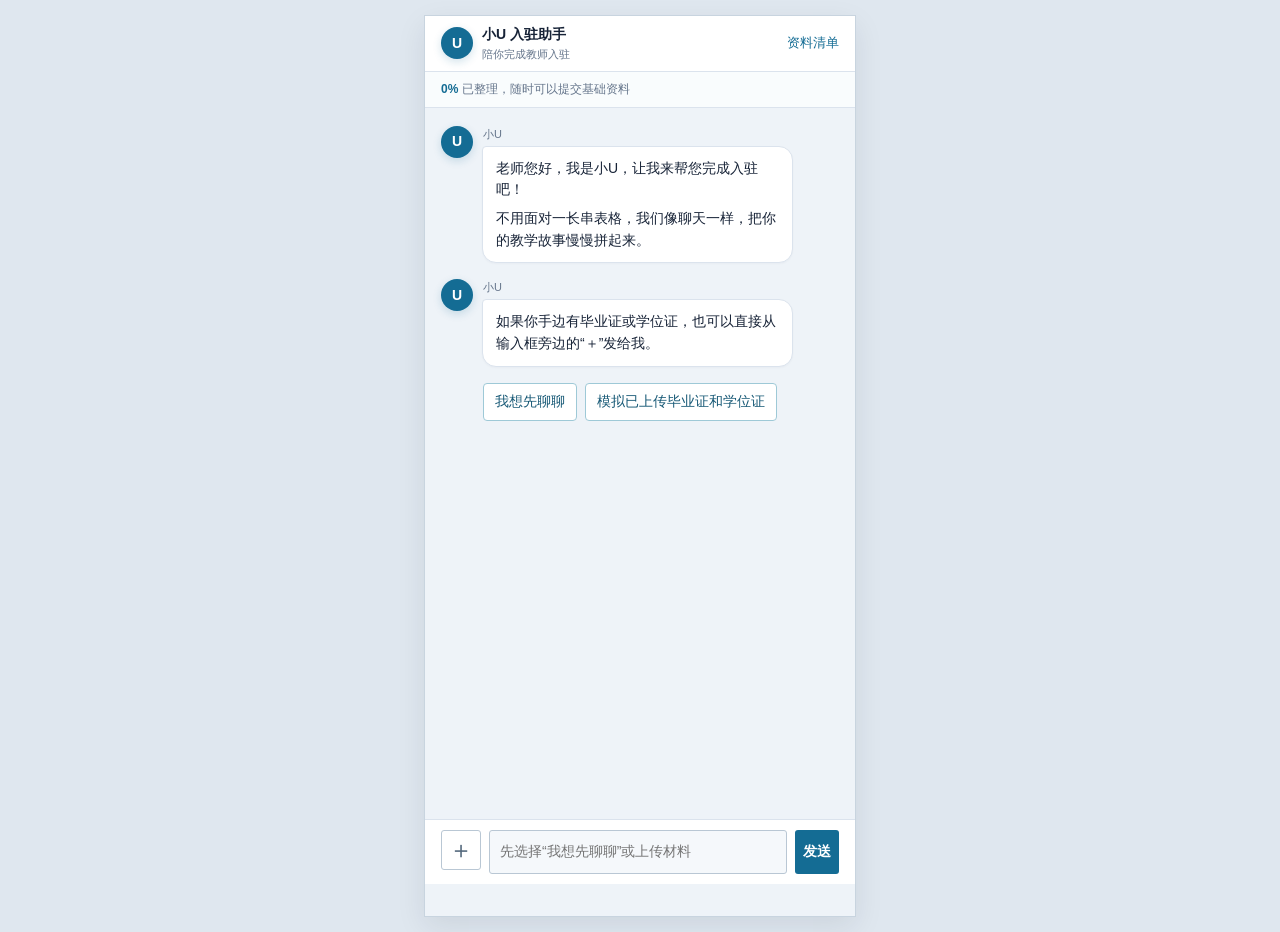
==== 教师入驻_AI问答引导预览.html @ 7d4483ec "feat: 发布教师入驻AI问答引导 v1.0" ====
<!doctype html>
<html lang="zh-CN">
<head>
  <meta charset="UTF-8">
  <meta name="viewport" content="width=device-width, initial-scale=1.0, viewport-fit=cover">
  <title>小U - 教师入驻引导</title>
  <style>
    :root { --ink:#172337; --muted:#65758b; --line:#dbe3ed; --paper:#fff; --page:#eef3f8; --soft:#f5f8fb; --accent:#146c94; --accent-soft:#e7f5f8; --warn:#a76212; }
    * { box-sizing:border-box; }
    body { margin:0; background:#dfe7ef; color:var(--ink); font:14px/1.55 -apple-system,BlinkMacSystemFont,"PingFang SC","Microsoft YaHei",sans-serif; }
    button,input,textarea { font:inherit; } button { cursor:pointer; }
    .phone { width:min(100%,430px); min-height:100vh; margin:0 auto; background:var(--page); position:relative; overflow:hidden; }
    .topbar { height:56px; padding:0 16px; background:var(--paper); display:flex; align-items:center; justify-content:space-between; border-bottom:1px solid var(--line); position:sticky; top:0; z-index:5; }
    .brand { display:flex; gap:9px; align-items:center; font-weight:700; }.brand small { display:block; color:var(--muted); font-size:11px; font-weight:400; }
    .u-avatar { width:32px; height:32px; border-radius:50%; display:grid; place-items:center; background:var(--accent); color:white; font-weight:800; box-shadow:0 3px 8px #146c9430; }
    .summary-trigger { border:0; background:none; color:var(--accent); font-size:13px; padding:8px 0; }
    .status { padding:8px 16px; background:#f9fcfd; color:var(--muted); border-bottom:1px solid var(--line); font-size:12px; }.status b { color:var(--accent); }
    .chat { padding:18px 16px 116px; min-height:calc(100vh - 92px); }
    .message { display:flex; gap:9px; margin:0 0 16px; align-items:flex-start; }.message.user { justify-content:flex-end; }.message.user .u-avatar { display:none; }
    .bubble { max-width:calc(100% - 46px); padding:11px 13px; background:var(--paper); border:1px solid var(--line); border-radius:4px 14px 14px 14px; box-shadow:0 1px 2px #17233708; }.user .bubble { background:var(--accent); border-color:var(--accent); color:#fff; border-radius:14px 4px 14px 14px; }
    .bubble p { margin:0 0 7px; }.bubble p:last-child { margin-bottom:0; }.hint { font-size:12px; color:var(--muted); }
    .assistant-name { font-size:11px; color:var(--muted); margin:0 0 3px 1px; }.message.user .assistant-name { display:none; }
    .choices { display:flex; flex-wrap:wrap; gap:8px; margin:0 0 17px 42px; }.choice { min-height:36px; border:1px solid #9ec9d7; background:#fff; color:#175976; padding:7px 11px; border-radius:4px; text-align:left; }.choice.selected { background:var(--accent); border-color:var(--accent); color:#fff; }.choice.primary { background:var(--accent); color:#fff; border-color:var(--accent); }
    .upload-card { margin:0 0 17px 42px; padding:12px; background:#fff; border:1px dashed #8cabb9; border-radius:4px; }.upload-card input { display:none; }.upload-label { display:flex; align-items:center; justify-content:space-between; color:#175976; font-weight:600; }.upload-label span:last-child { font-size:12px; font-weight:400; color:var(--muted); }.file-note { margin-top:7px; color:var(--muted); font-size:12px; }
    .inline-upload { display:flex; align-items:center; justify-content:space-between; gap:12px; margin-top:10px; padding:8px 9px; border:1px dashed #8cabb9; border-radius:3px; color:#175976; font-weight:600; font-size:13px; }.inline-upload input { display:none; }.inline-upload i { font-style:normal; color:var(--muted); font-size:12px; font-weight:400; }
    .quick-form { margin:0 0 17px 42px; padding:12px; background:white; border:1px solid var(--line); border-radius:4px; }.quick-form label { display:block; font-size:12px; font-weight:600; margin:0 0 6px; }.quick-form input,.quick-form textarea,.quick-form select { width:100%; padding:10px; border:1px solid #b9c7d4; border-radius:3px; outline:none; background:#fff; }.quick-form select { margin-bottom:10px; color:var(--ink); }.quick-form textarea { min-height:78px; resize:vertical; }.quick-form input:focus,.quick-form textarea:focus,.quick-form select:focus { border-color:var(--accent); }.quick-form .form-action { margin-top:8px; border:0; border-radius:3px; background:var(--accent); color:#fff; padding:8px 14px; }
    .classroom-card { margin:0 0 17px 42px; padding:12px; background:#fff; border:1px solid var(--line); border-radius:4px; }.classroom-card h3 { margin:0 0 10px; font-size:13px; }.classroom-card h3:not(:first-child) { margin-top:14px; }.classroom-card .choices { margin:0; }.classroom-card .choice { font-size:12px; min-height:32px; }.classroom-card .confirm { margin-top:14px; width:100%; min-height:38px; border:0; border-radius:3px; background:var(--accent); color:#fff; font-weight:600; }.classroom-card .confirm:disabled { background:#aab8c3; cursor:not-allowed; }
    .option-grid { margin:0 0 17px 42px; display:grid; grid-template-columns:repeat(2,minmax(0,1fr)); gap:8px; }.option-grid .choice { width:100%; }.option-grid.three { grid-template-columns:repeat(3,minmax(0,1fr)); }
    .doc-tags { margin:0 0 17px 42px; display:flex; gap:7px; flex-wrap:wrap; }.doc-tag { padding:5px 8px; border:1px solid #9ec9d7; background:#fff; color:#175976; border-radius:3px; font-size:12px; }
    .typing { display:none; margin:0 0 15px 42px; color:var(--muted); font-size:12px; }.typing.show { display:block; }
    .composer { position:fixed; bottom:0; left:50%; transform:translateX(-50%); width:min(100%,430px); padding:10px 16px calc(10px + env(safe-area-inset-bottom)); background:#fff; border-top:1px solid var(--line); display:flex; gap:8px; z-index:6; }.composer input { flex:1; min-width:0; border:1px solid #b9c7d4; border-radius:3px; padding:10px; outline:none; }.composer input:disabled { background:#f5f8fb; color:#8a9aac; }.composer button { flex:0 0 44px; border:0; border-radius:3px; background:var(--accent); color:#fff; font-weight:700; }.composer.hidden { display:none; }.attach { flex:0 0 40px; height:40px; border:1px solid #b9c7d4; border-radius:3px; display:grid; place-items:center; color:#52677b; font-size:24px; line-height:1; cursor:pointer; }.attach input { display:none; }
    .summary { position:fixed; z-index:10; inset:0; display:none; background:#17233755; }.summary.show { display:block; }.sheet { position:absolute; bottom:0; left:0; right:0; max-height:78vh; overflow:auto; background:#fff; border-radius:12px 12px 0 0; padding:18px 16px calc(18px + env(safe-area-inset-bottom)); }.sheet-head { display:flex; justify-content:space-between; align-items:center; margin-bottom:12px; }.sheet-head h2 { font-size:17px; margin:0; }.close { border:0; background:none; color:var(--muted); font-size:22px; }.summary-item { padding:11px 0; border-bottom:1px solid var(--line); display:flex; justify-content:space-between; gap:15px; }.summary-item span { color:var(--muted); }.summary-item b { text-align:right; font-weight:600; }.empty { color:var(--muted); font-size:13px; padding:20px 0; }
    .done { margin:24px 0 0; padding:18px; background:#fff; border:1px solid #9ec9d7; border-radius:5px; }.done h2 { margin:0 0 7px; font-size:18px; }.done p { margin:0; color:var(--muted); }.done button { margin-top:12px; border:0; background:var(--accent); color:white; border-radius:3px; padding:9px 12px; }
    @media (min-width:431px) { .phone { min-height:calc(100vh - 32px); margin:16px auto; box-shadow:0 0 0 1px #c8d4df,0 10px 28px #17233718; }.composer { bottom:16px; } }
  </style>
</head>
<body>
  <main class="phone">
    <header class="topbar"><div class="brand"><span class="u-avatar">U</span><div>小U 入驻助手<small>陪你完成教师入驻</small></div></div><button class="summary-trigger" id="openSummary">资料清单</button></header>
    <div class="status"><b id="progress">0%</b> 已整理，随时可以提交基础资料</div>
    <section class="chat" id="chat"></section>
    <form class="composer" id="composer"><label class="attach" title="上传毕业证或学位证"><input type="file" id="docs" multiple accept="image/*,.pdf,application/pdf"><span>＋</span></label><input id="reply" autocomplete="off" placeholder="先选择“我想先聊聊”或上传材料" disabled><button aria-label="发送" type="submit">发送</button></form>
  </main>
  <section class="summary" id="summary"><div class="sheet"><div class="sheet-head"><h2>小U 已整理的资料</h2><button class="close" id="closeSummary" aria-label="关闭">×</button></div><div id="summaryList"></div></div></section>
  <script>
    const state={name:'',phone:'',gender:'',age:'',teachingExp:'',teacherType:'',school:'',education:'',grades:[],subjects:[],methods:[],idCard:'',portrait:'',idFront:'',idBack:'',credentials:[],intro:'',focus:[],result:'',docs:[]};
    const chat=document.querySelector('#chat'), composer=document.querySelector('#composer'), reply=document.querySelector('#reply'); let currentValidator=null, conversationStarted=false;
    const avatar='<span class="u-avatar">U</span>', subjectAll=['语文','数学','英语','物理','化学','生物','历史','地理','政治','编程','美术','音乐','奥数','英语单词'];
    const questionMap={
      name:{label:'姓名',ask:'先让我认识一下你吧，学生们会怎么称呼你？',placeholder:'例如：王老师'},
      phone:{label:'手机号',ask:'方便留下一个手机号吗？审核进度和课堂提醒都从这里送达。',placeholder:'请输入 11 位手机号'},
      profile:{label:'个人情况',ask:'现在的你，更接近哪一种状态？我会据此调整后面的问题。'},
      school:{label:'院校',ask:'这段求学经历很重要。请输入学校关键词，小U 会帮你记录。',placeholder:'例如：北京师范大学'},
      teaching:{label:'教学方向',ask:'想象一下你最享受的课堂：你愿意陪伴哪个阶段的孩子？可多选。'},
      subjects:{label:'擅长科目',ask:'那么，你最想帮孩子在哪些领域找到突破口？可多选。'},
      methods:{label:'授课方式',ask:'理想的相遇方式是什么？可以多选。'},
      intro:{label:'个人简介',ask:'最后，帮学生和家长认识一个真实的你。你可以选一种表达方式，再微调成自己的语气。'}
    };
    function addAssistant(text){chat.insertAdjacentHTML('beforeend',`<div class="message"><div>${avatar}</div><div><div class="assistant-name">小U</div><div class="bubble">${text}</div></div></div>`);scrollBottom();}
    function addUser(text){chat.insertAdjacentHTML('beforeend',`<div class="message user"><div class="bubble">${text}</div></div>`);scrollBottom();}
    function addChoices(items,{multi=false,onDone}={}){const wrap=document.createElement('div');wrap.className=items.length>5?'option-grid three':'choices';const selected=[];items.forEach(item=>{const b=document.createElement('button');b.type='button';b.className='choice';b.textContent=item; b.onclick=()=>{if(multi){b.classList.toggle('selected');const i=selected.indexOf(item);i<0?selected.push(item):selected.splice(i,1);done.hidden=!selected.length;}else{wrap.querySelectorAll('button').forEach(x=>x.classList.remove('selected'));b.classList.add('selected');setTimeout(()=>{wrap.remove();onDone(item)},180);}};wrap.appendChild(b);});let done;if(multi){done=document.createElement('button');done.type='button';done.className='choice primary';done.textContent='就这些';done.hidden=true;done.onclick=()=>{wrap.remove();onDone(selected)};wrap.appendChild(done);}chat.appendChild(wrap);scrollBottom();}
    function askText(key,validate){addAssistant(`<p>${questionMap[key].ask}</p>`);composer.classList.remove('hidden');reply.placeholder=questionMap[key].placeholder;reply.dataset.key=key;currentValidator=validate||null;reply.focus();}
    function startChat(){if(conversationStarted)return;conversationStarted=true;state.phone='13800138000';reply.disabled=false;startConversation(state.teacherType?'classroom':state.name?'profile':'name');}
    function receiveCredentials(names){state.docs=[...state.docs,...names];state.credentials=[...state.credentials,...names];const hasDiploma=names.some(x=>x.includes('毕业证')),hasDegree=names.some(x=>x.includes('学位证'));addUser(`已发送 ${names.length} 份学历材料`);if(hasDiploma&&hasDegree){state.name='王晓';state.teacherType='毕业生';state.school='北京师范大学';state.education='硕士研究生';addAssistant(conversationStarted?'<p>王晓老师，资料已更新。</p>':'<p>王晓老师，认识你很高兴。</p><p>接下来，我们一起确认你的课堂名片吧。</p>');}else addAssistant('<p>收到这份材料了。我们再聊几句，补全你的教师资料吧。</p>');if(!conversationStarted)startChat();}
    function setupAttachment(){document.querySelector('#docs').onchange=e=>{const names=[...e.target.files].map(x=>x.name);if(!names.length)return;receiveCredentials(names);e.target.value='';};}
    function startConversation(next){if(next==='name')askText('name',v=>v.trim().length>0);if(next==='phoneAuth')askPhoneAuth();if(next==='profile')askProfile();if(next==='classroom')askClassroom();if(next==='intro')askIntro();}
    function askProfile(){addAssistant('<p>现在的你，更接近哪一种状态？也顺便告诉我你的学校和学历，我会据此调整后面的课堂问题。</p>');addChoices(['在校生','毕业生'],{onDone:v=>{state.teacherType=v;addUser(v);if(v==='在校生')state.subjects=['英语单词'];const schoolForm=document.createElement('div');schoolForm.className='quick-form';schoolForm.innerHTML=`<label>${v==='在校生'?'就读院校':'毕业院校'}</label><input placeholder="例如：北京师范大学"><label>学历</label><select><option value="">请选择学历</option><option>大专</option><option>本科</option><option>硕士研究生</option><option>博士研究生</option><option>其他</option></select><button type="button" class="form-action">确认学校和学历</button>`;const input=schoolForm.querySelector('input'),education=schoolForm.querySelector('select');schoolForm.querySelector('button').onclick=()=>{const school=input.value.trim(),degree=education.value;if(school.length<2){input.focus();return;}if(!degree){education.focus();return;}state.school=school;state.education=degree;addUser(`${school} · ${degree}`);schoolForm.remove();startConversation('classroom');};chat.appendChild(schoolForm);input.focus();scrollBottom();}});}
    function askClassroom(){addAssistant('<p>我们用一张课堂名片，把学段、科目和授课方式一次选好。之后小U 就能更准确地为你整理入驻资料。</p>');const card=document.createElement('div');card.className='classroom-card';const gradeTitle=state.teacherType==='在校生'?'当前在校老师的首个教学方向':'擅长年级';card.innerHTML=`<h3>${gradeTitle}</h3><div class="choices" data-part="grades"></div><h3>擅长科目</h3><div class="choices" data-part="subjects"></div><h3>授课方式</h3><div class="choices" data-part="methods"></div><button type="button" class="confirm" disabled>确认课堂名片</button>`;chat.appendChild(card);const grades=['小学','初一初二','初三','高一高二','高三'], methods=['线上','线下','上门'];const addOption=(box,label,selected,disabled,onToggle)=>{const b=document.createElement('button');b.type='button';b.className='choice'+(selected?' selected':'')+(disabled?' disabled':'');b.textContent=label;b.disabled=disabled;b.onclick=()=>{onToggle(label,b);refreshConfirm();};box.appendChild(b);};const gradeBox=card.querySelector('[data-part=grades]'),subjectBox=card.querySelector('[data-part=subjects]'),methodBox=card.querySelector('[data-part=methods]'),confirm=card.querySelector('.confirm');function renderSubjects(){subjectBox.innerHTML='';if(state.teacherType==='在校生'){state.subjects=['英语单词'];addOption(subjectBox,'英语单词',true,true,()=>{});return;}const primaryOnly=state.grades.length===1&&state.grades[0]==='小学';const options=primaryOnly?['语文','数学','英语']:subjectAll;state.subjects=state.subjects.filter(x=>options.includes(x));options.forEach(x=>addOption(subjectBox,x,state.subjects.includes(x),false,(val,button)=>{button.classList.toggle('selected');state.subjects=button.classList.contains('selected')?[...state.subjects,val]:state.subjects.filter(x=>x!==val);}));}if(state.teacherType==='在校生'){gradeBox.innerHTML='<span class="hint">在校老师将默认从英语单词开始建立第一份教学档案。</span>';}else grades.forEach(x=>addOption(gradeBox,x,false,false,(val,button)=>{button.classList.toggle('selected');state.grades=button.classList.contains('selected')?[...state.grades,val]:state.grades.filter(x=>x!==val);renderSubjects();}));methods.forEach(x=>addOption(methodBox,x,false,false,(val,button)=>{button.classList.toggle('selected');state.methods=button.classList.contains('selected')?[...state.methods,val]:state.methods.filter(x=>x!==val);}));function refreshConfirm(){const ready=(state.teacherType==='在校生'||state.grades.length)&&state.subjects.length&&state.methods.length;confirm.disabled=!ready;}renderSubjects();refreshConfirm();confirm.onclick=()=>{addUser(`课堂名片：${state.grades.join('、')||'英语单词'} / ${state.subjects.join('、')} / ${state.methods.join('、')}`);card.remove();offerSubmit();};scrollBottom();}
    function askTeaching(){addAssistant(`<p>${questionMap.teaching.ask}</p>`);const grades=state.teacherType==='在校生'?['小学','初一初二','初三','高一高二','高三']:['小学','初一初二','初三','高一高二','高三'];addChoices(grades,{multi:true,onDone:v=>{state.grades=v;addUser(v.join('、'));startConversation('subjects')}});}
    function askSubjects(){let list=subjectAll,tip='';if(state.teacherType==='在校生'){list=['英语单词'];tip='在校老师的首个服务方向是英语单词，我已先为你选好。';}else if(state.grades.length===1&&state.grades[0]==='小学'){list=['语文','数学','英语'];tip='小学阶段先聚焦语文、数学、英语，让选择更贴近学生需要。';}addAssistant(`<p>${questionMap.subjects.ask}</p>${tip?`<p class="hint">${tip}</p>`:''}`);if(state.teacherType==='在校生'){state.subjects=['英语单词'];addUser('英语单词');startConversation('methods');}else addChoices(list,{multi:true,onDone:v=>{state.subjects=v;addUser(v.join('、'));startConversation('methods')}});}
    function askMethods(){addAssistant(`<p>${questionMap.methods.ask}</p>`);addChoices(['线上','线下','上门'],{multi:true,onDone:v=>{state.methods=v;addUser(v.join('、'));startConversation('intro')}});}
    function askIntro(){addAssistant(`<p>${questionMap.intro.ask}</p>`);addChoices(['认真负责型','方法引导型','陪伴鼓励型','目标规划型'],{onDone:v=>{state.intro={ '认真负责型':'我是一名认真负责、耐心细致的老师，重视与学生及家长保持充分沟通，会先了解孩子的学习基础和习惯，再制定阶段性目标。','方法引导型':'我擅长梳理知识结构和学习方法，将抽象知识拆解为易理解、可练习的步骤，帮助学生形成自主复盘能力。','陪伴鼓励型':'我愿意倾听学生的困惑，用稳定的课堂节奏、清晰的反馈和持续陪练，陪伴孩子从愿意尝试开始建立信心。','目标规划型':'我会根据学生的学习目标制定个性化计划，在不同阶段侧重基础、方法、真题与时间管理。'}[v];addUser(v);askResultOptional();}});}
    function offerSubmit(){updateProgress();addAssistant('<p>基础必填资料已经整理好了。你可以先提交以上资料，后续再慢慢补充证件、教学成果和更多信息。</p>');addChoices(['先提交以上资料','继续填写'],{onDone:v=>{addUser(v);if(v==='继续填写')askIntro();else finish();}});}
    function askResultOptional(){addAssistant('<p>个人简介已经收好。还想补充一段教学成果吗？</p>');addChoices(['填写教学成果','先不填了'],{onDone:v=>{addUser(v);if(v==='填写教学成果')askResult();else finish();}});}
    function askResult(){addAssistant('<p>太好了。用一句你最骄傲的改变，讲讲一位学生的进步吧。</p>');composer.classList.remove('hidden');reply.placeholder='例如：帮助基础薄弱的学生从 60 分提升至 85 分';reply.dataset.key='result';currentValidator=null;reply.focus();}
    function finish(){composer.classList.add('hidden');addAssistant(`<p>很好，${state.name||'老师'}。我已经把你的入驻基础资料整理好了。</p><p class="hint">证件、教学成果和更多资料可在提交后随时回来补充。</p>`);const done=document.createElement('div');done.className='done';done.innerHTML='<h2>基础资料已就绪</h2><p>点击查看资料清单，确认后即可提交入驻申请。</p><button type="button" id="finishSummary">查看资料清单</button>';chat.appendChild(done);document.querySelector('#finishSummary').onclick=openSummary;updateProgress();scrollBottom();}
    document.querySelector('#composer').onsubmit=e=>{e.preventDefault();const value=reply.value.trim(),key=reply.dataset.key;if(!value)return;if(!currentValidator||currentValidator(value)){if(key==='name'||key==='phone'||key==='school'||key==='result')state[key]=value;addUser(value);reply.value='';composer.classList.add('hidden');currentValidator=null;if(key==='name')startConversation('profile');else if(key==='result')finish();}else addAssistant('我想再确认一下这条信息。');};
    function updateProgress(){const required=['name','phone','teacherType','school','education','grades','subjects','methods','intro'];const done=required.filter(k=>Array.isArray(state[k])?state[k].length:state[k]).length;document.querySelector('#progress').textContent=Math.round(done/required.length*100)+'%';}
    function openSummary(){const list=document.querySelector('#summaryList');const items=[['姓名',state.name],['手机号',state.phone],['老师类型',state.teacherType],['院校',state.school],['学历',state.education],['擅长年级',state.grades.join('、')],['擅长科目',state.subjects.join('、')],['授课方式',state.methods.join('、')],['身份证号',state.idCard||'待上传身份证正面识别'],['学历证明',state.credentials.length?state.credentials.join('、'):'可后续补充'],['个人简介',state.intro],['教学成果',state.result||'可后续补充']];list.innerHTML=items.map(([k,v])=>`<div class="summary-item"><span>${k}</span><b>${v||'待补充'}</b></div>`).join('');document.querySelector('#summary').classList.add('show');}
    function scrollBottom(){requestAnimationFrame(()=>window.scrollTo({top:document.body.scrollHeight,behavior:'smooth'}));}
    document.querySelector('#openSummary').onclick=openSummary;document.querySelector('#closeSummary').onclick=()=>document.querySelector('#summary').classList.remove('show');
    addAssistant('<p>老师您好，我是小U，让我来帮您完成入驻吧！</p><p>不用面对一长串表格，我们像聊天一样，把你的教学故事慢慢拼起来。</p>');addAssistant('<p>如果你手边有毕业证或学位证，也可以直接从输入框旁边的“＋”发给我。</p>');setupAttachment();addChoices(['我想先聊聊','模拟已上传毕业证和学位证'],{onDone:v=>{if(v==='我想先聊聊'){addUser(v);startChat();}else receiveCredentials(['毕业证.jpg','学位证.jpg']);}});
  </script>
</body>
</html>
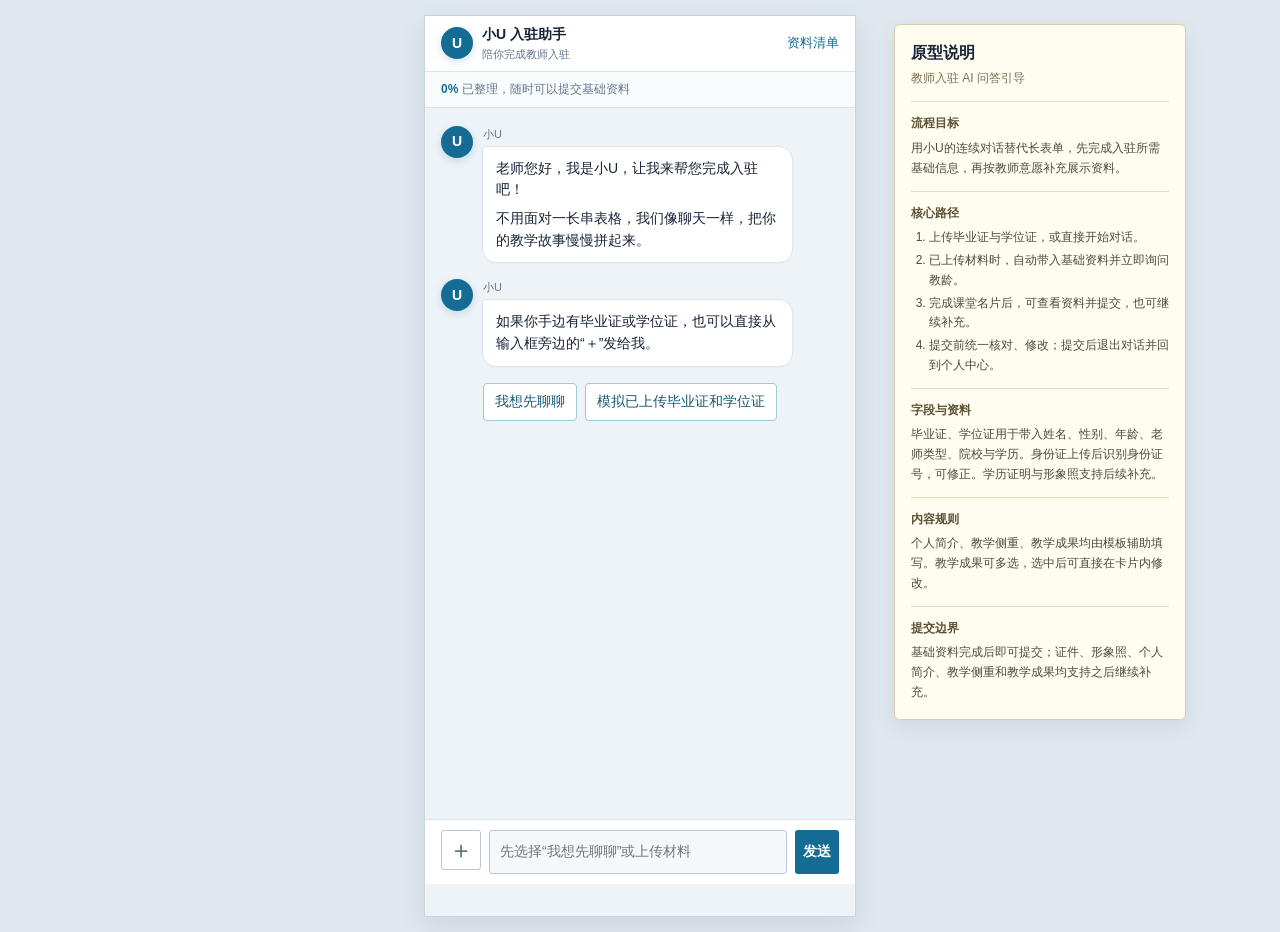
==== commit 70b53b02: "feat: refine teacher onboarding AI prototype" ====
--- a/教师入驻_AI问答引导预览.html
+++ b/教师入驻_AI问答引导预览.html
@@ -10,6 +10,7 @@
     body { margin:0; background:#dfe7ef; color:var(--ink); font:14px/1.55 -apple-system,BlinkMacSystemFont,"PingFang SC","Microsoft YaHei",sans-serif; }
     button,input,textarea { font:inherit; } button { cursor:pointer; }
     .phone { width:min(100%,430px); min-height:100vh; margin:0 auto; background:var(--page); position:relative; overflow:hidden; }
+    .prototype-notes { position:fixed; top:24px; left:calc(50% + 254px); width:292px; max-height:calc(100vh - 48px); overflow:auto; padding:16px; border:1px solid #d8cfa4; border-radius:6px; background:#fffdf0; color:#4b4a3c; box-shadow:0 8px 22px #17233712; }.prototype-notes h2 { margin:0; color:var(--ink); font-size:16px; }.prototype-notes > p { margin:3px 0 14px; color:#7a7255; font-size:12px; }.note-block { padding-top:12px; border-top:1px solid #e8dfbd; }.note-block + .note-block { margin-top:12px; }.note-block h3 { margin:0 0 6px; color:#5b5134; font-size:12px; }.note-block p,.note-block ol { margin:0; font-size:12px; line-height:1.65; }.note-block ol { padding-left:18px; }.note-block li + li { margin-top:3px; }
     .topbar { height:56px; padding:0 16px; background:var(--paper); display:flex; align-items:center; justify-content:space-between; border-bottom:1px solid var(--line); position:sticky; top:0; z-index:5; }
     .brand { display:flex; gap:9px; align-items:center; font-weight:700; }.brand small { display:block; color:var(--muted); font-size:11px; font-weight:400; }
     .u-avatar { width:32px; height:32px; border-radius:50%; display:grid; place-items:center; background:var(--accent); color:white; font-weight:800; box-shadow:0 3px 8px #146c9430; }
@@ -20,7 +21,7 @@
     .bubble { max-width:calc(100% - 46px); padding:11px 13px; background:var(--paper); border:1px solid var(--line); border-radius:4px 14px 14px 14px; box-shadow:0 1px 2px #17233708; }.user .bubble { background:var(--accent); border-color:var(--accent); color:#fff; border-radius:14px 4px 14px 14px; }
     .bubble p { margin:0 0 7px; }.bubble p:last-child { margin-bottom:0; }.hint { font-size:12px; color:var(--muted); }
     .assistant-name { font-size:11px; color:var(--muted); margin:0 0 3px 1px; }.message.user .assistant-name { display:none; }
-    .choices { display:flex; flex-wrap:wrap; gap:8px; margin:0 0 17px 42px; }.choice { min-height:36px; border:1px solid #9ec9d7; background:#fff; color:#175976; padding:7px 11px; border-radius:4px; text-align:left; }.choice.selected { background:var(--accent); border-color:var(--accent); color:#fff; }.choice.primary { background:var(--accent); color:#fff; border-color:var(--accent); }
+    .choices { display:flex; flex-wrap:wrap; gap:8px; margin:0 0 17px 42px; }.choice { min-height:36px; border:1px solid #9ec9d7; background:#fff; color:#175976; padding:7px 11px; border-radius:4px; text-align:left; }.choice.selected { background:var(--accent); border-color:var(--accent); color:#fff; }.choice.primary { background:var(--accent); color:#fff; border-color:var(--accent); }.chat-template-list { display:grid; gap:8px; margin:0 0 17px 42px; }.chat-template { position:relative; width:100%; padding:11px 38px 11px 12px; border:1px dashed #9eb0c0; border-radius:4px; background:#fff; color:var(--ink); text-align:left; }.chat-template b { display:block; margin-bottom:5px; font-size:13px; }.chat-template span { display:block; color:#52677b; font-size:12px; line-height:1.6; }.chat-template i { position:absolute; top:11px; right:11px; color:#175976; font-style:normal; font-size:12px; }.chat-template.selected { border-style:solid; border-color:var(--accent); background:var(--accent-soft); }.chat-template.selected i { color:var(--accent); }
     .upload-card { margin:0 0 17px 42px; padding:12px; background:#fff; border:1px dashed #8cabb9; border-radius:4px; }.upload-card input { display:none; }.upload-label { display:flex; align-items:center; justify-content:space-between; color:#175976; font-weight:600; }.upload-label span:last-child { font-size:12px; font-weight:400; color:var(--muted); }.file-note { margin-top:7px; color:var(--muted); font-size:12px; }
     .inline-upload { display:flex; align-items:center; justify-content:space-between; gap:12px; margin-top:10px; padding:8px 9px; border:1px dashed #8cabb9; border-radius:3px; color:#175976; font-weight:600; font-size:13px; }.inline-upload input { display:none; }.inline-upload i { font-style:normal; color:var(--muted); font-size:12px; font-weight:400; }
     .quick-form { margin:0 0 17px 42px; padding:12px; background:white; border:1px solid var(--line); border-radius:4px; }.quick-form label { display:block; font-size:12px; font-weight:600; margin:0 0 6px; }.quick-form input,.quick-form textarea,.quick-form select { width:100%; padding:10px; border:1px solid #b9c7d4; border-radius:3px; outline:none; background:#fff; }.quick-form select { margin-bottom:10px; color:var(--ink); }.quick-form textarea { min-height:78px; resize:vertical; }.quick-form input:focus,.quick-form textarea:focus,.quick-form select:focus { border-color:var(--accent); }.quick-form .form-action { margin-top:8px; border:0; border-radius:3px; background:var(--accent); color:#fff; padding:8px 14px; }
@@ -29,9 +30,11 @@
     .doc-tags { margin:0 0 17px 42px; display:flex; gap:7px; flex-wrap:wrap; }.doc-tag { padding:5px 8px; border:1px solid #9ec9d7; background:#fff; color:#175976; border-radius:3px; font-size:12px; }
     .typing { display:none; margin:0 0 15px 42px; color:var(--muted); font-size:12px; }.typing.show { display:block; }
     .composer { position:fixed; bottom:0; left:50%; transform:translateX(-50%); width:min(100%,430px); padding:10px 16px calc(10px + env(safe-area-inset-bottom)); background:#fff; border-top:1px solid var(--line); display:flex; gap:8px; z-index:6; }.composer input { flex:1; min-width:0; border:1px solid #b9c7d4; border-radius:3px; padding:10px; outline:none; }.composer input:disabled { background:#f5f8fb; color:#8a9aac; }.composer button { flex:0 0 44px; border:0; border-radius:3px; background:var(--accent); color:#fff; font-weight:700; }.composer.hidden { display:none; }.attach { flex:0 0 40px; height:40px; border:1px solid #b9c7d4; border-radius:3px; display:grid; place-items:center; color:#52677b; font-size:24px; line-height:1; cursor:pointer; }.attach input { display:none; }
-    .summary { position:fixed; z-index:10; inset:0; display:none; background:#17233755; }.summary.show { display:block; }.sheet { position:absolute; bottom:0; left:0; right:0; max-height:78vh; overflow:auto; background:#fff; border-radius:12px 12px 0 0; padding:18px 16px calc(18px + env(safe-area-inset-bottom)); }.sheet-head { display:flex; justify-content:space-between; align-items:center; margin-bottom:12px; }.sheet-head h2 { font-size:17px; margin:0; }.close { border:0; background:none; color:var(--muted); font-size:22px; }.summary-item { padding:11px 0; border-bottom:1px solid var(--line); display:flex; justify-content:space-between; gap:15px; }.summary-item span { color:var(--muted); }.summary-item b { text-align:right; font-weight:600; }.empty { color:var(--muted); font-size:13px; padding:20px 0; }
+    .summary { position:fixed; z-index:10; inset:0; display:none; background:#17233755; }.summary.show { display:block; }.sheet { position:absolute; bottom:0; left:50%; width:min(100%,430px); max-height:88vh; overflow:auto; transform:translateX(-50%); background:#fff; border-radius:12px 12px 0 0; padding:18px 16px calc(18px + env(safe-area-inset-bottom)); }.sheet-head { display:flex; justify-content:space-between; align-items:center; margin-bottom:5px; }.sheet-head h2 { font-size:17px; margin:0; }.sheet-note { margin:0 0 16px; color:var(--muted); font-size:12px; }.close { border:0; background:none; color:var(--muted); font-size:22px; }.review-form { display:grid; gap:13px; }.review-group { padding-top:13px; border-top:1px solid var(--line); }.review-group:first-child { padding-top:0; border-top:0; }.review-group h3 { margin:0 0 10px; font-size:14px; }.review-grid { display:grid; grid-template-columns:1fr; gap:10px; }.review-field { min-width:0; }.review-field.full { grid-column:auto; }.review-field label { display:block; margin:0 0 5px; color:var(--muted); font-size:12px; }.review-field input,.review-field select,.review-field textarea { width:100%; border:1px solid #b9c7d4; border-radius:3px; padding:10px; color:var(--ink); background:#fff; outline:none; }.review-field textarea { min-height:88px; resize:vertical; }.review-field input:focus,.review-field select:focus,.review-field textarea:focus { border-color:var(--accent); }.document-upload { padding:11px; border:1px solid var(--line); border-radius:4px; background:var(--soft); }.document-upload + .document-upload { margin-top:8px; }.document-upload-title { display:flex; align-items:center; justify-content:space-between; gap:8px; margin-bottom:9px; font-size:12px; color:var(--muted); }.document-upload-title strong { color:var(--ink); font-size:13px; }.upload-photo { min-height:104px; display:flex; align-items:center; justify-content:center; overflow:hidden; border:1px dashed #8cabb9; border-radius:3px; background:#fff; color:#175976; cursor:pointer; text-align:center; }.upload-photo input { display:none; }.upload-photo .upload-empty { display:grid; gap:3px; justify-items:center; padding:12px; }.upload-photo .upload-plus { width:24px; height:24px; display:grid; place-items:center; border:1px solid #9ec9d7; border-radius:50%; font-size:20px; font-weight:300; line-height:1; }.upload-photo small { color:var(--muted); font-size:11px; }.upload-photo img { width:100%; height:104px; object-fit:cover; display:block; }.id-upload-grid { display:grid; grid-template-columns:1fr 1fr; gap:8px; }.id-upload-grid .upload-photo { min-height:82px; }.id-upload-grid .upload-photo img { height:82px; }.id-upload-grid .upload-empty { font-size:12px; }.recognized-id { margin-top:8px; }.recognized-id span { display:block; margin-bottom:5px; color:var(--muted); font-size:12px; }.recognized-id input { width:100%; }.upload-status { color:#175976; font-size:11px; }.template-list { display:grid; gap:7px; margin:0 0 8px; }.template-option { display:flex; align-items:center; justify-content:space-between; min-height:40px; width:100%; padding:8px 10px; border:1px dashed #b9c7d4; border-radius:3px; background:#fff; color:var(--ink); text-align:left; }.template-option span:last-child { color:var(--muted); font-size:12px; }.template-option.selected { border-style:solid; border-color:var(--ink); background:#f8fafc; }.template-option.selected span:last-child { color:var(--ink); }.focus-list { display:flex; flex-wrap:wrap; gap:7px; margin:0 0 8px; }.template-chip { min-height:32px; padding:5px 9px; border:1px solid #b9c7d4; border-radius:3px; background:#fff; color:#52677b; font-size:12px; }.template-chip.selected { border-color:var(--ink); background:var(--ink); color:#fff; }.review-actions { position:sticky; bottom:0; display:flex; gap:9px; margin:0 -16px -18px; padding:10px 16px calc(10px + env(safe-area-inset-bottom)); background:#fff; border-top:1px solid var(--line); }.review-actions button { min-height:42px; border-radius:3px; padding:0 14px; font-weight:600; }.review-save { flex:1; border:1px solid #9ec9d7; background:#fff; color:#175976; }.review-submit { flex:1.4; border:0; background:var(--accent); color:#fff; }.submission-note { margin:13px 0 0; padding:10px; border:1px solid #9ec9d7; border-radius:3px; background:var(--accent-soft); color:#175976; font-size:13px; }.personal-center { position:absolute; z-index:20; inset:0; display:none; background:var(--page); }.personal-center.show { display:block; }.center-top { height:56px; padding:0 16px; display:flex; align-items:center; background:#fff; border-bottom:1px solid var(--line); font-weight:700; font-size:17px; }.center-body { padding:18px 16px; }.center-profile { display:flex; align-items:center; gap:12px; padding:15px; background:#fff; border:1px solid var(--line); border-radius:5px; }.center-avatar { width:46px; height:46px; display:grid; place-items:center; border-radius:50%; background:var(--accent-soft); color:var(--accent); font-size:18px; font-weight:700; }.center-profile b { display:block; }.center-profile span { display:block; margin-top:2px; color:var(--muted); font-size:12px; }.application-status { margin-top:14px; padding:15px; background:#fff; border:1px solid var(--line); border-radius:5px; }.application-status strong { display:block; margin-bottom:4px; }.application-status p { margin:0; color:var(--muted); font-size:13px; }.status-chip { display:inline-block; margin-bottom:8px; padding:3px 7px; background:var(--accent-soft); color:#175976; border-radius:3px; font-size:12px; }.return-note { margin:22px 0 0; text-align:center; color:var(--muted); font-size:12px; }
+    .achievement-list { display:grid; gap:9px; }.achievement-card { position:relative; width:100%; min-height:104px; padding:14px 48px 14px 13px; border:1px solid var(--line); border-radius:5px; background:#fff; color:var(--ink); text-align:left; }.achievement-card small,.achievement-card strong,.achievement-card b { display:block; }.achievement-card small { color:var(--muted); font-size:12px; }.achievement-card strong { margin-top:5px; font-size:14px; }.achievement-card b { margin-top:2px; color:#075fe4; font-size:14px; }.achievement-card .achievement-select { width:22px; height:22px; border:2px solid #9ec9d7; border-radius:50%; display:grid; place-items:center; color:transparent; font-weight:700; }.achievement-card-toggle { position:absolute; right:13px; top:50%; width:26px; height:26px; transform:translateY(-50%); padding:0; border:0; background:transparent; }.achievement-card.selected { border-color:#146c94; background:#f7fcfd; }.achievement-card.selected .achievement-select { border-color:#146c94; background:#146c94; color:#fff; }.achievement-card.selected .achievement-select::after { content:'✓'; }.achievement-card.selected { padding-right:13px; }.achievement-card.selected .achievement-card-toggle { top:14px; transform:none; }.achievement-card-edit { display:grid; gap:7px; margin-top:9px; }.achievement-card-edit label { color:var(--muted); font-size:11px; }.achievement-card-edit input { width:100%; margin-top:3px; border:1px solid #b9c7d4; border-radius:3px; padding:8px; background:#fff; color:var(--ink); }.achievement-confirm { width:100%; min-height:38px; margin-top:10px; border:0; border-radius:3px; background:var(--accent); color:#fff; font-weight:600; }.achievement-confirm:disabled { background:#aab8c3; cursor:not-allowed; }
     .done { margin:24px 0 0; padding:18px; background:#fff; border:1px solid #9ec9d7; border-radius:5px; }.done h2 { margin:0 0 7px; font-size:18px; }.done p { margin:0; color:var(--muted); }.done button { margin-top:12px; border:0; background:var(--accent); color:white; border-radius:3px; padding:9px 12px; }
     @media (min-width:431px) { .phone { min-height:calc(100vh - 32px); margin:16px auto; box-shadow:0 0 0 1px #c8d4df,0 10px 28px #17233718; }.composer { bottom:16px; } }
+    @media (max-width:1040px) { .prototype-notes { display:none; } }
   </style>
 </head>
 <body>
@@ -40,16 +43,27 @@
     <div class="status"><b id="progress">0%</b> 已整理，随时可以提交基础资料</div>
     <section class="chat" id="chat"></section>
     <form class="composer" id="composer"><label class="attach" title="上传毕业证或学位证"><input type="file" id="docs" multiple accept="image/*,.pdf,application/pdf"><span>＋</span></label><input id="reply" autocomplete="off" placeholder="先选择“我想先聊聊”或上传材料" disabled><button aria-label="发送" type="submit">发送</button></form>
+    <section class="personal-center" id="personalCenter"><header class="center-top">个人中心</header><div class="center-body"><div class="center-profile"><div class="center-avatar" id="centerInitial">王</div><div><b id="centerName">王晓老师</b><span>优坐标教师入驻</span></div></div><div class="application-status"><span class="status-chip">审核中</span><strong>教师入驻申请</strong><p>小U 已收到你的资料，审核结果将通过已授权手机号通知。</p></div><p class="return-note">已退出小U入驻对话</p></div></section>
   </main>
-  <section class="summary" id="summary"><div class="sheet"><div class="sheet-head"><h2>小U 已整理的资料</h2><button class="close" id="closeSummary" aria-label="关闭">×</button></div><div id="summaryList"></div></div></section>
+  <aside class="prototype-notes" aria-label="原型说明">
+    <h2>原型说明</h2>
+    <p>教师入驻 AI 问答引导</p>
+    <section class="note-block"><h3>流程目标</h3><p>用小U的连续对话替代长表单，先完成入驻所需基础信息，再按教师意愿补充展示资料。</p></section>
+    <section class="note-block"><h3>核心路径</h3><ol><li>上传毕业证与学位证，或直接开始对话。</li><li>已上传材料时，自动带入基础资料并立即询问教龄。</li><li>完成课堂名片后，可查看资料并提交，也可继续补充。</li><li>提交前统一核对、修改；提交后退出对话并回到个人中心。</li></ol></section>
+    <section class="note-block"><h3>字段与资料</h3><p>毕业证、学位证用于带入姓名、性别、年龄、老师类型、院校与学历。身份证上传后识别身份证号，可修正。学历证明与形象照支持后续补充。</p></section>
+    <section class="note-block"><h3>内容规则</h3><p>个人简介、教学侧重、教学成果均由模板辅助填写。教学成果可多选，选中后可直接在卡片内修改。</p></section>
+    <section class="note-block"><h3>提交边界</h3><p>基础资料完成后即可提交；证件、形象照、个人简介、教学侧重和教学成果均支持之后继续补充。</p></section>
+  </aside>
+  <section class="summary" id="summary"><div class="sheet"><div class="sheet-head"><h2>查看资料并提交</h2><button class="close" id="closeSummary" aria-label="关闭">×</button></div><p class="sheet-note">可核对、修改或补充资料，确认无误后直接提交。</p><div id="summaryList"></div></div></section>
   <script>
-    const state={name:'',phone:'',gender:'',age:'',teachingExp:'',teacherType:'',school:'',education:'',grades:[],subjects:[],methods:[],idCard:'',portrait:'',idFront:'',idBack:'',credentials:[],intro:'',focus:[],result:'',docs:[]};
-    const chat=document.querySelector('#chat'), composer=document.querySelector('#composer'), reply=document.querySelector('#reply'); let currentValidator=null, conversationStarted=false;
+    const state={name:'',phone:'',gender:'',age:'',teachingExp:'',teacherType:'',school:'',education:'',grades:[],subjects:[],methods:[],idCard:'',portrait:'',portraitPreview:'',idFront:'',idBack:'',idFrontPreview:'',idBackPreview:'',credentials:[],credentialPreviews:{},intro:'',focus:[],results:[],resultEdits:{},docs:[]};
+    const chat=document.querySelector('#chat'), composer=document.querySelector('#composer'), reply=document.querySelector('#reply'); let currentValidator=null, conversationStarted=false,reviewResumePending=false;
     const avatar='<span class="u-avatar">U</span>', subjectAll=['语文','数学','英语','物理','化学','生物','历史','地理','政治','编程','美术','音乐','奥数','英语单词'];
     const questionMap={
       name:{label:'姓名',ask:'先让我认识一下你吧，学生们会怎么称呼你？',placeholder:'例如：王老师'},
       phone:{label:'手机号',ask:'方便留下一个手机号吗？审核进度和课堂提醒都从这里送达。',placeholder:'请输入 11 位手机号'},
       profile:{label:'个人情况',ask:'现在的你，更接近哪一种状态？我会据此调整后面的问题。'},
+      teachingExp:{label:'教龄',ask:'在课堂上陪伴孩子多久了？填写你的教龄就好。',placeholder:'例如：3'},
       school:{label:'院校',ask:'这段求学经历很重要。请输入学校关键词，小U 会帮你记录。',placeholder:'例如：北京师范大学'},
       teaching:{label:'教学方向',ask:'想象一下你最享受的课堂：你愿意陪伴哪个阶段的孩子？可多选。'},
       subjects:{label:'擅长科目',ask:'那么，你最想帮孩子在哪些领域找到突破口？可多选。'},
@@ -59,26 +73,50 @@
     function addAssistant(text){chat.insertAdjacentHTML('beforeend',`<div class="message"><div>${avatar}</div><div><div class="assistant-name">小U</div><div class="bubble">${text}</div></div></div>`);scrollBottom();}
     function addUser(text){chat.insertAdjacentHTML('beforeend',`<div class="message user"><div class="bubble">${text}</div></div>`);scrollBottom();}
     function addChoices(items,{multi=false,onDone}={}){const wrap=document.createElement('div');wrap.className=items.length>5?'option-grid three':'choices';const selected=[];items.forEach(item=>{const b=document.createElement('button');b.type='button';b.className='choice';b.textContent=item; b.onclick=()=>{if(multi){b.classList.toggle('selected');const i=selected.indexOf(item);i<0?selected.push(item):selected.splice(i,1);done.hidden=!selected.length;}else{wrap.querySelectorAll('button').forEach(x=>x.classList.remove('selected'));b.classList.add('selected');setTimeout(()=>{wrap.remove();onDone(item)},180);}};wrap.appendChild(b);});let done;if(multi){done=document.createElement('button');done.type='button';done.className='choice primary';done.textContent='就这些';done.hidden=true;done.onclick=()=>{wrap.remove();onDone(selected)};wrap.appendChild(done);}chat.appendChild(wrap);scrollBottom();}
-    function askText(key,validate){addAssistant(`<p>${questionMap[key].ask}</p>`);composer.classList.remove('hidden');reply.placeholder=questionMap[key].placeholder;reply.dataset.key=key;currentValidator=validate||null;reply.focus();}
-    function startChat(){if(conversationStarted)return;conversationStarted=true;state.phone='13800138000';reply.disabled=false;startConversation(state.teacherType?'classroom':state.name?'profile':'name');}
-    function receiveCredentials(names){state.docs=[...state.docs,...names];state.credentials=[...state.credentials,...names];const hasDiploma=names.some(x=>x.includes('毕业证')),hasDegree=names.some(x=>x.includes('学位证'));addUser(`已发送 ${names.length} 份学历材料`);if(hasDiploma&&hasDegree){state.name='王晓';state.teacherType='毕业生';state.school='北京师范大学';state.education='硕士研究生';addAssistant(conversationStarted?'<p>王晓老师，资料已更新。</p>':'<p>王晓老师，认识你很高兴。</p><p>接下来，我们一起确认你的课堂名片吧。</p>');}else addAssistant('<p>收到这份材料了。我们再聊几句，补全你的教师资料吧。</p>');if(!conversationStarted)startChat();}
+    function addTemplateChoices(templates,onDone){const wrap=document.createElement('div');wrap.className='chat-template-list';templates.forEach(([title,content])=>{const button=document.createElement('button');button.type='button';button.className='chat-template';button.innerHTML=`<b>${escapeHtml(title)}</b><span>${escapeHtml(content)}</span><i>选择</i>`;button.onclick=()=>{wrap.querySelectorAll('button').forEach(x=>x.classList.remove('selected'));button.classList.add('selected');setTimeout(()=>{wrap.remove();onDone(title,content)},180);};wrap.appendChild(button);});chat.appendChild(wrap);scrollBottom();}
+    function askText(key,validate,showQuestion=true){if(showQuestion)addAssistant(`<p>${questionMap[key].ask}</p>`);composer.classList.remove('hidden');reply.placeholder=questionMap[key].placeholder;reply.dataset.key=key;currentValidator=validate||null;reply.focus();}
+    function startChat(skipTeachingPrompt=false){if(conversationStarted)return;conversationStarted=true;state.phone='13800138000';reply.disabled=false;if(state.teacherType&&!state.teachingExp&&skipTeachingPrompt)askText('teachingExp',v=>/^\d{1,2}$/.test(v.trim()),false);else startConversation(state.teacherType?(state.teachingExp?'classroom':'teachingExp'):state.name?'profile':'name');}
+    function receiveCredentials(names){state.docs=[...state.docs,...names];state.credentials=[...state.credentials,...names];const hasDiploma=names.some(x=>x.includes('毕业证')),hasDegree=names.some(x=>x.includes('学位证')),hasIdCard=names.some(x=>x.includes('身份证')),needsTeachingExp=hasDiploma&&hasDegree&&!state.teachingExp;if(hasIdCard)state.idCard='110101199701011234';addUser(`已发送 ${names.length} 份材料`);if(hasDiploma&&hasDegree){state.name='王晓';state.gender='男';state.age='29';state.teacherType='毕业生';state.school='北京师范大学';state.education='硕士研究生';addAssistant(conversationStarted?'<p>王晓老师，资料已更新。在课堂上陪伴孩子多久了？填写你的教龄就好。</p>':'<p>王晓老师，认识你很高兴。在课堂上陪伴孩子多久了？填写你的教龄就好。</p>');}else addAssistant(hasIdCard?'<p>身份证号已识别并带入，我们再聊几句，补全你的教师资料吧。</p>':'<p>收到这份材料了。我们再聊几句，补全你的教师资料吧。</p>');if(!conversationStarted)startChat(needsTeachingExp);else if(needsTeachingExp)askText('teachingExp',v=>/^\d{1,2}$/.test(v.trim()),false);}
     function setupAttachment(){document.querySelector('#docs').onchange=e=>{const names=[...e.target.files].map(x=>x.name);if(!names.length)return;receiveCredentials(names);e.target.value='';};}
-    function startConversation(next){if(next==='name')askText('name',v=>v.trim().length>0);if(next==='phoneAuth')askPhoneAuth();if(next==='profile')askProfile();if(next==='classroom')askClassroom();if(next==='intro')askIntro();}
-    function askProfile(){addAssistant('<p>现在的你，更接近哪一种状态？也顺便告诉我你的学校和学历，我会据此调整后面的课堂问题。</p>');addChoices(['在校生','毕业生'],{onDone:v=>{state.teacherType=v;addUser(v);if(v==='在校生')state.subjects=['英语单词'];const schoolForm=document.createElement('div');schoolForm.className='quick-form';schoolForm.innerHTML=`<label>${v==='在校生'?'就读院校':'毕业院校'}</label><input placeholder="例如：北京师范大学"><label>学历</label><select><option value="">请选择学历</option><option>大专</option><option>本科</option><option>硕士研究生</option><option>博士研究生</option><option>其他</option></select><button type="button" class="form-action">确认学校和学历</button>`;const input=schoolForm.querySelector('input'),education=schoolForm.querySelector('select');schoolForm.querySelector('button').onclick=()=>{const school=input.value.trim(),degree=education.value;if(school.length<2){input.focus();return;}if(!degree){education.focus();return;}state.school=school;state.education=degree;addUser(`${school} · ${degree}`);schoolForm.remove();startConversation('classroom');};chat.appendChild(schoolForm);input.focus();scrollBottom();}});}
+    function startConversation(next){if(next==='name')askText('name',v=>v.trim().length>0);if(next==='phoneAuth')askPhoneAuth();if(next==='profile')askProfile();if(next==='teachingExp')askText('teachingExp',v=>/^\d{1,2}$/.test(v.trim()));if(next==='classroom')askClassroom();if(next==='intro')askIntro();}
+    function askProfile(){addAssistant('<p>现在的你，更接近哪一种状态？也顺便告诉我你的学校和学历，我会据此调整后面的课堂问题。</p>');addChoices(['在校生','毕业生'],{onDone:v=>{state.teacherType=v;addUser(v);if(v==='在校生')state.subjects=['英语单词'];const schoolForm=document.createElement('div');schoolForm.className='quick-form';schoolForm.innerHTML=`<label>${v==='在校生'?'就读院校':'毕业院校'}</label><input placeholder="例如：北京师范大学"><label>学历</label><select><option value="">请选择学历</option><option>大专</option><option>本科</option><option>硕士研究生</option><option>博士研究生</option><option>其他</option></select><button type="button" class="form-action">确认学校和学历</button>`;const input=schoolForm.querySelector('input'),education=schoolForm.querySelector('select');schoolForm.querySelector('button').onclick=()=>{const school=input.value.trim(),degree=education.value;if(school.length<2){input.focus();return;}if(!degree){education.focus();return;}state.school=school;state.education=degree;addUser(`${school} · ${degree}`);schoolForm.remove();startConversation('teachingExp');};chat.appendChild(schoolForm);input.focus();scrollBottom();}});}
     function askClassroom(){addAssistant('<p>我们用一张课堂名片，把学段、科目和授课方式一次选好。之后小U 就能更准确地为你整理入驻资料。</p>');const card=document.createElement('div');card.className='classroom-card';const gradeTitle=state.teacherType==='在校生'?'当前在校老师的首个教学方向':'擅长年级';card.innerHTML=`<h3>${gradeTitle}</h3><div class="choices" data-part="grades"></div><h3>擅长科目</h3><div class="choices" data-part="subjects"></div><h3>授课方式</h3><div class="choices" data-part="methods"></div><button type="button" class="confirm" disabled>确认课堂名片</button>`;chat.appendChild(card);const grades=['小学','初一初二','初三','高一高二','高三'], methods=['线上','线下','上门'];const addOption=(box,label,selected,disabled,onToggle)=>{const b=document.createElement('button');b.type='button';b.className='choice'+(selected?' selected':'')+(disabled?' disabled':'');b.textContent=label;b.disabled=disabled;b.onclick=()=>{onToggle(label,b);refreshConfirm();};box.appendChild(b);};const gradeBox=card.querySelector('[data-part=grades]'),subjectBox=card.querySelector('[data-part=subjects]'),methodBox=card.querySelector('[data-part=methods]'),confirm=card.querySelector('.confirm');function renderSubjects(){subjectBox.innerHTML='';if(state.teacherType==='在校生'){state.subjects=['英语单词'];addOption(subjectBox,'英语单词',true,true,()=>{});return;}const primaryOnly=state.grades.length===1&&state.grades[0]==='小学';const options=primaryOnly?['语文','数学','英语']:subjectAll;state.subjects=state.subjects.filter(x=>options.includes(x));options.forEach(x=>addOption(subjectBox,x,state.subjects.includes(x),false,(val,button)=>{button.classList.toggle('selected');state.subjects=button.classList.contains('selected')?[...state.subjects,val]:state.subjects.filter(x=>x!==val);}));}if(state.teacherType==='在校生'){gradeBox.innerHTML='<span class="hint">在校老师将默认从英语单词开始建立第一份教学档案。</span>';}else grades.forEach(x=>addOption(gradeBox,x,false,false,(val,button)=>{button.classList.toggle('selected');state.grades=button.classList.contains('selected')?[...state.grades,val]:state.grades.filter(x=>x!==val);renderSubjects();}));methods.forEach(x=>addOption(methodBox,x,false,false,(val,button)=>{button.classList.toggle('selected');state.methods=button.classList.contains('selected')?[...state.methods,val]:state.methods.filter(x=>x!==val);}));function refreshConfirm(){const ready=(state.teacherType==='在校生'||state.grades.length)&&state.subjects.length&&state.methods.length;confirm.disabled=!ready;}renderSubjects();refreshConfirm();confirm.onclick=()=>{addUser(`课堂名片：${state.grades.join('、')||'英语单词'} / ${state.subjects.join('、')} / ${state.methods.join('、')}`);card.remove();offerSubmit();};scrollBottom();}
     function askTeaching(){addAssistant(`<p>${questionMap.teaching.ask}</p>`);const grades=state.teacherType==='在校生'?['小学','初一初二','初三','高一高二','高三']:['小学','初一初二','初三','高一高二','高三'];addChoices(grades,{multi:true,onDone:v=>{state.grades=v;addUser(v.join('、'));startConversation('subjects')}});}
     function askSubjects(){let list=subjectAll,tip='';if(state.teacherType==='在校生'){list=['英语单词'];tip='在校老师的首个服务方向是英语单词，我已先为你选好。';}else if(state.grades.length===1&&state.grades[0]==='小学'){list=['语文','数学','英语'];tip='小学阶段先聚焦语文、数学、英语，让选择更贴近学生需要。';}addAssistant(`<p>${questionMap.subjects.ask}</p>${tip?`<p class="hint">${tip}</p>`:''}`);if(state.teacherType==='在校生'){state.subjects=['英语单词'];addUser('英语单词');startConversation('methods');}else addChoices(list,{multi:true,onDone:v=>{state.subjects=v;addUser(v.join('、'));startConversation('methods')}});}
     function askMethods(){addAssistant(`<p>${questionMap.methods.ask}</p>`);addChoices(['线上','线下','上门'],{multi:true,onDone:v=>{state.methods=v;addUser(v.join('、'));startConversation('intro')}});}
-    function askIntro(){addAssistant(`<p>${questionMap.intro.ask}</p>`);addChoices(['认真负责型','方法引导型','陪伴鼓励型','目标规划型'],{onDone:v=>{state.intro={ '认真负责型':'我是一名认真负责、耐心细致的老师，重视与学生及家长保持充分沟通，会先了解孩子的学习基础和习惯，再制定阶段性目标。','方法引导型':'我擅长梳理知识结构和学习方法，将抽象知识拆解为易理解、可练习的步骤，帮助学生形成自主复盘能力。','陪伴鼓励型':'我愿意倾听学生的困惑，用稳定的课堂节奏、清晰的反馈和持续陪练，陪伴孩子从愿意尝试开始建立信心。','目标规划型':'我会根据学生的学习目标制定个性化计划，在不同阶段侧重基础、方法、真题与时间管理。'}[v];addUser(v);askResultOptional();}});}
-    function offerSubmit(){updateProgress();addAssistant('<p>基础必填资料已经整理好了。你可以先提交以上资料，后续再慢慢补充证件、教学成果和更多信息。</p>');addChoices(['先提交以上资料','继续填写'],{onDone:v=>{addUser(v);if(v==='继续填写')askIntro();else finish();}});}
-    function askResultOptional(){addAssistant('<p>个人简介已经收好。还想补充一段教学成果吗？</p>');addChoices(['填写教学成果','先不填了'],{onDone:v=>{addUser(v);if(v==='填写教学成果')askResult();else finish();}});}
-    function askResult(){addAssistant('<p>太好了。用一句你最骄傲的改变，讲讲一位学生的进步吧。</p>');composer.classList.remove('hidden');reply.placeholder='例如：帮助基础薄弱的学生从 60 分提升至 85 分';reply.dataset.key='result';currentValidator=null;reply.focus();}
-    function finish(){composer.classList.add('hidden');addAssistant(`<p>很好，${state.name||'老师'}。我已经把你的入驻基础资料整理好了。</p><p class="hint">证件、教学成果和更多资料可在提交后随时回来补充。</p>`);const done=document.createElement('div');done.className='done';done.innerHTML='<h2>基础资料已就绪</h2><p>点击查看资料清单，确认后即可提交入驻申请。</p><button type="button" id="finishSummary">查看资料清单</button>';chat.appendChild(done);document.querySelector('#finishSummary').onclick=openSummary;updateProgress();scrollBottom();}
-    document.querySelector('#composer').onsubmit=e=>{e.preventDefault();const value=reply.value.trim(),key=reply.dataset.key;if(!value)return;if(!currentValidator||currentValidator(value)){if(key==='name'||key==='phone'||key==='school'||key==='result')state[key]=value;addUser(value);reply.value='';composer.classList.add('hidden');currentValidator=null;if(key==='name')startConversation('profile');else if(key==='result')finish();}else addAssistant('我想再确认一下这条信息。');};
+    function askIntro(){addAssistant(`<p>${questionMap.intro.ask}</p><p class="hint">每个模板都可以在资料页中继续微调。</p>`);addTemplateChoices(introTemplates,(title,content)=>{state.intro=content;addUser(title);askFocus();});}
+    function askFocus(){addAssistant('<p>再选几项你最愿意投入的教学方向吧。可多选。</p>');addChoices(focusTemplates,{multi:true,onDone:v=>{state.focus=v;addUser(v.join('、'));askResultOptional();}});}
+    function offerSubmit(){updateProgress();addAssistant('<p>基础必填资料已经整理好了。你可以先提交，也可以继续补充证件、教学成果和更多信息。</p>');addChoices(['查看资料并提交','继续填写'],{onDone:v=>{addUser(v);if(v==='继续填写')askIntro();else openSummary();}});}
+    function continueAfterReview(){if(reviewResumePending)return;reviewResumePending=true;addAssistant('<p>资料已保留。还想继续补充内容，还是现在查看资料并提交？</p>');addChoices(['继续补充资料','查看资料并提交'],{onDone:v=>{reviewResumePending=false;addUser(v);if(v==='查看资料并提交')openSummary();else if(!state.intro)askIntro();else if(!state.focus.length)askFocus();else if(!state.results.length)askResultOptional();else finish();}});}
+    function askResultOptional(){addAssistant('<p>个人简介已经收好。要不要补充几条真实的教学成果？可一次选择多条。</p>');addChoices(['选择教学成果','先不填了'],{onDone:v=>{addUser(v);if(v==='选择教学成果')askResult();else finish();}});}
+    function achievementCards(selected,onDone){const wrap=document.createElement('div');wrap.className='achievement-list';resultTemplates.forEach((_,index)=>{const item=achievementValue(index),button=document.createElement('button');button.type='button';button.className='achievement-card'+(selected.includes(index)?' selected':'');button.dataset.achievementIndex=index;button.innerHTML=`<small>${item.student}</small><strong>${item.result}</strong><b>${item.improvement}</b><span class="achievement-select"></span>`;button.onclick=()=>{button.classList.toggle('selected');confirm.disabled=!wrap.querySelector('.achievement-card.selected');};wrap.appendChild(button);});const confirm=document.createElement('button');confirm.type='button';confirm.className='achievement-confirm';confirm.textContent='就这些';confirm.disabled=!selected.length;confirm.onclick=()=>{const values=[...wrap.querySelectorAll('.achievement-card.selected')].map(x=>Number(x.dataset.achievementIndex));wrap.remove();onDone(values);};wrap.appendChild(confirm);chat.appendChild(wrap);scrollBottom();}
+    function askResult(){addAssistant('<p>挑选最能代表你的教学成果吧。每条都会在教师主页中以清晰的案例卡展示，也可以在资料页继续修改。</p>');achievementCards(state.results,values=>{state.results=values;addUser(`已选择 ${values.length} 条教学成果`);finish();});}
+    function finish(){composer.classList.add('hidden');addAssistant(`<p>很好，${state.name||'老师'}。我已经把你的入驻基础资料整理好了。</p><p class="hint">证件、教学成果和更多资料可在提交后随时回来补充。</p>`);const done=document.createElement('div');done.className='done';done.innerHTML='<h2>资料待提交</h2><p>点击查看资料并提交，可核对或补充所有信息。</p><button type="button" id="finishSummary">查看资料并提交</button>';chat.appendChild(done);document.querySelector('#finishSummary').onclick=openSummary;updateProgress();scrollBottom();}
+    document.querySelector('#composer').onsubmit=e=>{e.preventDefault();const value=reply.value.trim(),key=reply.dataset.key;if(!value)return;if(!currentValidator||currentValidator(value)){if(key==='name'||key==='phone'||key==='school'||key==='result'||key==='teachingExp')state[key]=value;addUser(value);reply.value='';composer.classList.add('hidden');currentValidator=null;if(key==='name')startConversation('profile');else if(key==='teachingExp')startConversation('classroom');else if(key==='result')finish();}else addAssistant('我想再确认一下这条信息。');};
     function updateProgress(){const required=['name','phone','teacherType','school','education','grades','subjects','methods','intro'];const done=required.filter(k=>Array.isArray(state[k])?state[k].length:state[k]).length;document.querySelector('#progress').textContent=Math.round(done/required.length*100)+'%';}
-    function openSummary(){const list=document.querySelector('#summaryList');const items=[['姓名',state.name],['手机号',state.phone],['老师类型',state.teacherType],['院校',state.school],['学历',state.education],['擅长年级',state.grades.join('、')],['擅长科目',state.subjects.join('、')],['授课方式',state.methods.join('、')],['身份证号',state.idCard||'待上传身份证正面识别'],['学历证明',state.credentials.length?state.credentials.join('、'):'可后续补充'],['个人简介',state.intro],['教学成果',state.result||'可后续补充']];list.innerHTML=items.map(([k,v])=>`<div class="summary-item"><span>${k}</span><b>${v||'待补充'}</b></div>`).join('');document.querySelector('#summary').classList.add('show');}
+    function escapeHtml(value){return String(value||'').replace(/[&<>'"]/g,char=>({'&':'&amp;','<':'&lt;','>':'&gt;',"'":'&#39;','"':'&quot;'}[char]));}
+    const introTemplates=[['认真负责型','我是一名认真负责、耐心细致的老师，重视与学生及家长保持充分沟通。我会先了解孩子的学习基础和习惯，再制定阶段性学习目标，通过针对性练习帮助学生建立信心、稳步提升。'],['方法引导型','我擅长梳理知识结构和学习方法，善于将抽象知识拆解为易理解、可练习的步骤。课堂中会结合例题、错题和即时反馈，帮助学生找到薄弱环节，形成自主复盘与迁移应用的能力。'],['陪伴鼓励型','我注重营造轻松、专注的学习氛围，愿意倾听学生的困惑，并用鼓励和清晰的反馈陪伴成长。希望通过稳定的课堂节奏与持续陪练，让学生逐渐从害怕学习转变为愿意主动尝试。'],['目标规划型','我会根据学生的学习目标制定个性化学习计划：基础阶段夯实知识与习惯，提升阶段强化题型与方法，冲刺阶段侧重真题、错题和时间管理。每节课后均会给出可执行的复习建议。']];
+    const resultTemplates=[{student:'初三学生 · 李同学',result:'中考数学从 72 分 → 110 分',improvement:'提升 38 分'},{student:'基础薄弱 · 张同学',result:'期中考从班级 45 名 → 12 名',improvement:'提升 33 名'},{student:'思维提升 · 王同学',result:'几何模块专项突破，稳定 135+',improvement:'（满分 150）'},{student:'英语提升 · 陈同学',result:'英语成绩从 68 分 → 96 分',improvement:'提升 28 分'},{student:'学习习惯 · 刘同学',result:'两个月完成错题复盘体系搭建',improvement:'单元测试稳定提升 18 分'}];
+    const focusTemplates=['基础薄弱','中考提分','高考冲刺','数学思维提升','阅读理解提升','英语词汇积累','学习习惯养成','作业效率提升','错题整理方法','竞赛启蒙'];
+    function field(name,label,value,{type='text',options=[],full=false,placeholder=''}={}){const safe=escapeHtml(value);const control=type==='textarea'?`<textarea name="${name}" placeholder="${placeholder}">${safe}</textarea>`:type==='select'?`<select name="${name}">${options.map(option=>`<option${option===value?' selected':''}>${option}</option>`).join('')}</select>`:`<input name="${name}" type="${type}" value="${safe}" placeholder="${placeholder}">`;return `<div class="review-field${full?' full':''}"><label>${label}</label>${control}</div>`;}
+    function uploadPhoto(kind,title,note,preview=''){const image=preview?`<img src="${escapeHtml(preview)}" alt="${title}预览">`:`<span class="upload-empty"><span class="upload-plus">+</span><b>${title}</b><small>${note}</small></span>`;return `<label class="upload-photo">${image}<input type="file" accept="image/*" data-upload-kind="${kind}"></label>`;}
+    function idCardUploadField(){return `<div class="review-field full"><label>身份证</label><div class="document-upload"><div class="document-upload-title"><strong>上传身份证</strong><span class="upload-status">上传后自动识别</span></div><div class="id-upload-grid"><div>${uploadPhoto('idFront','人像面','点击上传',state.idFrontPreview)}<p class="hint">人像面</p></div><div>${uploadPhoto('idBack','国徽面','点击上传',state.idBackPreview)}<p class="hint">国徽面</p></div></div><div class="recognized-id"><span>身份证号（可修正）</span><input name="idCard" value="${escapeHtml(state.idCard)}" placeholder="上传身份证后自动识别"></div></div></div>`;}
+    function portraitUploadField(){return `<div class="review-field full"><label>个人形象照</label><div class="document-upload"><div class="document-upload-title"><strong>上传个人形象照</strong><span class="upload-status">支持重新上传</span></div>${uploadPhoto('portrait','上传正面清晰照片','用于生成教师展示头像',state.portraitPreview)}<p class="hint">建议上传正面、清晰的半身照；可在后续使用 AI 生成形象照。</p></div></div>`;}
+    function credentialTile(name,index){const preview=state.credentialPreviews[name],content=preview?`<img src="${escapeHtml(preview)}" alt="${escapeHtml(name)}">`:`<span class="upload-empty"><span class="upload-plus">✓</span><b>已上传</b><small>${escapeHtml(name)}</small></span>`;return `<label class="upload-photo">${content}<input type="file" accept="image/*,.pdf,application/pdf" data-credential-index="${index}"></label>`;}
+    function credentialsUploadField(){const uploaded=state.credentials.map((name,index)=>`<div>${credentialTile(name,index)}<p class="hint">${escapeHtml(name)}</p></div>`).join('');return `<div class="review-field full"><label>学历证明</label><div class="document-upload"><div class="document-upload-title"><strong>上传学历证明</strong><span class="upload-status">毕业证、学位证、教师资格证等</span></div><div class="id-upload-grid">${uploaded}<div>${uploadPhoto('credential','补充材料','点击上传')}<p class="hint">补充证明</p></div></div></div></div>`;}
+    function contentTemplates(name,templates){return `<div class="template-list">${templates.map(([label,value])=>`<button type="button" class="template-option" data-template-for="${name}" data-template="${escapeHtml(value)}"><span>${label}</span><span>选择</span></button>`).join('')}</div>`;}
+    function focusTemplateList(){return `<div class="focus-list">${focusTemplates.map(value=>`<button type="button" class="template-chip${state.focus.includes(value)?' selected':''}" data-focus-value="${value}">${value}</button>`).join('')}</div>`;}
+    function templatedField(name,label,value,templates,placeholder,editable=true){return `<div class="review-field full"><label>${label}</label>${contentTemplates(name,templates)}<textarea name="${name}" placeholder="${placeholder}"${editable?'':' readonly'}>${escapeHtml(value)}</textarea></div>`;}
+    function focusField(){return `<div class="review-field full"><label>教学侧重</label>${focusTemplateList()}</div>`;}
+    function achievementValue(index){return {...resultTemplates[index],...(state.resultEdits[index]||{})};}
+    function achievementField(){const cards=resultTemplates.map((_,index)=>{const item=achievementValue(index),selected=state.results.includes(index),content=selected?`<div class="achievement-card-edit"><label>学生阶段与画像<input name="achievementStudent${index}" value="${escapeHtml(item.student)}"></label><label>成果描述<input name="achievementResult${index}" value="${escapeHtml(item.result)}"></label><label>提升值<input name="achievementImprovement${index}" value="${escapeHtml(item.improvement)}"></label></div>`:`<small>${escapeHtml(item.student)}</small><strong>${escapeHtml(item.result)}</strong><b>${escapeHtml(item.improvement)}</b>`;return `<div class="achievement-card${selected?' selected':''}" data-achievement-index="${index}">${content}<button type="button" class="achievement-card-toggle" data-achievement-toggle="${index}" aria-label="选择教学成果"><span class="achievement-select"></span></button></div>`;}).join('');return `<div class="review-field full"><label>教学成果（可多选）</label><p class="hint">选择成果卡片后，可直接在卡片内修改内容。</p><div class="achievement-list">${cards}</div></div>`;}
+    function saveSummary(){const form=document.querySelector('#reviewForm'),data=new FormData(form);state.name=data.get('name').trim();state.phone=data.get('phone').trim();state.teacherType=data.get('teacherType');state.gender=data.get('gender');state.age=data.get('age').trim();state.teachingExp=data.get('teachingExp').trim();state.school=data.get('school').trim();state.education=data.get('education');state.grades=data.get('grades').split(/[、,，]/).map(x=>x.trim()).filter(Boolean);state.subjects=data.get('subjects').split(/[、,，]/).map(x=>x.trim()).filter(Boolean);state.methods=data.get('methods').split(/[、,，]/).map(x=>x.trim()).filter(Boolean);state.idCard=data.get('idCard').trim();state.intro=data.get('intro').trim();state.focus=[...form.querySelectorAll('[data-focus-value].selected')].map(x=>x.dataset.focusValue);state.results=[...form.querySelectorAll('[data-achievement-index].selected')].map(x=>Number(x.dataset.achievementIndex));state.results.forEach(index=>{if(data.has(`achievementStudent${index}`))state.resultEdits[index]={student:String(data.get(`achievementStudent${index}`)||'').trim(),result:String(data.get(`achievementResult${index}`)||'').trim(),improvement:String(data.get(`achievementImprovement${index}`)||'').trim()};});updateProgress();}
+    function showPersonalCenter(){const displayName=`${state.name||'王晓'}老师`;document.querySelector('#centerName').textContent=displayName;document.querySelector('#centerInitial').textContent=(state.name||'王').slice(0,1);document.querySelector('#personalCenter').classList.add('show');window.location.hash='personal-center';}
+    function openSummary(){const list=document.querySelector('#summaryList');list.innerHTML=`<form id="reviewForm" class="review-form"><section class="review-group"><h3>基本信息</h3><div class="review-grid">${field('name','姓名',state.name)}${field('phone','手机号',state.phone,{type:'tel'})}${field('teacherType','老师类型',state.teacherType,{type:'select',options:['在校生','毕业生']})}${field('gender','性别',state.gender,{type:'select',options:['未填写','男','女']})}${field('age','年龄',state.age,{type:'number',placeholder:'自动识别'})}${field('teachingExp','教龄',state.teachingExp,{type:'number',placeholder:'请输入教龄（年）'})}</div></section><section class="review-group"><h3>学历与证件</h3><div class="review-grid">${field('school','院校',state.school)}${field('education','学历',state.education,{type:'select',options:['未填写','大专','本科','硕士研究生','博士研究生','其他']})}${idCardUploadField()}${credentialsUploadField()}${portraitUploadField()}</div></section><section class="review-group"><h3>教学信息</h3><div class="review-grid">${field('grades','擅长年级',state.grades.join('、'),{full:true,placeholder:'例如：初一初二、高一高二'})}${field('subjects','擅长科目',state.subjects.join('、'),{full:true,placeholder:'例如：数学、物理'})}${field('methods','授课方式',state.methods.join('、'),{full:true,placeholder:'例如：线上、线下'})}${templatedField('intro','个人简介',state.intro,introTemplates,'选择模板后可继续修改')}${focusField()}${achievementField()}</div></section><div class="review-actions"><button class="review-save" type="button" id="saveReview">保存修改</button><button class="review-submit" type="button" id="submitReview">提交入驻申请</button></div></form>`;document.querySelector('#saveReview').onclick=()=>{saveSummary();const note=document.querySelector('#reviewForm .submission-note');if(note)note.remove();document.querySelector('#reviewForm').insertAdjacentHTML('beforeend','<p class="submission-note">修改已保存，可继续核对或直接提交。</p>');};document.querySelector('#submitReview').onclick=()=>{saveSummary();document.querySelector('#summary').classList.remove('show');composer.classList.add('hidden');addAssistant(`<p>${state.name||'老师'}，入驻申请已提交。</p><p>小U 会持续跟进审核进度，我们先回个人中心等候消息吧。</p>`);const done=document.createElement('div');done.className='done';done.innerHTML='<h2>入驻申请已提交</h2><p>本次入驻对话已结束。</p><button type="button" id="returnCenter">返回个人中心</button>';chat.appendChild(done);document.querySelector('#returnCenter').onclick=showPersonalCenter;scrollBottom();};document.querySelector('#summary').classList.add('show');}
+    document.querySelector('#summaryList').onclick=e=>{const button=e.target.closest('.template-option,.template-chip,[data-achievement-toggle]');if(!button)return;const form=document.querySelector('#reviewForm');if(button.dataset.templateFor){form.elements[button.dataset.templateFor].value=button.dataset.template;button.closest('.template-list').querySelectorAll('.template-option').forEach(x=>x.classList.toggle('selected',x===button));}if(button.dataset.focusValue)button.classList.toggle('selected');if(button.dataset.achievementToggle!==undefined){const card=button.closest('[data-achievement-index]');card.classList.toggle('selected');saveSummary();openSummary();}};
+    document.querySelector('#summaryList').onchange=e=>{const input=e.target;if(!input.files[0])return;saveSummary();const file=input.files[0];if(input.dataset.credentialIndex!==undefined){const oldName=state.credentials[Number(input.dataset.credentialIndex)];state.credentials[Number(input.dataset.credentialIndex)]=file.name;const reader=new FileReader();reader.onload=()=>{delete state.credentialPreviews[oldName];state.credentialPreviews[file.name]=reader.result;openSummary();};reader.readAsDataURL(file);return;}if(!input.matches('[data-upload-kind]'))return;const kind=input.dataset.uploadKind,previewKey=`${kind}Preview`;if(kind==='credential'){state.credentials.push(file.name);const reader=new FileReader();reader.onload=()=>{state.credentialPreviews[file.name]=reader.result;openSummary();};reader.readAsDataURL(file);return;}if(kind==='portrait')state.portrait=file.name;else state[kind]=file.name;const reader=new FileReader();reader.onload=()=>{state[previewKey]=reader.result;if(kind==='idFront'||kind==='idBack')state.idCard='110101199701011234';openSummary();};reader.readAsDataURL(file);};
     function scrollBottom(){requestAnimationFrame(()=>window.scrollTo({top:document.body.scrollHeight,behavior:'smooth'}));}
-    document.querySelector('#openSummary').onclick=openSummary;document.querySelector('#closeSummary').onclick=()=>document.querySelector('#summary').classList.remove('show');
+    document.querySelector('#openSummary').onclick=openSummary;document.querySelector('#closeSummary').onclick=()=>{document.querySelector('#summary').classList.remove('show');continueAfterReview();};
     addAssistant('<p>老师您好，我是小U，让我来帮您完成入驻吧！</p><p>不用面对一长串表格，我们像聊天一样，把你的教学故事慢慢拼起来。</p>');addAssistant('<p>如果你手边有毕业证或学位证，也可以直接从输入框旁边的“＋”发给我。</p>');setupAttachment();addChoices(['我想先聊聊','模拟已上传毕业证和学位证'],{onDone:v=>{if(v==='我想先聊聊'){addUser(v);startChat();}else receiveCredentials(['毕业证.jpg','学位证.jpg']);}});
   </script>
 </body>
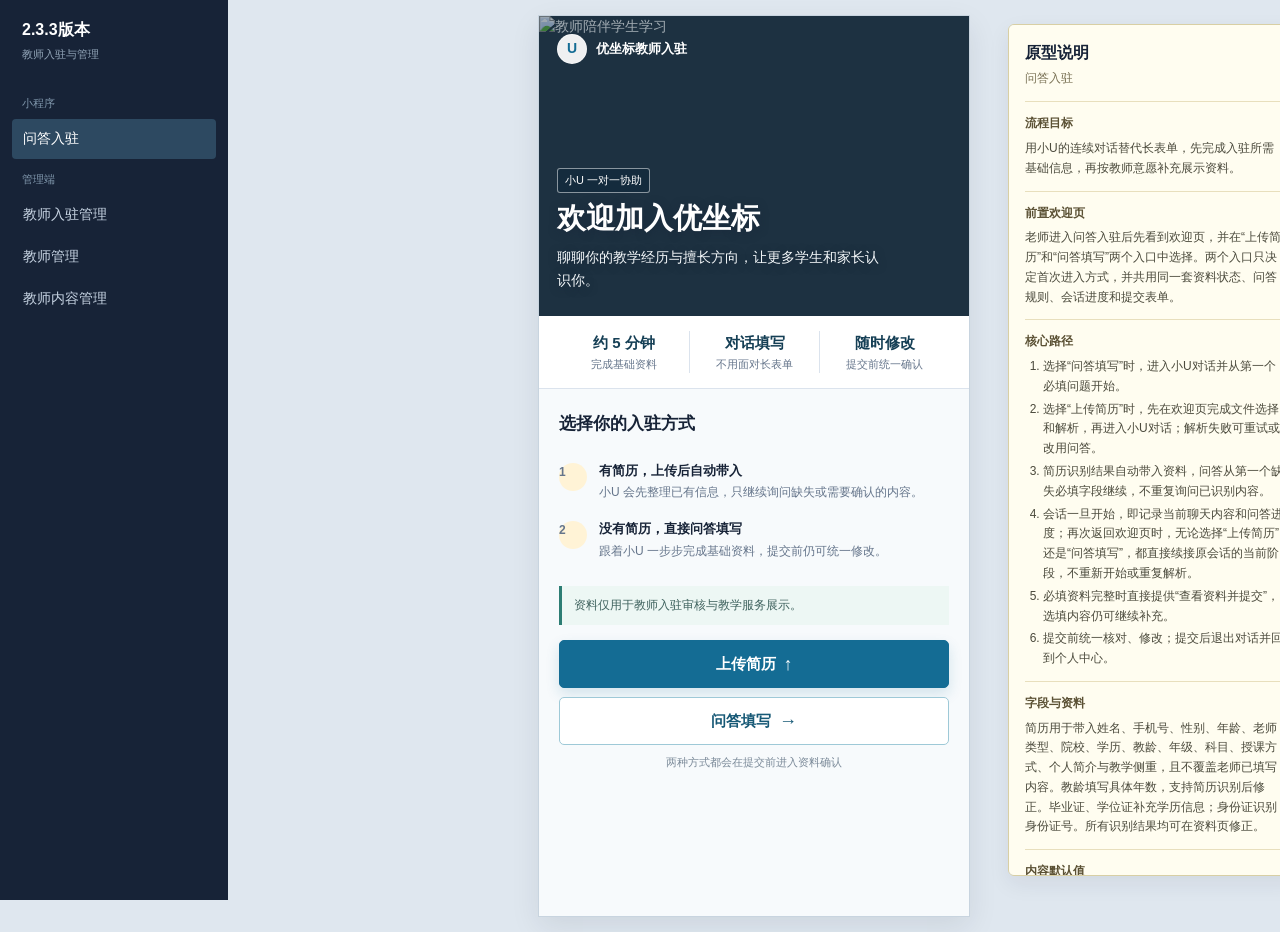
==== commit 7628de99: "feat: update teacher onboarding release record rules" ====
--- a/教师入驻_AI问答引导预览.html
+++ b/教师入驻_AI问答引导预览.html
@@ -29,95 +29,493 @@
     .option-grid { margin:0 0 17px 42px; display:grid; grid-template-columns:repeat(2,minmax(0,1fr)); gap:8px; }.option-grid .choice { width:100%; }.option-grid.three { grid-template-columns:repeat(3,minmax(0,1fr)); }
     .doc-tags { margin:0 0 17px 42px; display:flex; gap:7px; flex-wrap:wrap; }.doc-tag { padding:5px 8px; border:1px solid #9ec9d7; background:#fff; color:#175976; border-radius:3px; font-size:12px; }
     .typing { display:none; margin:0 0 15px 42px; color:var(--muted); font-size:12px; }.typing.show { display:block; }
-    .composer { position:fixed; bottom:0; left:50%; transform:translateX(-50%); width:min(100%,430px); padding:10px 16px calc(10px + env(safe-area-inset-bottom)); background:#fff; border-top:1px solid var(--line); display:flex; gap:8px; z-index:6; }.composer input { flex:1; min-width:0; border:1px solid #b9c7d4; border-radius:3px; padding:10px; outline:none; }.composer input:disabled { background:#f5f8fb; color:#8a9aac; }.composer button { flex:0 0 44px; border:0; border-radius:3px; background:var(--accent); color:#fff; font-weight:700; }.composer.hidden { display:none; }.attach { flex:0 0 40px; height:40px; border:1px solid #b9c7d4; border-radius:3px; display:grid; place-items:center; color:#52677b; font-size:24px; line-height:1; cursor:pointer; }.attach input { display:none; }
-    .summary { position:fixed; z-index:10; inset:0; display:none; background:#17233755; }.summary.show { display:block; }.sheet { position:absolute; bottom:0; left:50%; width:min(100%,430px); max-height:88vh; overflow:auto; transform:translateX(-50%); background:#fff; border-radius:12px 12px 0 0; padding:18px 16px calc(18px + env(safe-area-inset-bottom)); }.sheet-head { display:flex; justify-content:space-between; align-items:center; margin-bottom:5px; }.sheet-head h2 { font-size:17px; margin:0; }.sheet-note { margin:0 0 16px; color:var(--muted); font-size:12px; }.close { border:0; background:none; color:var(--muted); font-size:22px; }.review-form { display:grid; gap:13px; }.review-group { padding-top:13px; border-top:1px solid var(--line); }.review-group:first-child { padding-top:0; border-top:0; }.review-group h3 { margin:0 0 10px; font-size:14px; }.review-grid { display:grid; grid-template-columns:1fr; gap:10px; }.review-field { min-width:0; }.review-field.full { grid-column:auto; }.review-field label { display:block; margin:0 0 5px; color:var(--muted); font-size:12px; }.review-field input,.review-field select,.review-field textarea { width:100%; border:1px solid #b9c7d4; border-radius:3px; padding:10px; color:var(--ink); background:#fff; outline:none; }.review-field textarea { min-height:88px; resize:vertical; }.review-field input:focus,.review-field select:focus,.review-field textarea:focus { border-color:var(--accent); }.document-upload { padding:11px; border:1px solid var(--line); border-radius:4px; background:var(--soft); }.document-upload + .document-upload { margin-top:8px; }.document-upload-title { display:flex; align-items:center; justify-content:space-between; gap:8px; margin-bottom:9px; font-size:12px; color:var(--muted); }.document-upload-title strong { color:var(--ink); font-size:13px; }.upload-photo { min-height:104px; display:flex; align-items:center; justify-content:center; overflow:hidden; border:1px dashed #8cabb9; border-radius:3px; background:#fff; color:#175976; cursor:pointer; text-align:center; }.upload-photo input { display:none; }.upload-photo .upload-empty { display:grid; gap:3px; justify-items:center; padding:12px; }.upload-photo .upload-plus { width:24px; height:24px; display:grid; place-items:center; border:1px solid #9ec9d7; border-radius:50%; font-size:20px; font-weight:300; line-height:1; }.upload-photo small { color:var(--muted); font-size:11px; }.upload-photo img { width:100%; height:104px; object-fit:cover; display:block; }.id-upload-grid { display:grid; grid-template-columns:1fr 1fr; gap:8px; }.id-upload-grid .upload-photo { min-height:82px; }.id-upload-grid .upload-photo img { height:82px; }.id-upload-grid .upload-empty { font-size:12px; }.recognized-id { margin-top:8px; }.recognized-id span { display:block; margin-bottom:5px; color:var(--muted); font-size:12px; }.recognized-id input { width:100%; }.upload-status { color:#175976; font-size:11px; }.template-list { display:grid; gap:7px; margin:0 0 8px; }.template-option { display:flex; align-items:center; justify-content:space-between; min-height:40px; width:100%; padding:8px 10px; border:1px dashed #b9c7d4; border-radius:3px; background:#fff; color:var(--ink); text-align:left; }.template-option span:last-child { color:var(--muted); font-size:12px; }.template-option.selected { border-style:solid; border-color:var(--ink); background:#f8fafc; }.template-option.selected span:last-child { color:var(--ink); }.focus-list { display:flex; flex-wrap:wrap; gap:7px; margin:0 0 8px; }.template-chip { min-height:32px; padding:5px 9px; border:1px solid #b9c7d4; border-radius:3px; background:#fff; color:#52677b; font-size:12px; }.template-chip.selected { border-color:var(--ink); background:var(--ink); color:#fff; }.review-actions { position:sticky; bottom:0; display:flex; gap:9px; margin:0 -16px -18px; padding:10px 16px calc(10px + env(safe-area-inset-bottom)); background:#fff; border-top:1px solid var(--line); }.review-actions button { min-height:42px; border-radius:3px; padding:0 14px; font-weight:600; }.review-save { flex:1; border:1px solid #9ec9d7; background:#fff; color:#175976; }.review-submit { flex:1.4; border:0; background:var(--accent); color:#fff; }.submission-note { margin:13px 0 0; padding:10px; border:1px solid #9ec9d7; border-radius:3px; background:var(--accent-soft); color:#175976; font-size:13px; }.personal-center { position:absolute; z-index:20; inset:0; display:none; background:var(--page); }.personal-center.show { display:block; }.center-top { height:56px; padding:0 16px; display:flex; align-items:center; background:#fff; border-bottom:1px solid var(--line); font-weight:700; font-size:17px; }.center-body { padding:18px 16px; }.center-profile { display:flex; align-items:center; gap:12px; padding:15px; background:#fff; border:1px solid var(--line); border-radius:5px; }.center-avatar { width:46px; height:46px; display:grid; place-items:center; border-radius:50%; background:var(--accent-soft); color:var(--accent); font-size:18px; font-weight:700; }.center-profile b { display:block; }.center-profile span { display:block; margin-top:2px; color:var(--muted); font-size:12px; }.application-status { margin-top:14px; padding:15px; background:#fff; border:1px solid var(--line); border-radius:5px; }.application-status strong { display:block; margin-bottom:4px; }.application-status p { margin:0; color:var(--muted); font-size:13px; }.status-chip { display:inline-block; margin-bottom:8px; padding:3px 7px; background:var(--accent-soft); color:#175976; border-radius:3px; font-size:12px; }.return-note { margin:22px 0 0; text-align:center; color:var(--muted); font-size:12px; }
-    .achievement-list { display:grid; gap:9px; }.achievement-card { position:relative; width:100%; min-height:104px; padding:14px 48px 14px 13px; border:1px solid var(--line); border-radius:5px; background:#fff; color:var(--ink); text-align:left; }.achievement-card small,.achievement-card strong,.achievement-card b { display:block; }.achievement-card small { color:var(--muted); font-size:12px; }.achievement-card strong { margin-top:5px; font-size:14px; }.achievement-card b { margin-top:2px; color:#075fe4; font-size:14px; }.achievement-card .achievement-select { width:22px; height:22px; border:2px solid #9ec9d7; border-radius:50%; display:grid; place-items:center; color:transparent; font-weight:700; }.achievement-card-toggle { position:absolute; right:13px; top:50%; width:26px; height:26px; transform:translateY(-50%); padding:0; border:0; background:transparent; }.achievement-card.selected { border-color:#146c94; background:#f7fcfd; }.achievement-card.selected .achievement-select { border-color:#146c94; background:#146c94; color:#fff; }.achievement-card.selected .achievement-select::after { content:'✓'; }.achievement-card.selected { padding-right:13px; }.achievement-card.selected .achievement-card-toggle { top:14px; transform:none; }.achievement-card-edit { display:grid; gap:7px; margin-top:9px; }.achievement-card-edit label { color:var(--muted); font-size:11px; }.achievement-card-edit input { width:100%; margin-top:3px; border:1px solid #b9c7d4; border-radius:3px; padding:8px; background:#fff; color:var(--ink); }.achievement-confirm { width:100%; min-height:38px; margin-top:10px; border:0; border-radius:3px; background:var(--accent); color:#fff; font-weight:600; }.achievement-confirm:disabled { background:#aab8c3; cursor:not-allowed; }
+    .composer { position:fixed; bottom:0; left:50%; transform:translateX(-50%); width:min(100%,430px); padding:10px 16px calc(10px + env(safe-area-inset-bottom)); background:#fff; border-top:1px solid var(--line); display:flex; gap:8px; z-index:6; }.composer input { flex:1; min-width:0; border:1px solid #b9c7d4; border-radius:3px; padding:10px; outline:none; }.composer input:disabled { background:#f5f8fb; color:#8a9aac; }.composer button { flex:0 0 44px; border:0; border-radius:3px; background:var(--accent); color:#fff; font-weight:700; }.composer.hidden { display:none; }.attach { flex:0 0 40px; height:40px; border:1px solid #b9c7d4; border-radius:3px; display:grid; place-items:center; color:#52677b; font-size:24px; line-height:1; cursor:pointer; }.attach input { display:none; }.credential-shortcut { margin:10px 16px 0; border:1px solid #9ec9d7; border-radius:5px; background:#f9fcfd; }.credential-shortcut.hidden { display:none; }.credential-shortcut label { display:flex; align-items:center; gap:9px; min-height:54px; padding:8px 10px; cursor:pointer; }.credential-shortcut input { display:none; }.shortcut-mark { flex:0 0 28px; height:28px; display:grid; place-items:center; border-radius:50%; background:var(--accent-soft); color:var(--accent); font-size:16px; font-weight:700; }.shortcut-copy { min-width:0; flex:1; }.shortcut-copy strong,.shortcut-copy small { display:block; }.shortcut-copy strong { color:var(--ink); font-size:12px; }.shortcut-copy small { overflow:hidden; color:var(--muted); font-size:11px; text-overflow:ellipsis; white-space:nowrap; }.shortcut-action { color:#175976; font-size:12px; font-weight:700; }
+    .summary { position:fixed; z-index:10; inset:0; display:none; background:#17233755; }.summary.show { display:block; }.sheet { position:absolute; bottom:0; left:50%; width:min(100%,430px); max-height:88vh; overflow:auto; transform:translateX(-50%); background:#fff; border-radius:12px 12px 0 0; padding:0 16px calc(18px + env(safe-area-inset-bottom)); }.sheet-sticky-head { position:sticky; z-index:4; top:0; margin:0 -16px 16px; padding:18px 16px 14px; background:#fff; border-bottom:1px solid var(--line); }.sheet-head { display:flex; justify-content:space-between; align-items:center; margin-bottom:5px; }.sheet-head h2 { font-size:17px; margin:0; }.sheet-note { margin:0; color:var(--muted); font-size:12px; }.close { border:0; background:none; color:var(--muted); font-size:22px; }.review-form { display:grid; gap:13px; }.review-group { padding-top:13px; border-top:1px solid var(--line); }.review-group:first-child { padding-top:0; border-top:0; }.review-group h3 { margin:0 0 10px; font-size:14px; }.review-grid { display:grid; grid-template-columns:1fr; gap:10px; }.review-field { min-width:0; }.review-field.full { grid-column:auto; }.review-field label { display:block; margin:0 0 5px; color:var(--muted); font-size:12px; }.review-required { margin-left:3px; color:#c23b3b; font-weight:700; }.review-field input,.review-field select,.review-field textarea { width:100%; border:1px solid #b9c7d4; border-radius:3px; padding:10px; color:var(--ink); background:#fff; outline:none; }.review-field textarea { min-height:88px; resize:vertical; }.review-field input:focus,.review-field select:focus,.review-field textarea:focus { border-color:var(--accent); }.review-field.is-invalid input,.review-field.is-invalid select,.review-field.is-invalid textarea { border-color:#c23b3b; }.review-field-error { display:none; margin:5px 0 0; color:#b42318; font-size:12px; }.review-field.is-invalid .review-field-error { display:block; }.document-upload { padding:11px; border:1px solid var(--line); border-radius:4px; background:var(--soft); }.document-upload + .document-upload { margin-top:8px; }.document-upload-title { display:flex; align-items:center; justify-content:space-between; gap:8px; margin-bottom:9px; font-size:12px; color:var(--muted); }.document-upload-title strong { color:var(--ink); font-size:13px; }.upload-photo { min-height:104px; display:flex; align-items:center; justify-content:center; overflow:hidden; border:1px dashed #8cabb9; border-radius:3px; background:#fff; color:#175976; cursor:pointer; text-align:center; }.upload-photo input { display:none; }.upload-photo .upload-empty { display:grid; gap:3px; justify-items:center; padding:12px; }.upload-photo .upload-plus { width:24px; height:24px; display:grid; place-items:center; border:1px solid #9ec9d7; border-radius:50%; font-size:20px; font-weight:300; line-height:1; }.upload-photo small { color:var(--muted); font-size:11px; }.upload-photo img { width:100%; height:104px; object-fit:cover; display:block; }.id-upload-grid { display:grid; grid-template-columns:1fr 1fr; gap:8px; }.id-upload-grid .upload-photo { min-height:82px; }.id-upload-grid .upload-photo img { height:82px; }.id-upload-grid .upload-empty { font-size:12px; }.recognized-id { margin-top:8px; }.recognized-id span { display:block; margin-bottom:5px; color:var(--muted); font-size:12px; }.recognized-id input { width:100%; }.upload-status { color:#175976; font-size:11px; }.template-list { display:grid; gap:7px; margin:0 0 8px; }.template-option { display:flex; align-items:center; justify-content:space-between; min-height:40px; width:100%; padding:8px 10px; border:1px dashed #b9c7d4; border-radius:3px; background:#fff; color:var(--ink); text-align:left; }.template-option span:last-child { color:var(--muted); font-size:12px; }.template-option.selected { border-style:solid; border-color:var(--ink); background:#f8fafc; }.template-option.selected span:last-child { color:var(--ink); }.focus-tag-list { display:flex; flex-wrap:wrap; gap:8px; }.chat-focus-list { margin:0 0 17px 42px; }.focus-list { margin:0 0 8px; }.focus-tag { min-height:34px; padding:0 13px; border:1px solid #b9c7d4; border-radius:3px; background:#fff; color:#52677b; font-size:13px; letter-spacing:0; }.focus-tag.selected { border-color:var(--accent); background:var(--accent-soft); color:#175976; font-weight:600; }.focus-done { flex-basis:100%; min-height:38px; border:0; border-radius:3px; background:var(--accent); color:#fff; font-weight:600; }.review-actions { position:sticky; bottom:0; display:flex; gap:9px; margin:0 -16px -18px; padding:10px 16px calc(10px + env(safe-area-inset-bottom)); background:#fff; border-top:1px solid var(--line); }.review-actions button { min-height:42px; border-radius:3px; padding:0 14px; font-weight:600; }.review-save { flex:1; border:1px solid #9ec9d7; background:#fff; color:#175976; }.review-submit { flex:1.4; border:0; background:var(--accent); color:#fff; }.submission-note { margin:13px 0 0; padding:10px; border:1px solid #9ec9d7; border-radius:3px; background:var(--accent-soft); color:#175976; font-size:13px; }.personal-center { position:absolute; z-index:20; inset:0; display:none; background:var(--page); }.personal-center.show { display:block; }.center-top { height:56px; padding:0 16px; display:flex; align-items:center; background:#fff; border-bottom:1px solid var(--line); font-weight:700; font-size:17px; }.center-body { padding:18px 16px; }.center-profile { display:flex; align-items:center; gap:12px; padding:15px; background:#fff; border:1px solid var(--line); border-radius:5px; }.center-avatar { width:46px; height:46px; display:grid; place-items:center; border-radius:50%; background:var(--accent-soft); color:var(--accent); font-size:18px; font-weight:700; }.center-profile b { display:block; }.center-profile span { display:block; margin-top:2px; color:var(--muted); font-size:12px; }.application-status { margin-top:14px; padding:15px; background:#fff; border:1px solid var(--line); border-radius:5px; }.application-status strong { display:block; margin-bottom:4px; }.application-status p { margin:0; color:var(--muted); font-size:13px; }.status-chip { display:inline-block; margin-bottom:8px; padding:3px 7px; background:var(--accent-soft); color:#175976; border-radius:3px; font-size:12px; }.return-note { margin:22px 0 0; text-align:center; color:var(--muted); font-size:12px; }
     .done { margin:24px 0 0; padding:18px; background:#fff; border:1px solid #9ec9d7; border-radius:5px; }.done h2 { margin:0 0 7px; font-size:18px; }.done p { margin:0; color:var(--muted); }.done button { margin-top:12px; border:0; background:var(--accent); color:white; border-radius:3px; padding:9px 12px; }
+    .conversation-view.is-pending { visibility:hidden; }
+    .welcome-screen { position:absolute; z-index:18; inset:0; min-height:100%; overflow:auto; background:#f7fafc; transition:opacity .22s ease,transform .22s ease; }
+    .welcome-screen.is-leaving { opacity:0; transform:translateY(-8px); pointer-events:none; }
+    .welcome-hero { position:relative; height:300px; overflow:hidden; background:#263746; color:#fff; }
+    .welcome-hero > img { width:100%; height:100%; display:block; object-fit:cover; object-position:right center; }
+    .welcome-hero::after { content:""; position:absolute; inset:0; background:#10293b66; }
+    .welcome-nav,.welcome-hero-copy { position:absolute; z-index:1; left:18px; right:18px; }
+    .welcome-nav { top:calc(18px + env(safe-area-inset-top)); display:flex; align-items:center; gap:9px; font-size:13px; font-weight:700; }
+    .welcome-nav-mark { width:30px; height:30px; display:grid; place-items:center; border:1px solid #ffffff80; border-radius:50%; background:#ffffffed; color:#146c94; font-size:14px; font-weight:800; }
+    .welcome-hero-copy { bottom:24px; text-shadow:0 2px 8px #17233780; }
+    .welcome-kicker { display:inline-block; margin-bottom:8px; padding:3px 7px; border:1px solid #ffffff80; border-radius:3px; background:#10293b99; font-size:11px; text-shadow:none; }
+    .welcome-hero-copy h1 { margin:0; font-size:29px; line-height:1.22; letter-spacing:0; }
+    .welcome-hero-copy p { max-width:330px; margin:9px 0 0; color:#f3f7f9; font-size:14px; line-height:1.65; }
+    .welcome-content { padding:0 20px calc(24px + env(safe-area-inset-bottom)); }
+    .welcome-facts { display:grid; grid-template-columns:repeat(3,minmax(0,1fr)); margin:0 -20px; padding:15px 20px; border-bottom:1px solid var(--line); background:#fff; }
+    .welcome-fact { min-width:0; padding:0 10px; border-left:1px solid var(--line); text-align:center; }
+    .welcome-fact:first-child { border-left:0; }
+    .welcome-fact b,.welcome-fact span { display:block; }
+    .welcome-fact b { color:#153f55; font-size:15px; }
+    .welcome-fact span { margin-top:2px; color:var(--muted); font-size:11px; }
+    .welcome-ready { padding:22px 0 17px; }
+    .welcome-ready h2 { margin:0 0 14px; font-size:17px; letter-spacing:0; }
+    .welcome-point { display:grid; grid-template-columns:30px 1fr; gap:10px; align-items:start; padding:9px 0; }
+    .welcome-point-mark { width:28px; height:28px; display:grid; place-items:center; border-radius:50%; background:#fff3d6; color:#8b5a0a; font-weight:800; }
+    .welcome-point b,.welcome-point span { display:block; }
+    .welcome-point b { font-size:13px; }
+    .welcome-point span { margin-top:2px; color:var(--muted); font-size:12px; line-height:1.55; }
+    .welcome-privacy { margin:0 0 15px; padding:10px 12px; border-left:3px solid #2d7d74; background:#edf7f4; color:#3f625e; font-size:12px; }
+    .welcome-entry-list { display:grid; gap:9px; }
+    .welcome-entry { width:100%; min-height:48px; display:flex; align-items:center; justify-content:center; gap:8px; border:1px solid #9ec9d7; border-radius:5px; background:#fff; color:#175976; font-size:15px; font-weight:700; }
+    .welcome-entry.primary { border-color:#146c94; background:#146c94; color:#fff; box-shadow:0 6px 14px #146c9428; }
+    .welcome-entry span:last-child { font-size:18px; line-height:1; }
+    .welcome-entry-file { display:none; }
+    .welcome-entry[disabled] { opacity:.65; cursor:wait; }
+    .welcome-upload-status { display:none; margin:10px 0 0; color:var(--muted); font-size:12px; text-align:center; }
+    .welcome-upload-status.show { display:block; }
+    .welcome-upload-status::before { content:""; display:inline-block; width:12px; height:12px; margin-right:5px; vertical-align:-2px; border:2px solid #cddce6; border-top-color:#146c94; border-radius:50%; animation:welcome-spin .8s linear infinite; }
+    .welcome-upload-status.error { color:#b42318; }
+    .welcome-upload-status.error::before { display:none; }
+    @keyframes welcome-spin { to { transform:rotate(360deg); } }
+    .welcome-after { margin:9px 0 0; color:#7a8998; font-size:11px; text-align:center; }
+    @media (max-height:720px) { .welcome-hero { height:250px; }.welcome-ready { padding:16px 0 10px; }.welcome-ready h2 { margin-bottom:9px; }.welcome-point { padding:6px 0; }.welcome-privacy { margin-bottom:10px; padding:8px 10px; } }
+    .prototype-nav { position:fixed; z-index:30; inset:0 auto 0 0; display:none; width:228px; padding:18px 12px; background:#172337; color:#c7d4e3; }.prototype-nav .nav-brand { padding:0 10px 20px; color:#fff; font-size:16px; font-weight:700; }.prototype-nav .nav-brand small { display:block; margin-top:3px; color:#91a4b7; font-size:11px; font-weight:400; }.prototype-nav .nav-group { margin:12px 0 7px; padding:0 10px; color:#7f96ab; font-size:11px; }.prototype-nav button { display:flex; align-items:center; width:100%; min-height:40px; margin:2px 0; border:0; border-radius:4px; background:transparent; color:#c7d4e3; text-align:left; padding:0 11px; }.prototype-nav button.active { background:#2d4961; color:#fff; }.prototype-nav button:hover { background:#243d52; color:#fff; }.prototype-nav .nav-dot { display:inline-grid; width:19px; height:19px; margin-right:8px; place-items:center; border-radius:3px; background:#35536d; color:#cbe5f2; font-size:11px; }
+    .editor-body .checkbox-field,.editor-body > label:last-of-type { display:flex; align-items:center; min-height:34px; margin:0; color:#52677b; font-size:12px; cursor:pointer; }.editor-body .checkbox-field input[type="checkbox"],.editor-body > label:last-of-type input[type="checkbox"] { width:16px; height:16px; margin:0 7px 0 0; padding:0; flex:0 0 16px; }
+    .admin-view { display:none; min-height:100vh; margin-left:228px; background:#f3f6fa; }.admin-top { height:64px; display:flex; align-items:center; justify-content:space-between; padding:0 28px; border-bottom:1px solid #dde5ed; background:#fff; }.admin-top h1 { margin:0; color:#172337; font-size:20px; }.admin-top p { margin:3px 0 0; color:#68798b; font-size:12px; }.admin-actions { display:flex; align-items:center; gap:9px; }.admin-actions button { min-height:34px; padding:0 13px; border:1px solid #b7c8d7; border-radius:4px; background:#fff; color:#285874; font-size:13px; }.admin-actions .primary { border-color:#146c94; background:#146c94; color:#fff; }.admin-main { padding:24px 28px 44px; }.config-alert { margin-bottom:18px; padding:10px 13px; border:1px solid #cce2ec; border-radius:4px; background:#f4fbfd; color:#426477; font-size:13px; }.config-tabs { display:flex; gap:20px; margin-bottom:18px; border-bottom:1px solid #dbe3ed; }.config-tabs button { min-height:40px; padding:0 2px; border:0; border-bottom:2px solid transparent; background:transparent; color:#65758b; font-size:14px; }.config-tabs button.active { border-color:#146c94; color:#146c94; font-weight:700; }.admin-panel { display:none; }.admin-panel.active { display:block; }.config-layout { display:block; }.admin-block { border:1px solid #dbe3ed; border-radius:5px; background:#fff; }.admin-block-header { display:flex; align-items:center; justify-content:space-between; padding:15px 16px; border-bottom:1px solid #e7edf3; }.admin-block-header h2 { margin:0; font-size:15px; }.admin-block-header button { min-height:30px; padding:0 10px; border:1px solid #9db9ca; border-radius:3px; background:#fff; color:#175976; font-size:12px; }.config-table { width:100%; border-collapse:collapse; font-size:13px; }.config-table th,.config-table td { padding:11px 14px; border-bottom:1px solid #edf1f5; text-align:left; }.config-table th { background:#f8fafc; color:#65758b; font-size:12px; font-weight:600; }.config-table tr:last-child td { border-bottom:0; }.config-table tbody tr[data-question-key] { cursor:pointer; transition:background .15s ease; }.config-table tbody tr[data-question-key]:hover,.config-table tbody tr[data-question-key]:focus { background:#f4f9fc; outline:none; }.question-id { display:inline-block; padding:2px 6px; border:1px solid #d6e0e8; border-radius:3px; background:#f6f8fa; color:#52677b; font:12px/1.4 ui-monospace,SFMono-Regular,Menlo,monospace; white-space:nowrap; }.status-on,.status-off { display:inline-block; padding:2px 7px; border-radius:3px; font-size:12px; }.status-on { background:#e7f5ee; color:#237a51; }.status-off { background:#f4f5f7; color:#68798b; }.link-button { border:0; background:transparent; color:#146c94; font-size:12px; cursor:pointer; }.link-button.field-delete { color:#c23b3b; }.question-drawer-layer { position:fixed; z-index:60; inset:0; display:none; }.drawer-mask { position:absolute; inset:0; border:0; background:#17233755; cursor:default; }.question-drawer { position:absolute; top:0; right:0; width:min(520px,calc(100vw - 228px)); height:100%; display:flex; flex-direction:column; background:#fff; box-shadow:-10px 0 28px #17233720; }.drawer-header { min-height:64px; display:flex; align-items:center; justify-content:space-between; gap:16px; padding:0 20px; border-bottom:1px solid #e1e8ef; }.drawer-title h2 { margin:0; font-size:17px; }.drawer-title p { margin:2px 0 0; color:#7a8998; font-size:12px; }.drawer-close { width:32px; height:32px; padding:0; border:0; border-radius:3px; background:transparent; color:#65758b; font-size:24px; line-height:1; }.drawer-close:hover { background:#f1f5f8; }.editor-body { flex:1; overflow:auto; padding:22px 20px; }.form-field { margin-bottom:17px; }.editor-body .form-field > label { display:block; margin:0 0 6px; color:#52677b; font-size:13px; }.required-mark { color:#c23b3b; }.editor-body input:not([type="checkbox"]),.editor-body select,.editor-body textarea { width:100%; margin:0; padding:10px; border:1px solid #bdcad5; border-radius:3px; background:#fff; color:#172337; outline:none; }.editor-body input[readonly] { background:#f4f6f8; color:#52677b; font-family:ui-monospace,SFMono-Regular,Menlo,monospace; cursor:not-allowed; }.editor-body input:not([type="checkbox"]):focus,.editor-body select:focus,.editor-body textarea:focus { border-color:#146c94; box-shadow:0 0 0 2px #146c9418; }.editor-body textarea { min-height:112px; resize:vertical; }.field-help { margin:6px 0 0; color:#8794a3; font-size:12px; }.editor-body .checkbox-field { display:flex; align-items:center; min-height:36px; margin:0; color:#52677b; font-size:13px; cursor:pointer; }.editor-body input[type="checkbox"] { width:16px; height:16px; margin:0 8px 0 0; accent-color:#146c94; }.editor-grid { display:grid; grid-template-columns:1fr 1fr; gap:14px; }.form-error { display:none; margin:7px 0 0; color:#b42318; font-size:12px; }.form-field.invalid .form-error { display:block; }.form-field.invalid input,.form-field.invalid textarea { border-color:#d04b4b; }.editor-actions { display:flex; align-items:center; justify-content:space-between; gap:10px; padding:14px 20px; border-top:1px solid #e1e8ef; background:#fff; }.editor-actions-right { display:flex; gap:8px; margin-left:auto; }.editor-actions button { min-height:34px; padding:0 13px; border:1px solid #9db9ca; border-radius:3px; background:#fff; color:#175976; }.editor-actions .danger { border-color:#d8a0a0; color:#b42318; }.editor-actions .save { border-color:#146c94; background:#146c94; color:#fff; }.field-grid { display:grid; grid-template-columns:repeat(3,minmax(0,1fr)); gap:14px; }.field-card { padding:15px; border:1px solid #dbe3ed; border-radius:5px; background:#fff; }.field-card h3 { margin:0 0 6px; font-size:14px; }.field-card p { margin:0; color:#65758b; font-size:12px; line-height:1.7; }.template-list-head,.template-row { display:grid; grid-template-columns:170px minmax(0,1fr) 110px; gap:16px; align-items:start; }.template-list-head { padding:9px 16px; background:#f8fafc; color:#65758b; font-size:12px; font-weight:600; }.template-row { padding:14px 16px; border-bottom:1px solid #edf1f5; }.template-row:last-child { border-bottom:0; }.template-row b { font-size:13px; }.template-content-preview { margin:0; overflow:hidden; color:#52677b; font-size:13px; line-height:1.65; display:-webkit-box; -webkit-box-orient:vertical; -webkit-line-clamp:2; }.template-row button { min-height:30px; border:0; background:transparent; color:#146c94; font-size:12px; text-align:left; }.template-row-edit { background:#f8fbfd; }.template-row-edit input,.template-row-edit textarea { width:100%; padding:9px; border:1px solid #bdcad5; border-radius:3px; background:#fff; color:#172337; font:inherit; outline:none; }.template-row-edit textarea { min-height:82px; resize:vertical; }.template-row-edit input:focus,.template-row-edit textarea:focus { border-color:#146c94; box-shadow:0 0 0 2px #146c9418; }.template-edit-content { display:grid; gap:8px; }.inline-edit-actions { display:flex; flex-wrap:wrap; gap:7px; }.template-row .inline-edit-actions button,.focus-inline-editor > .inline-edit-actions button { min-height:30px; padding:0 10px; border:1px solid #9db9ca; border-radius:3px; background:#fff; color:#175976; text-align:center; }.template-row .inline-edit-actions .save-inline,.focus-inline-editor .save-inline { border-color:#146c94; background:#146c94; color:#fff; }.inline-edit-error { display:none; margin:0; color:#b42318; font-size:12px; }.inline-edit-error.show { display:block; }.focus-inline-editor { display:grid; gap:9px; padding:16px; background:#f8fbfd; }.tag-input-shell { min-height:42px; display:flex; flex-wrap:wrap; align-items:center; gap:7px; padding:6px 8px; border:1px solid #bdcad5; border-radius:3px; background:#fff; cursor:text; }.tag-input-shell:focus-within { border-color:#146c94; box-shadow:0 0 0 2px #146c9418; }.editable-tag { display:inline-flex; align-items:center; gap:4px; min-height:26px; padding:2px 4px 2px 8px; border:1px solid #b9d9c9; border-radius:3px; background:#e7f5ee; color:#237a51; font-size:12px; }.editable-tag button { width:20px; min-height:20px; padding:0; border:0; border-radius:2px; background:transparent; color:#4b7762; font-size:16px; line-height:1; }.editable-tag button:hover,.editable-tag button:focus-visible { background:#cfe9dc; color:#165f3d; outline:none; }.tag-input-shell input { flex:1 1 180px; min-width:150px; height:28px; padding:0 3px; border:0; background:transparent; color:#172337; font:inherit; outline:none; }.focus-inline-help { margin:0; color:#8794a3; font-size:12px; }.publish-log { display:grid; gap:10px; padding:16px; }.log-item { display:flex; gap:10px; padding-bottom:10px; border-bottom:1px solid #edf1f5; }.log-item:last-child { border-bottom:0; padding-bottom:0; }.log-time { color:#8794a3; font-size:12px; white-space:nowrap; }.log-item b { display:block; font-size:13px; }.log-item p { margin:2px 0 0; color:#65758b; font-size:12px; }
+    .question-drawer-layer.show { display:block; }
+    .review-view { display:none; min-height:100vh; margin-left:228px; background:#f3f5f8; }.review-frame-shell { position:relative; width:100%; height:100vh; overflow:hidden; background:#f3f5f8; }.review-frame { position:relative; z-index:1; display:block; width:100%; height:100%; border:0; background:#f3f5f8; }.review-frame-state { position:absolute; z-index:2; inset:0; display:grid; place-items:center; background:#f3f5f8; }.review-frame-state[hidden] { display:none; }.review-frame-state-card { width:min(360px,calc(100% - 48px)); padding:24px; border:1px solid #dbe3ed; border-radius:6px; background:#fff; color:#52677b; text-align:center; box-shadow:0 8px 24px #17233710; }.review-frame-state-card strong { display:block; margin-bottom:7px; color:#172337; font-size:15px; }.review-frame-state-card p { margin:0; font-size:13px; }.review-frame-state-card button { min-height:34px; margin-top:14px; padding:0 14px; border:1px solid #146c94; border-radius:4px; background:#146c94; color:#fff; }.review-frame-loading { width:24px; height:24px; margin:0 auto 12px; border:3px solid #cddce6; border-top-color:#146c94; border-radius:50%; animation:review-frame-spin .8s linear infinite; }@keyframes review-frame-spin { to { transform:rotate(360deg); } }
+    body.admin-mode,body.review-mode { background:#f3f6fa; }.admin-mode .phone,.admin-mode .prototype-notes,.admin-mode .summary,.review-mode .phone,.review-mode .prototype-notes,.review-mode .summary { display:none; }.admin-mode .admin-view { display:block; }.review-mode .review-view { display:block; }
     @media (min-width:431px) { .phone { min-height:calc(100vh - 32px); margin:16px auto; box-shadow:0 0 0 1px #c8d4df,0 10px 28px #17233718; }.composer { bottom:16px; } }
+    @media (min-width:1041px) { .prototype-nav { display:block; } body:not(.admin-mode):not(.review-mode) { padding-left:228px; } body:not(.admin-mode):not(.review-mode) .composer,body:not(.admin-mode):not(.review-mode) .sheet { left:calc(50% + 114px); } body:not(.admin-mode):not(.review-mode) .prototype-notes { left:calc(50% + 368px); } }
     @media (max-width:1040px) { .prototype-notes { display:none; } }
+    @media (max-width:1180px) { .field-grid { grid-template-columns:1fr 1fr; } }
+    .answer-config { margin:5px -20px 17px; padding:17px 20px 10px; border-top:1px solid #e1e8ef; border-bottom:1px solid #e1e8ef; background:#f8fafc; }.answer-config-head { margin-bottom:15px; }.answer-config-head h3 { margin:0; font-size:14px; }.answer-config-head p { margin:4px 0 0; color:#65758b; font-size:12px; }.answer-config .form-field > label { color:#34495e; font-weight:600; }.answer-config .field-help { min-height:19px; color:#65758b; }.answer-step { padding:12px 0 2px; border-top:1px solid #e1e8ef; }.answer-toggle { margin-bottom:9px !important; color:#34495e !important; font-weight:600; }.answer-config select:disabled { background:#eef1f4; color:#97a3af; cursor:not-allowed; }.answer-config-error { display:none; margin:3px 0 4px; color:#b42318; font-size:12px; }.answer-config-error.show { display:block; }.config-edit-section + .config-edit-section { margin-top:18px; padding-top:18px; border-top:1px solid #e7edf3; }.config-edit-section h3 { margin:0 0 4px; font-size:14px; }.config-edit-section > p { margin:0 0 12px; color:#65758b; font-size:12px; }.config-check-list { display:grid; grid-template-columns:1fr 1fr; gap:7px 14px; }.mapping-block { padding:13px 14px; border:1px solid #dbe3ed; border-radius:4px; background:#f8fafc; }.mapping-block + .mapping-block { margin-top:10px; }.mapping-block h3 { margin:0 0 3px; font-size:13px; }.mapping-block > p { margin:0 0 9px; color:#65758b; font-size:12px; }.config-inline-error { display:none; margin:7px 0 0; color:#b42318; font-size:12px; }.config-inline-error.show { display:block; }
+    .field-grid.two-column { grid-template-columns:repeat(2,minmax(0,1fr)); }
+    .answer-field-step { padding-top:0; border-top:0; }
+    .answer-field-options { display:block; margin-top:8px; }
+    .answer-mode-group { display:inline-flex; gap:3px; margin-bottom:14px; padding:3px; border:1px solid #d7e0e8; border-radius:5px; background:#edf2f6; }
+    .answer-mode-option { position:relative; display:flex; align-items:center; justify-content:center; min-width:118px; min-height:34px; padding:0 16px; border-radius:3px; color:#5f7082; font-size:13px; cursor:pointer; transition:background .15s,color .15s,box-shadow .15s; }
+    .answer-mode-option:hover { color:#175976; }
+    .answer-mode-option:has(input:checked) { background:#fff; color:#146c94; font-weight:600; box-shadow:0 1px 3px #21384b20; }
+    .answer-mode-option input { position:absolute; width:1px; height:1px; opacity:0; pointer-events:none; }
+    .answer-target-pane[hidden] { display:none; }
+    .answer-child-fields { display:grid; grid-template-columns:1fr 1fr; gap:8px; margin-top:8px; }
+    .answer-child-fields .checkbox-field { min-height:36px; padding:0 10px; border:1px solid #d7e0e8; border-radius:3px; background:#fff; }
+    .answer-child-fields .checkbox-field:hover { border-color:#8db8cc; color:#175976; }
+    .answer-child-fields .checkbox-field:has(input:checked) { border-color:#7fb4ca; background:#f0f8fb; color:#175976; }
+    .answer-field-count { margin:0 0 2px; color:#65758b; font-size:12px; }
+    .answer-mode-chip { display:inline-block; margin:0 5px 4px 0; padding:2px 6px; border:1px solid #c6d8e3; border-radius:3px; background:#f7fafc; color:#52677b; font-size:12px; white-space:nowrap; }
+    .answer-field-option { min-height:38px; padding:0 10px; border:1px solid #d7e0e8; border-radius:3px; background:#fff; }
+    .answer-field-option:has(input:checked) { border-color:#146c94; background:#f0f8fb; color:#175976; }
+    .answer-field-option input { flex:none; }
+    .answer-field-option span { min-width:0; overflow:hidden; text-overflow:ellipsis; white-space:nowrap; }
+    .editor-body .answer-field-option input[type="radio"] { width:16px; height:16px; margin:0 8px 0 0; padding:0; border:0; box-shadow:none; accent-color:#146c94; }
+    .editor-body .answer-field-option input[type="radio"]:focus { box-shadow:none; }
+    .answer-field-summary { display:flex; flex-wrap:wrap; gap:4px; min-width:150px; }
+    .answer-field-chip { display:inline-block; padding:2px 6px; border-radius:3px; background:#eef4f7; color:#38586c; font-size:12px; white-space:nowrap; }
+    .teacher-control-config { margin:10px 0 14px; padding:12px; border:1px solid #dce5ec; border-radius:4px; background:#fff; }
+    .teacher-control-config[hidden] { display:none; }
+    .teacher-control-config > h4 { margin:0 0 4px; color:#34495e; font-size:13px; }
+    .teacher-control-config > p { margin:0 0 12px; color:#7a8998; font-size:12px; line-height:1.55; }
+    .control-config-grid { display:grid; grid-template-columns:1fr 1fr; gap:10px; }
+    .control-config-grid .form-field { margin-bottom:8px; }
+    .control-config-grid .form-field.full { grid-column:1/-1; }
+    .control-config-grid textarea { min-height:92px; }
+    .option-preview { display:flex; flex-wrap:wrap; gap:6px; min-height:38px; padding:7px; border:1px solid #e1e8ef; border-radius:3px; background:#f8fafc; }
+    .option-preview span { padding:3px 7px; border-radius:3px; background:#eaf2f6; color:#38586c; font-size:12px; }
+    .combo-field-config { padding:11px; border:1px solid #e1e8ef; border-radius:4px; background:#f8fafc; }
+    .combo-field-config + .combo-field-config { margin-top:10px; }
+    .combo-field-config header { display:flex; align-items:center; justify-content:space-between; gap:8px; margin-bottom:10px; }
+    .combo-field-config header b { font-size:13px; }
+    .combo-field-config header code { color:#7a8998; font-size:11px; }
+    .control-config-error { display:none; margin:8px 0 0; color:#b42318; font-size:12px; }
+    .control-config-error.show { display:block; }
+    .config-layout .admin-block { overflow-x:auto; }
+    .config-layout .config-table { min-width:980px; }
+    .config-layout .config-table th:not(:nth-child(3)),.config-layout .config-table td:not(:nth-child(3)) { white-space:nowrap; }
+    @media (max-width:760px) { .question-drawer { width:100vw; }.editor-grid,.config-check-list,.answer-field-options,.control-config-grid { grid-template-columns:1fr; } }
+    .admin-prototype-notes,.management-prototype-notes { display:none; }
+    .admin-note-page { display:none; }
+    .admin-note-page.active { display:block; }
+    .note-definitions { margin:0; }
+    .note-definitions > div { padding:7px 0; border-top:1px dashed #e8dfbd; }
+    .note-definitions > div:first-child { padding-top:0; border-top:0; }
+    .note-definitions dt { color:#5b5134; font-size:12px; font-weight:700; }
+    .note-definitions dd { margin:2px 0 0; font-size:12px; line-height:1.65; }
+    .management-note-page { display:none; }
+    .management-note-page.active { display:block; }
+    @media (min-width:1680px) { body.admin-mode .admin-view,body.review-mode .review-view { margin-right:340px; } body.admin-mode .admin-prototype-notes,body.review-mode .management-prototype-notes { display:block; left:auto; right:24px; } }
+  </style>
+  <style>
+    .review-choice-list { display:flex; flex-wrap:wrap; gap:8px; padding:12px; border:1px solid #b8c9dc; border-radius:4px; background:#fff; }
+    .review-choice { min-width:76px; height:32px; padding:0 12px; border:1px solid #b7c6d6; border-radius:3px; background:#fff; color:#34445c; font-size:13px; }
+    .review-choice:hover { border-color:#3b8cff; color:#1677d2; }
+    .review-choice.selected { border-color:#1677d2; background:#edf6ff; color:#1269b7; font-weight:600; }
+    .review-field.is-invalid .review-choice-list { border-color:#d84a4a; }
+  </style>
+  <style>
+    .welcome-config-block .admin-block-header p { margin:3px 0 0; color:#7a8998; font-size:12px; }.welcome-config-head-actions { display:flex; align-items:center; gap:8px; }.welcome-config-head-actions button { min-height:30px; padding:0 11px; border:1px solid #9db9ca; border-radius:3px; background:#fff; color:#175976; font-size:12px; }.welcome-config-form { max-width:780px; padding:20px; }.welcome-config-form textarea,.welcome-config-form input { width:100%; padding:10px; border:1px solid #bdcad5; border-radius:3px; background:#fff; color:#172337; font:inherit; outline:none; }.welcome-config-form textarea { min-height:94px; line-height:1.6; resize:vertical; }.welcome-config-form textarea:focus,.welcome-config-form input:focus { border-color:#146c94; box-shadow:0 0 0 2px #146c9418; }.welcome-config-form.is-readonly textarea,.welcome-config-form.is-readonly input { border-color:#e0e7ee; background:#f8fafc; color:#52677b; cursor:default; }.welcome-config-form.is-readonly textarea { resize:none; }.welcome-config-actions { display:flex; justify-content:flex-end; gap:8px; margin-top:24px; }.welcome-config-actions button { min-height:34px; padding:0 13px; border:1px solid #9db9ca; border-radius:3px; background:#fff; color:#175976; }.welcome-config-actions .primary { border-color:#146c94; background:#146c94; color:#fff; }
+  </style>
+  <style>
+    .focus-tag:disabled { border-color:#dce4ec; background:#f7f9fb; color:#a0adba; cursor:not-allowed; }.focus-select-hint { flex-basis:100%; margin:0; color:var(--muted); font-size:12px; }.status-toggle { position:relative; width:48px; height:22px; padding:0 17px 0 4px; border:0; border-radius:11px; background:#2f7df6; color:#fff; font-size:12px; font-weight:600; line-height:22px; letter-spacing:0; text-align:left; cursor:pointer; }.status-toggle::after { content:""; position:absolute; top:3px; right:3px; width:16px; height:16px; border-radius:50%; background:#fff; box-shadow:0 1px 2px #17324d33; }.status-toggle.status-off { padding:0 4px 0 17px; background:#d7dce5; color:#fff; }.status-toggle.status-off::after { right:auto; left:3px; }.status-toggle:focus-visible { outline:2px solid #146c94; outline-offset:2px; }
   </style>
 </head>
 <body>
+  <aside class="prototype-nav" aria-label="原型菜单">
+    <div class="nav-brand">2.3.3版本<small>教师入驻与管理</small></div>
+    <div class="nav-group">小程序</div>
+    <button type="button" class="active" data-prototype-mode="chat">问答入驻</button>
+    <div class="nav-group">管理端</div>
+    <button type="button" data-prototype-mode="admin">教师入驻管理</button>
+    <button type="button" data-prototype-mode="review">教师管理</button>
+    <button type="button" data-prototype-mode="templates">教师内容管理</button>
+  </aside>
   <main class="phone">
+    <section class="welcome-screen" id="welcomeScreen" aria-labelledby="welcomeTitle">
+      <div class="welcome-hero">
+        <img src="../assets/teacher-onboarding-welcome.png" alt="教师陪伴学生学习">
+        <div class="welcome-nav"><span class="welcome-nav-mark">U</span><span>优坐标教师入驻</span></div>
+        <div class="welcome-hero-copy"><span class="welcome-kicker">小U 一对一协助</span><h1 id="welcomeTitle">欢迎加入优坐标</h1><p>聊聊你的教学经历与擅长方向，让更多学生和家长认识你。</p></div>
+      </div>
+      <div class="welcome-content">
+        <div class="welcome-facts" aria-label="入驻特点"><div class="welcome-fact"><b>约 5 分钟</b><span>完成基础资料</span></div><div class="welcome-fact"><b>对话填写</b><span>不用面对长表单</span></div><div class="welcome-fact"><b>随时修改</b><span>提交前统一确认</span></div></div>
+        <section class="welcome-ready" aria-labelledby="welcomeReadyTitle"><h2 id="welcomeReadyTitle">选择你的入驻方式</h2><div class="welcome-point"><span class="welcome-point-mark">1</span><div><b>有简历，上传后自动带入</b><span>小U 会先整理已有信息，只继续询问缺失或需要确认的内容。</span></div></div><div class="welcome-point"><span class="welcome-point-mark">2</span><div><b>没有简历，直接问答填写</b><span>跟着小U 一步步完成基础资料，提交前仍可统一修改。</span></div></div></section>
+        <p class="welcome-privacy">资料仅用于教师入驻审核与教学服务展示。</p>
+        <div class="welcome-entry-list"><button type="button" class="welcome-entry primary" id="uploadResumeEntry"><span>上传简历</span><span aria-hidden="true">↑</span></button><input class="welcome-entry-file" type="file" id="welcomeResumeInput" accept="image/*,.pdf,.doc,.docx,application/pdf,application/msword,application/vnd.openxmlformats-officedocument.wordprocessingml.document"><button type="button" class="welcome-entry" id="beginQuestionOnboarding"><span>问答填写</span><span aria-hidden="true">→</span></button></div>
+        <p class="welcome-upload-status" id="welcomeUploadStatus" role="status"></p><p class="welcome-after">两种方式都会在提交前进入资料确认</p>
+      </div>
+    </section>
+    <div class="conversation-view is-pending" id="conversationView" aria-hidden="true">
     <header class="topbar"><div class="brand"><span class="u-avatar">U</span><div>小U 入驻助手<small>陪你完成教师入驻</small></div></div><button class="summary-trigger" id="openSummary">资料清单</button></header>
     <div class="status"><b id="progress">0%</b> 已整理，随时可以提交基础资料</div>
+    <div class="credential-shortcut hidden" id="credentialShortcut"><label><input type="file" id="quickDocs" multiple accept="image/*,.pdf,.doc,.docx,application/pdf,application/msword,application/vnd.openxmlformats-officedocument.wordprocessingml.document"><span class="shortcut-mark">↑</span><span class="shortcut-copy"><strong>有简历或证件？</strong><small>上传后小U自动识别并整理入驻资料</small></span><span class="shortcut-action">上传</span></label></div>
     <section class="chat" id="chat"></section>
-    <form class="composer" id="composer"><label class="attach" title="上传毕业证或学位证"><input type="file" id="docs" multiple accept="image/*,.pdf,application/pdf"><span>＋</span></label><input id="reply" autocomplete="off" placeholder="先选择“我想先聊聊”或上传材料" disabled><button aria-label="发送" type="submit">发送</button></form>
+    <form class="composer" id="composer"><label class="attach" title="上传简历、毕业证或学位证"><input type="file" id="docs" multiple accept="image/*,.pdf,.doc,.docx,application/pdf,application/msword,application/vnd.openxmlformats-officedocument.wordprocessingml.document"><span>＋</span></label><input id="reply" autocomplete="off" placeholder="请回答小U的问题" disabled><button aria-label="发送" type="submit">发送</button></form>
     <section class="personal-center" id="personalCenter"><header class="center-top">个人中心</header><div class="center-body"><div class="center-profile"><div class="center-avatar" id="centerInitial">王</div><div><b id="centerName">王晓老师</b><span>优坐标教师入驻</span></div></div><div class="application-status"><span class="status-chip">审核中</span><strong>教师入驻申请</strong><p>小U 已收到你的资料，审核结果将通过已授权手机号通知。</p></div><p class="return-note">已退出小U入驻对话</p></div></section>
+    </div>
   </main>
+  <main class="review-view" id="reviewView">
+    <div class="review-frame-shell" id="reviewFrameShell">
+      <div class="review-frame-state" id="reviewFrameLoading"><div class="review-frame-state-card"><div class="review-frame-loading"></div><strong id="reviewFrameLoadingTitle">正在加载教师管理</strong><p>请稍候，正在打开管理端原型。</p></div></div>
+      <div class="review-frame-state" id="reviewFrameError" hidden><div class="review-frame-state-card"><strong>页面暂时无法加载</strong><p>嵌入页可能已失效，请重新加载当前页面。</p><button type="button" id="reloadReviewFrame">重新加载</button></div></div>
+    </div>
+  </main>
+  <main class="admin-view" id="adminView">
+    <header class="admin-top"><div><h1>教师入驻管理</h1><p>配置小U的对话流程、字段来源和识别规则</p></div><div class="admin-actions"><span class="status-on">草稿已保存</span><button type="button" class="primary" id="publishConfig">发布配置</button></div></header>
+    <section class="admin-main">
+      <div class="config-alert">当前配置应用于“问答入驻”。修改后先保存草稿，可在问答预览中核对，再发布生效。</div>
+      <nav class="config-tabs"><button type="button" class="active" data-admin-tab="flow">问题流程</button><button type="button" data-admin-tab="welcome">欢迎语配置</button><button type="button" data-admin-tab="fields">字段与识别</button><button type="button" data-admin-tab="history">发布记录</button></nav>
+      <section class="admin-panel active" data-admin-panel="flow"><div class="config-layout"><section class="admin-block"><header class="admin-block-header"><h2>问答节点</h2><button type="button" id="addQuestion">新增问题</button></header><table class="config-table"><thead><tr><th>顺序</th><th>问题 ID</th><th>问题</th><th>写入方式/字段</th><th>老师填写方式</th><th>信息获取方式</th><th>必填</th><th>状态</th><th>操作</th></tr></thead><tbody id="questionRows"></tbody></table></section></div></section>
+      <section class="admin-panel" data-admin-panel="welcome"><section class="admin-block welcome-config-block"><header class="admin-block-header"><div><h2>问答开场欢迎语</h2><p>老师选择问答填写或完成简历解析后，按顺序展示以下内容。</p></div><div class="welcome-config-head-actions"><span class="status-on" id="welcomeConfigStatus">当前草稿</span><button type="button" id="editWelcomeConfig">编辑</button></div></header><form id="welcomeConfigForm" class="welcome-config-form is-readonly" novalidate><div class="form-field"><label for="welcomeGreeting">首次欢迎语 <span class="required-mark">*</span></label><textarea id="welcomeGreeting" name="greeting" maxlength="160" placeholder="请输入首次欢迎语；换行将展示为新的段落。" readonly></textarea><p class="field-help">用于建立首次对话氛围，支持分段展示，最多 160 个字符。</p><p class="form-error">请输入首次欢迎语</p></div><div class="form-field"><label for="credentialHint">资料上传提示 <span class="required-mark">*</span></label><textarea id="credentialHint" name="credentialHint" maxlength="160" placeholder="请输入简历、毕业证或学位证的上传提示。" readonly></textarea><p class="field-help">说明进入问答后仍可通过输入框旁的“＋”补充材料，最多 160 个字符。</p><p class="form-error">请输入资料上传提示</p></div><div class="form-field"><label for="welcomeChoice">问答入口文案 <span class="required-mark">*</span></label><input id="welcomeChoice" name="choice" maxlength="20" placeholder="例如：问答填写" readonly><p class="field-help">展示在欢迎页的问答入口按钮上，上传简历入口保持固定，最多 20 个字符。</p><p class="form-error">请输入问答入口文案</p></div><div class="welcome-config-actions" hidden><button type="button" id="resetWelcomeConfig">取消编辑</button><button type="submit" class="primary" id="saveWelcomeConfig">保存欢迎语配置</button></div></form></section></section>
+      <section class="admin-panel" data-admin-panel="fields"><div class="field-grid two-column"><article class="field-card"><h3>资料识别映射</h3><p>配置简历、毕业证、学位证和身份证识别成功后可带入哪些字段。</p><button type="button" class="link-button" id="editMappings">管理映射</button></article><article class="field-card"><h3>年级与科目联动</h3><p>小学仅展示语文、数学、英语；在校生默认建立英语单词首个教学方向。</p><button type="button" class="link-button" id="editRules">编辑联动规则</button></article></div><section class="admin-block" style="margin-top:18px"><header class="admin-block-header"><h2>字段配置清单</h2><button type="button" id="addField">新增字段</button></header><table class="config-table"><thead><tr><th>字段</th><th>类型</th><th>来源</th><th>必填规则</th><th>展示状态</th><th>操作</th></tr></thead><tbody id="fieldRows"></tbody></table></section></section>
+      <section class="admin-panel" data-admin-panel="history"><section class="admin-block"><header class="admin-block-header"><h2>配置发布记录</h2></header><div class="publish-log"><div class="log-item"><span class="log-time">刚刚</span><div><b>当前草稿</b><p>已增加简历上传识别、问答字段带入规则与资料映射配置。</p></div></div><div class="log-item"><span class="log-time">2026-07-28</span><div><b>V1.0 已发布</b><p>AI 问答引导、资料核对与提交闭环上线。</p></div></div></div></section></section>
+    </section>
+  </main>
+  <section class="question-drawer-layer" id="questionDrawer" aria-hidden="true"><button class="drawer-mask" type="button" id="drawerMask" aria-label="关闭问题编辑抽屉"></button><aside class="question-drawer" role="dialog" aria-modal="true" aria-labelledby="editorTitle"><header class="drawer-header"><div class="drawer-title"><h2 id="editorTitle">编辑问题</h2><p id="editorSubtitle">修改问答节点配置</p></div><button class="drawer-close" type="button" id="closeQuestionDrawer" aria-label="关闭">×</button></header><form class="editor-body" id="questionEditor"><div class="form-field" data-field="questionId"><label>问题 ID <span class="required-mark">*</span></label><input name="questionId" maxlength="32" placeholder="例如：teachingExp"><p class="field-help" id="questionIdHelp">前后端共同使用的唯一节点标识；创建后不可修改。</p><p class="form-error">请输入未被使用的合法问题 ID</p></div><div class="form-field" data-field="label"><label>问题名称 <span class="required-mark">*</span></label><input name="label" maxlength="20" placeholder="例如：教龄"><p class="form-error">请输入问题名称</p></div><div class="form-field" data-field="ask"><label>提问文案 <span class="required-mark">*</span></label><textarea name="ask" maxlength="120" placeholder="请输入小U的提问文案"></textarea><p class="form-error">请输入提问文案</p></div><section class="answer-config"><div class="answer-config-head"><h3>答案关联</h3><p>先选择写入单个字段还是组合填写；字段类型、来源、填写规则和校验规则均继承字段配置。</p></div><div class="answer-step answer-field-step"><div class="form-field"><label>答案写入字段 <span class="required-mark">*</span></label><div class="answer-field-options" id="answerFieldOptions"></div><p class="field-help" id="answerFieldHelp">组合填写可任意多选教师资料字段；至少选择一个。</p><p class="answer-config-error" id="answerFieldError">请选择答案写入字段</p></div></div></section></form><footer class="editor-actions"><div class="editor-actions-right"><button type="button" id="resetEditor">取消</button><button type="button" class="save" id="saveQuestion">保存问题</button></div></footer></aside></section>
+  <section class="question-drawer-layer" id="fieldConfigDrawer" aria-hidden="true"><button class="drawer-mask" type="button" id="fieldDrawerMask" aria-label="关闭字段配置抽屉"></button><aside class="question-drawer" role="dialog" aria-modal="true" aria-labelledby="fieldDrawerTitle"><header class="drawer-header"><div class="drawer-title"><h2 id="fieldDrawerTitle">字段配置</h2><p id="fieldDrawerSubtitle">修改字段与识别规则</p></div><button class="drawer-close" type="button" id="closeFieldDrawer" aria-label="关闭">×</button></header><form class="editor-body" id="fieldDrawerForm"></form><footer class="editor-actions"><span></span><div class="editor-actions-right"><button type="button" id="cancelFieldDrawer">取消</button><button type="button" class="save" id="saveFieldDrawer">保存配置</button></div></footer></aside></section>
   <aside class="prototype-notes" aria-label="原型说明">
     <h2>原型说明</h2>
-    <p>教师入驻 AI 问答引导</p>
+    <p>问答入驻</p>
     <section class="note-block"><h3>流程目标</h3><p>用小U的连续对话替代长表单，先完成入驻所需基础信息，再按教师意愿补充展示资料。</p></section>
-    <section class="note-block"><h3>核心路径</h3><ol><li>上传毕业证与学位证，或直接开始对话。</li><li>已上传材料时，自动带入基础资料并立即询问教龄。</li><li>完成课堂名片后，可查看资料并提交，也可继续补充。</li><li>提交前统一核对、修改；提交后退出对话并回到个人中心。</li></ol></section>
-    <section class="note-block"><h3>字段与资料</h3><p>毕业证、学位证用于带入姓名、性别、年龄、老师类型、院校与学历。身份证上传后识别身份证号，可修正。学历证明与形象照支持后续补充。</p></section>
-    <section class="note-block"><h3>内容规则</h3><p>个人简介、教学侧重、教学成果均由模板辅助填写。教学成果可多选，选中后可直接在卡片内修改。</p></section>
-    <section class="note-block"><h3>提交边界</h3><p>基础资料完成后即可提交；证件、形象照、个人简介、教学侧重和教学成果均支持之后继续补充。</p></section>
+    <section class="note-block"><h3>前置欢迎页</h3><p>老师进入问答入驻后先看到欢迎页，并在“上传简历”和“问答填写”两个入口中选择。两个入口只决定首次进入方式，并共用同一套资料状态、问答规则、会话进度和提交表单。</p></section>
+    <section class="note-block"><h3>核心路径</h3><ol><li>选择“问答填写”时，进入小U对话并从第一个必填问题开始。</li><li>选择“上传简历”时，先在欢迎页完成文件选择和解析，再进入小U对话；解析失败可重试或改用问答。</li><li>简历识别结果自动带入资料，问答从第一个缺失必填字段继续，不重复询问已识别内容。</li><li>会话一旦开始，即记录当前聊天内容和问答进度；再次返回欢迎页时，无论选择“上传简历”还是“问答填写”，都直接续接原会话的当前阶段，不重新开始或重复解析。</li><li>必填资料完整时直接提供“查看资料并提交”，选填内容仍可继续补充。</li><li>提交前统一核对、修改；提交后退出对话并回到个人中心。</li></ol></section>
+    <section class="note-block"><h3>字段与资料</h3><p>简历用于带入姓名、手机号、性别、年龄、老师类型、院校、学历、教龄、年级、科目、授课方式、个人简介与教学侧重，且不覆盖老师已填写内容。教龄填写具体年数，支持简历识别后修正。毕业证、学位证补充学历信息；身份证识别身份证号。所有识别结果均可在资料页修正。</p></section>
+    <section class="note-block"><h3>内容默认值</h3><p>进入入驻流程时随机带入 1 条已启用的个人简介模板，并随机预选 3 个教学侧重标签；老师仍可在对话或资料确认页修改。</p></section>
+    <section class="note-block"><h3>提交边界</h3><p>基础资料完成后即可提交；简历、证件、形象照、个人简介和教学侧重均支持之后继续补充或重新上传。</p></section>
   </aside>
-  <section class="summary" id="summary"><div class="sheet"><div class="sheet-head"><h2>查看资料并提交</h2><button class="close" id="closeSummary" aria-label="关闭">×</button></div><p class="sheet-note">可核对、修改或补充资料，确认无误后直接提交。</p><div id="summaryList"></div></div></section>
+  <aside class="prototype-notes admin-prototype-notes" aria-label="教师入驻管理原型说明">
+    <h2>教师入驻管理说明</h2>
+    <p>说明内容随当前页签切换</p>
+    <section class="note-block"><h3>全局操作</h3><dl class="note-definitions"><div><dt>草稿已保存</dt><dd>表示当前修改已写入配置草稿，尚未影响已开始的教师入驻会话。</dd></div><div><dt>发布配置</dt><dd>将当前草稿设为生效版本。发布后仅新发起的会话使用新配置，已有会话保持原版本。</dd></div></dl></section>
+    <div class="admin-note-page active" data-admin-note="flow">
+      <section class="note-block"><h3>问题流程 · 数据组成</h3><p>列表顺序来自问答流程数组，问题内容来自对应问题 ID 下的配置对象；答案通过“写入字段”关联教师资料。问题 ID 仅作为稳定的节点与版本标识，不再兼任业务字段。</p></section>
+      <section class="note-block"><h3>列表字段</h3><dl class="note-definitions"><div><dt>顺序</dt><dd>按问题在流程数组中的位置从 1 编号，代表教师端正常对话的先后顺序。</dd></div><div><dt>问题 ID</dt><dd>取配置对象的键值，例如 name、profile。全局唯一，创建后不可修改，避免流程和历史版本引用失效。</dd></div><div><dt>问题</dt><dd>主标题取“问题名称”，第二行取“小U 提问文案”，用于快速核对教师端实际表达。</dd></div><div><dt>写入方式/字段</dt><dd>同时显示“单个字段/组合填写”及回答最终保存到的教师资料字段。</dd></div><div><dt>老师填写方式</dt><dd>从关联字段的类型和填写规则自动派生，问题中不可重复修改。</dd></div><div><dt>信息获取方式</dt><dd>从关联字段的来源及资料识别映射自动派生，问题中不可重复修改。</dd></div><div><dt>必填</dt><dd>从关联字段的必填规则自动派生；选填字段允许后续补充。</dd></div><div><dt>状态</dt><dd>在列表中直接点击启用/停用开关；停用后保留配置和 ID，但教师端不再提问。</dd></div><div><dt>操作</dt><dd>点击“编辑”或直接点击整行，均从右侧打开该问题的编辑抽屉。</dd></div></dl></section>
+      <section class="note-block"><h3>新增与进入详情</h3><ol><li>点击“新增问题”，系统按 custom + 序号生成未占用 ID。</li><li>点击列表行或“编辑”，抽屉加载该 ID 当前的完整配置。</li><li>抽屉打开后先聚焦问题名称；点击遮罩、关闭、取消或按 Esc 可退出。</li><li>若内容已修改但未保存，退出前需二次确认。</li></ol></section>
+      <section class="note-block"><h3>详情字段与继承规则</h3><dl class="note-definitions"><div><dt>问题 ID</dt><dd>系统生成或从当前行带入；仅支持以字母开头的字母、数字和下划线，最多 32 个字符且全局唯一，创建后只读。</dd></div><div><dt>问题名称</dt><dd>必填，最多 20 个字符；用于后台列表和配置识别，不等同于完整提问文案。</dd></div><div><dt>提问文案</dt><dd>必填，最多 120 个字符；教师端由小U直接发送，应写成自然、明确且可回答的问题。</dd></div><div><dt>答案写入字段</dt><dd>必填。先选“单个字段”或“组合填写”；组合填写直接从全部教师资料字段中任意多选，至少一个。</dd></div><div><dt>系统字典</dt><dd>单选和多选字段自动调用对应系统字典及默认选择规则。</dd></div><div><dt>组合填写</dt><dd>不预设“个人情况”或“课堂名片”等组合名称；老师端按勾选字段的类型、字典和规则生成组合填写内容。</dd></div></dl></section>
+      <section class="note-block"><h3>校验、保存与启停</h3><ol><li>问题名称、提问文案和答案写入字段不能为空。</li><li>选择“组合填写”时，必须至少勾选一个教师资料字段；字段规则缺失时不允许保存。</li><li>点击“保存问题”后更新原问题；新增问题会追加到流程末尾，并同步教师端预览规则。</li><li>已有问题在列表状态列直接切换“启用/停用”，变更立即写入当前草稿，ID 和字段关联继续保留。</li></ol></section>
+    </div>
+    <div class="admin-note-page" data-admin-note="welcome">
+      <section class="note-block"><h3>欢迎语配置 · 适用范围</h3><p>用于老师首次选择“问答填写”或完成简历解析后，小U发出的两段开场消息，以及欢迎页问答入口的按钮文案；仅影响后续新进入或尚未开始的问答预览。已有会话再次返回欢迎页时，两个入口都续接原聊天阶段，不重复发送开场消息。</p></section>
+      <section class="note-block"><h3>字段规则</h3><dl class="note-definitions"><div><dt>首次欢迎语</dt><dd>必填，支持换行分段展示，用于介绍小U与对话式入驻方式，最多 160 个字符。</dd></div><div><dt>资料上传提示</dt><dd>必填，说明进入问答后仍可通过输入框旁的“＋”补充简历或证件，最多 160 个字符。</dd></div><div><dt>问答入口文案</dt><dd>必填，展示在欢迎页的问答入口按钮上；上传简历入口固定展示，不随此配置变化。</dd></div></dl></section>
+      <section class="note-block"><h3>保存与生效</h3><ol><li>保存后写入当前草稿，并在未开始的问答预览中立即更新。</li><li>已开始的入驻会话继续使用启动时的欢迎语，不因草稿修改中断。</li><li>发布配置后，新发起的会话使用最新版本。</li></ol></section>
+    </div>
+    <div class="admin-note-page" data-admin-note="fields">
+      <section class="note-block"><h3>字段与识别 · 页面作用</h3><p>用于定义教师资料的数据结构、获取来源、提交要求，以及简历/证件识别与年级科目的联动规则。</p></section>
+      <section class="note-block"><h3>简历识别范围</h3><p>支持 PDF、Word 和图片。可识别姓名、手机号、性别、年龄、老师类型、院校、学历、具体教龄、擅长年级、擅长科目、授课方式、个人简介和教学侧重。识别仅补齐空白字段，不覆盖老师已经填写的内容；所有结果均可在资料确认页修正。</p></section>
+      <section class="note-block"><h3>两个规则入口</h3><dl class="note-definitions"><div><dt>资料识别映射</dt><dd>分别配置简历、毕业证、学位证和身份证识别成功后可带入哪些字段；识别结果统一在资料确认页核对修改，不单独配置修改权限。</dd></div><div><dt>年级与科目联动</dt><dd>配置仅选择小学时可展示的科目范围，以及识别为在校生时自动建立的首个教学方向。</dd></div></dl></section>
+      <section class="note-block"><h3>字段配置清单</h3><dl class="note-definitions"><div><dt>字段</dt><dd>教师资料的业务名称，例如姓名、身份证号、学历证明。</dd></div><div><dt>类型</dt><dd>决定数据与控件形态，包括文本、数字、选择、图片和图片/PDF。</dd></div><div><dt>来源</dt><dd>说明值由老师填写或上传、证件识别、已授权手机号、AI 生成或系统默认获得。</dd></div><div><dt>必填规则</dt><dd>区分基础资料必填和非必填可后补；识别结果统一在资料确认页核对修改。</dd></div><div><dt>展示状态</dt><dd>启用时可进入教师端资料流程；停用时保留字段定义但不展示。</dd></div></dl></section>
+      <section class="note-block"><h3>管理资料识别映射</h3><ol><li>点击“管理映射”从右侧打开抽屉。</li><li>简历可映射基本信息、教育经历、教学经历和展示内容；证件继续映射其法定字段。</li><li>同一字段可由多种资料识别，优先保留老师已确认的值，再用其他来源补齐空白。</li><li>识别结果统一在资料确认页核对修改，不按资料类型配置修改权限。</li><li>点击“保存修改”写入草稿；取消或关闭时，若有改动需二次确认。</li></ol></section>
+      <section class="note-block"><h3>编辑年级与科目联动</h3><dl class="note-definitions"><div><dt>小学可选科目</dt><dd>必填，多个科目使用顿号分隔；当老师只选择小学时，教师端仅展示此范围。</dd></div><div><dt>在校生默认方向</dt><dd>必填；识别或选择为在校生后，系统自动创建该首个教学方向。</dd></div></dl><p>任一字段为空时显示校验错误并保留抽屉；填写完整后点击“保存修改”写入草稿。</p></section>
+      <section class="note-block"><h3>新增与编辑字段</h3><dl class="note-definitions"><div><dt>字段名称</dt><dd>新增时必填，最多 20 个字符，不可与现有字段重名；编辑时名称只读。</dd></div><div><dt>字段类型</dt><dd>选择文本、数字、选择、图片或图片/PDF。</dd></div><div><dt>字段来源</dt><dd>选择老师填写、简历识别、简历或证件识别、毕业证/学位证识别、身份证识别或系统默认。</dd></div><div><dt>必填规则</dt><dd>选择非必填可后补或基础资料必填。</dd></div><div><dt>展示状态</dt><dd>在字段清单中直接点击启用/停用切换；停用字段保留定义但不展示在教师端资料流程。</dd></div></dl><p>新增或编辑保存后更新字段清单并写入草稿；字段删除仍需二次确认，并同步清理相关识别映射。</p></section>
+    </div>
+    <div class="admin-note-page" data-admin-note="history">
+      <section class="note-block"><h3>发布记录 · 页面作用</h3><p>用于区分正在编辑的草稿与已发布版本，并记录版本时间和本次配置变更摘要。</p></section>
+      <section class="note-block"><h3>记录字段</h3><dl class="note-definitions"><div><dt>版本号</dt><dd>已发布版本使用 V1.0、V2.0、V3.0 的格式；当前草稿不占用正式版本号。</dd></div><div><dt>版本状态</dt><dd>“当前草稿”代表尚未发布的最新修改；带 V 编号的记录代表已生效的历史配置。</dd></div><div><dt>时间</dt><dd>草稿显示最近更新时间；已发布版本显示正式发布时间。</dd></div><div><dt>发布人</dt><dd>记录执行发布操作的账号，便于责任追溯。</dd></div><div><dt>变更摘要</dt><dd>说明本次新增、修改、停用或删除的问题、字段、欢迎语、资料映射及联动规则。</dd></div><div><dt>配置快照</dt><dd>保存发布时完整的问答流程、字段规则、识别映射和欢迎语配置，确保可以审计当时的生效内容。</dd></div></dl></section>
+      <section class="note-block"><h3>发布规则</h3><ol><li>首次正式发布生成 V1.0；后续每次发布版本号按 V2.0、V3.0 依次递增 1，不因保存草稿递增。</li><li>先保存各页面修改，确认当前草稿内容无误。</li><li>点击顶部“发布配置”将当前草稿生成新的正式版本，并记录版本号、发布时间、发布人、变更摘要和完整配置快照。</li><li>新发起会话读取最新版本；进行中的会话继续使用启动时的版本。</li><li>正式产品应支持按发布记录审计和回滚，但回滚也应生成新的递增版本，不覆盖原历史记录。</li></ol></section>
+    </div>
+  </aside>
+  <aside class="prototype-notes management-prototype-notes" aria-label="教师管理与内容管理原型说明">
+    <div class="management-note-page active" data-management-note="review">
+      <h2>教师管理说明</h2>
+      <p>教师审核、资料维护与运营操作</p>
+      <section class="note-block"><h3>页面目标与数据来源</h3><p>承接教师入驻申请，供审核、教务和运营人员查询、查看、审核、维护和运营教师资料。列表由预置模拟数据和“问答入驻”最新提交的申请组成；新申请自动转为脱敏手机号并标记为“待审核”、“未上架”。</p></section>
+      <section class="note-block"><h3>查询条件</h3><dl class="note-definitions"><div><dt>教师姓名</dt><dd>按姓名关键词模糊匹配。</dd></div><div><dt>教师手机号</dt><dd>按列表中的脱敏号码文本匹配。</dd></div><div><dt>教师类型</dt><dd>按教师当前运营分类精确匹配；选项同步“教师内容管理”中已启用的教师类型。</dd></div><div><dt>上架状态</dt><dd>可筛选已上架或未上架教师，与列表中的上架状态开关保持一致。</dd></div><div><dt>科目</dt><dd>匹配教师主讲科目集合中的任一科目。</dd></div><div><dt>审核状态</dt><dd>可筛选待审核、审核通过和已驳回。</dd></div><div><dt>注册时间</dt><dd>页面保留日期范围控件；当前原型未连接服务端日期查询。</dd></div></dl><p>“重置”清空查询表单；“搜索”回到第 1 页并展示匹配结果。</p></section>
+      <section class="note-block"><h3>列表字段</h3><dl class="note-definitions"><div><dt>教师信息</dt><dd>头像、姓名、身份标签和教师 ID；姓名是进入只读详情的入口。</dd></div><div><dt>手机号</dt><dd>列表按 3-4-4 格式脱敏展示。</dd></div><div><dt>教师类型</dt><dd>展示骨干教员、专业教员等运营分类。</dd></div><div><dt>主讲科目</dt><dd>最多直接展示 3 个标签，超出部分以 +N 表示。</dd></div><div><dt>注册时间</dt><dd>展示教师首次进入列表的日期时间。</dd></div><div><dt>上架状态</dt><dd>开关表示当前是否对用户端可见，原型内修改后立即反映在当前列表。</dd></div><div><dt>审核状态</dt><dd>待审核使用警告标签，审核通过使用成功标签，已驳回使用危险标签，同时保留文字说明。</dd></div></dl></section>
+      <section class="note-block"><h3>详情进入与状态</h3><ol><li>点击教师姓名打开“教师详情”，右侧资料区整体为只读状态。</li><li>点击详情顶部“编辑”后转为可编辑状态；点击列表行内“编辑”可直接以编辑状态打开同一页面。</li><li>只读状态底部仅显示“关闭”；编辑状态底部显示“取消”和“保存”。</li><li>待审核教师在只读详情顶部额外显示“审核”；其他审核状态不显示该入口。</li></ol></section>
+      <section class="note-block"><h3>详情信息分组</h3><dl class="note-definitions"><div><dt>左侧摘要</dt><dd>形象照、姓名、教师类型、身份标签、ID、上架/审核状态、手机号、注册时间、科目和年级。</dd></div><div><dt>基本资料</dt><dd>教师姓名、手机号、教师类型、性别和年龄；手机号在编辑状态仍不可修改。</dd></div><div><dt>教学能力配置</dt><dd>授课年级、授课科目、教学经验和授课方式。仅选“小学”时，科目限制为语文、数学和英语，已选的其他科目会被移除。</dd></div><div><dt>学历与资格认证</dt><dd>最高学历、毕业院校、身份证号、学历展示状态和已上传的资质证明。</dd></div><div><dt>教学侧重</dt><dd>使用“图标 + 标题 + 副标题”的完整内容项展示，编辑时可多选。</dd></div><div><dt>教师介绍与形象照</dt><dd>个人简介最多 300 字；重新上传原图后演示 AI 形象照生成中状态，生成期间不允许保存。</dd></div></dl></section>
+      <section class="note-block"><h3>编辑、保存与取消</h3><ol><li>教龄填写具体年数，支持 0–99 的整数；年龄示例范围为 18–80 岁，个人简介最多 300 字。</li><li>点击“保存”后显示提交中状态，成功后关闭详情并更新当前列表。</li><li>点击“取消”恢复为打开本次编辑前的列表数据，同时结束形象照生成演示。</li></ol></section>
+      <section class="note-block"><h3>审核规则</h3><ol><li>审核结论可选“审核通过”或“驳回申请”。</li><li>选择驳回时审核意见必填，最多 200 字；选择通过时审核意见可选填。</li><li>确认后防止重复提交，更新教师审核状态、关闭弹窗并给出成功反馈。</li></ol></section>
+      <section class="note-block"><h3>列表操作与原型边界</h3><p>上下架、详情/编辑和审核已形成本地交互；“新增教师”、“虚拟评价”、“关联课程”和“排序”当前仅保留入口。表格勾选和分页用于展示列表结构，未连接真实批量操作与分页接口。当前使用本地模拟数据和 `localStorage` 演示跨页同步，不接入真实审核、课程、权限或日志系统。</p></section>
+    </div>
+    <div class="management-note-page" data-management-note="templates">
+      <h2>教师内容管理说明</h2>
+      <p>全局维护教师类型、教师标签、个人简介、教学侧重和教学成果</p>
+      <section class="note-block"><h3>页面定位与使用范围</h3><p>集中管理多个教师场景共用的标准内容，不归属于单一入驻流程。“个人简介”用于问答入驻的默认值和模板选择；“教学侧重”同时用于问答入驻的标签选择和教师详情/编辑的完整内容展示；“教师标签”用于管理端标记教师身份、能力或运营特征；“教师类型”用于维护教师的运营分类并同步到教师详情/编辑；“教学成果”仅维护用户端教师主页的展示案例，不进入问答入驻、资料确认、教师入驻管理或教师管理。五个页签按“教师类型 → 教师标签 → 个人简介 → 教学侧重 → 教学成果”排列，首次进入默认展示教师类型，切换时保留已保存数据。</p></section>
+      <section class="note-block"><h3>个人简介模板 · 列表字段</h3><dl class="note-definitions"><div><dt>模板名称</dt><dd>后台识别和老师选择时使用的简短名称，最多 20 个字符。</dd></div><div><dt>模板内容</dt><dd>带入个人简介的正文，最多 300 个字符；非编辑状态单行省略展示。</dd></div><div><dt>最近更新</dt><dd>新增或保存编辑时生成当前日期时间。</dd></div><div><dt>状态</dt><dd>启用后可进入问答入驻的候选集；停用后保留数据但不再用于新入驻会话。</dd></div><div><dt>操作</dt><dd>非编辑状态显示编辑和删除；编辑状态替换为取消和保存。</dd></div></dl></section>
+      <section class="note-block"><h3>个人简介模板 · 新增与编辑</h3><ol><li>点击“新增简介模板”后，空白编辑行追加到列表；点击已有行“编辑”后在原位编辑，不打开弹窗。</li><li>同一时间只允许编辑 1 条数据；当前行未保存或取消时，其他新增、编辑、删除和状态操作不可用。</li><li>模板名称和模板内容均必填，模板名称不可与其他模板重复。</li><li>保存时显示提交中状态，成功后更新时间、退出编辑并给出成功反馈；取消时放弃本次草稿。</li></ol></section>
+      <section class="note-block"><h3>个人简介模板 · 启停与删除</h3><ol><li>开关操作立即写入当前内容配置并给出状态更新反馈。</li><li>系统至少保留 1 条已启用模板；尝试停用或删除最后 1 条已启用模板时阻止操作并说明原因。</li><li>删除其他模板前显示影响范围确认；确认后从后续入驻候选集中移除，不覆盖教师已保存的个人简介。</li></ol></section>
+      <section class="note-block"><h3>教学侧重 · 数据结构与列表</h3><dl class="note-definitions"><div><dt>图标</dt><dd>由管理人员手动上传，不使用系统图标选择器。</dd></div><div><dt>标题</dt><dd>教学方向的主名称，最多 20 个字符，全局不可重复。</dd></div><div><dt>副标题</dt><dd>用于说明适用学习问题或目标，最多 40 个字符。</dd></div><div><dt>操作</dt><dd>支持新增、原位编辑和删除；编辑时同样使用取消/保存替换普通操作。</dd></div></dl><p>教学侧重在问答入驻中仅以标题标签选择，在教师详情/编辑中展示图标、标题和副标题的完整组合。</p></section>
+      <section class="note-block"><h3>教学侧重 · 图标上传与校验</h3><ol><li>图标支持 PNG、JPG/JPEG、WebP 和 SVG，单个文件不超过 200KB。</li><li>选择非图片或超限文件时阻止带入并给出明确错误；读取失败时保留当前编辑内容，可重新上传。</li><li>图标、标题和副标题均必填；标题不可与其他教学侧重重复。</li><li>保存后更新候选项；若修改标题，当前教师编辑中已选的同名标签同步更名。</li></ol></section>
+      <section class="note-block"><h3>教学侧重 · 删除规则</h3><ol><li>删除前必须二次确认，取消时不更改数据。</li><li>至少保留 1 个教学侧重；尝试删除最后 1 个时阻止操作。</li><li>删除成功后从问答入驻候选集和当前教师编辑的已选项中移除，并给出成功反馈。</li></ol></section>
+      <section class="note-block"><h3>教学成果 · 字段与范围</h3><dl class="note-definitions"><div><dt>图标</dt><dd>手动上传 PNG、JPG/JPEG、WebP 或 SVG，单个文件不超过 200KB。</dd></div><div><dt>主标题</dt><dd>必填，最多 50 个字符，使用名次、等级、能力档位、熟练度或效率变化描述成果，不使用具体分数和年级。</dd></div><div><dt>副标题</dt><dd>必填，最多 30 个字符，用于描述提升方向和学生称呼，保持跨学段通用。</dd></div><div><dt>强化副标题</dt><dd>必填，最多 20 个字符，用于强调最终名次、等级或能力档位。</dd></div></dl><p>该页签仅属于教师内容管理，默认预制 20 条通用成果案例，所有案例始终进入用户端展示。</p></section>
+      <section class="note-block"><h3>教学成果 · 新增与编辑</h3><ol><li>新增和编辑均在表格原位完成，同一时间只允许编辑 1 条。</li><li>图标和三个标题字段均必填，主标题不可重复；保存中阻止重复提交。</li><li>教学成果不提供展示状态和删除操作，保存后的案例始终进入用户端展示。</li><li>旧版预制案例自动更新为当前 20 条通用案例，用户自行新增的数据继续保留。</li></ol></section>
+      <section class="note-block"><h3>教师标签 · 列表</h3><dl class="note-definitions"><div><dt>页头操作</dt><dd>不设置搜索筛选区；左侧显示模块说明，右侧显示数据总数和小号“新增教师标签”按钮，与其他内容页签保持一致。</dd></div><div><dt>列表字段</dt><dd>序号、标签名称、状态、排序、更新时间和操作。</dd></div><div><dt>排序与分页</dt><dd>默认按排序值从高到低排列，支持每页 5、10、20 条和页码切换。</dd></div></dl></section>
+      <section class="note-block"><h3>教师标签 · 新增与编辑</h3><ol><li>新增时在当前列表追加空白编辑行；编辑已有数据时直接在原位切换为输入控件，不打开弹窗。</li><li>同一时间只允许编辑 1 条；保存或取消前，分页和其他数据操作不可用。</li><li>标签名称必填，2–6 个字符且全局不可重复；状态必选，新增默认启用。</li><li>历史标签数据不批量修改，超出 6 个字符的名称继续按原值展示；再次编辑该标签时必须修正为不超过 6 个字符，否则不可保存。</li><li>排序为 0–999 的整数，数值越大越靠前，新增默认 100。</li><li>保存时更新日期时间并防止重复提交；取消放弃草稿；标签更名后同步更新已关联教师资料。</li></ol></section>
+      <section class="note-block"><h3>教师标签 · 启停与删除</h3><ol><li>状态开关立即生效；停用后不再出现在教师编辑候选项中，已关联教师仍保留原标签。</li><li>删除前仅二次确认是否删除，不展示关联教师数量。</li><li>删除成功后从标签列表、教师编辑候选项和已关联教师资料中同步移除。</li></ol></section>
+      <section class="note-block"><h3>教师类型 · 定位与列表</h3><p>教师类型是管理端教师资料的全局运营分类，不进入问答入驻。</p><dl class="note-definitions"><div><dt>页头操作</dt><dd>不设置搜索筛选区；左侧显示模块说明，右侧显示数据总数和小号“新增教师类型”按钮，与其他内容页签保持一致。</dd></div><div><dt>列表字段</dt><dd>序号、教师类型、排序、状态和操作。</dd></div><div><dt>排序与分页</dt><dd>默认按排序值从高到低排列，支持每页 5、10、20 条和页码切换。</dd></div><div><dt>明确排除</dt><dd>不展示类型说明、来源、使用教师数和更新时间；不配置首页入口概览、首页展示状态、首页 Icon、Icon 排序或首页标题。</dd></div></dl></section>
+      <section class="note-block"><h3>教师类型 · 新增与编辑</h3><ol><li>新增时在当前列表追加空白编辑行；编辑已有数据时直接在原位切换为输入控件，不打开弹窗。</li><li>同一时间只允许编辑 1 条；保存或取消前，分页和其他数据操作不可用。</li><li>教师类型必填，长度为 2–20 个字符。</li><li>排序为 0–999 的整数，新增默认 100；状态必选，新增默认启用。</li><li>同一教师类型不可重复；提交期间防止重复保存，取消时放弃草稿。</li><li>教师类型更名后，已关联教师资料中的原类型同步更名。</li></ol></section>
+      <section class="note-block"><h3>教师类型 · 启停、删除与同步</h3><ol><li>状态开关立即生效；停用后不再出现在教师编辑的可选项中，已保存教师仍保留原类型。</li><li>删除前必须二次确认；存在关联教师时提示具体数量及“保留原值但无法再次选择”的影响。</li><li>教师详情保持只读；进入编辑后，教师类型下拉仅展示已启用项，并按排序值从高到低排列。</li></ol></section>
+      <section class="note-block"><h3>默认值与跨页同步</h3><ol><li>问答入驻开始时，仅从已启用的个人简介模板中随机带入 1 条，并从教学侧重中随机预选 3 个；候选项不足 3 个时按实际数量带入。</li><li>老师可在对话或资料确认页修改默认内容，预填不代表锁定。</li><li>保存后新配置立即写入 `localStorage`，后续进入问答入驻或教师编辑时读取新值；不覆盖已提交或已保存的教师资料。</li></ol></section>
+      <section class="note-block"><h3>原型边界与正式产品要求</h3><p>当前使用浏览器本地存储与 Data URL 图标验证配置共用逻辑；教师标签和教师类型不设置搜索筛选区，已实现本地分页和启停，五个页签统一使用轻量内容清单页头。正式产品需接入服务端、对象存储或 CDN，并补充权限控制、服务端唯一性校验、引用关系校验、配置版本、操作人与操作日志。</p></section>
+    </div>
+  </aside>
+  <section class="summary" id="summary"><div class="sheet"><header class="sheet-sticky-head"><div class="sheet-head"><h2>查看资料并提交</h2><button class="close" id="closeSummary" aria-label="关闭">×</button></div><p class="sheet-note">可核对、修改或补充资料，标有 <span class="review-required">*</span> 的为必填项。</p></header><div id="summaryList"></div></div></section>
   <script>
-    const state={name:'',phone:'',gender:'',age:'',teachingExp:'',teacherType:'',school:'',education:'',grades:[],subjects:[],methods:[],idCard:'',portrait:'',portraitPreview:'',idFront:'',idBack:'',idFrontPreview:'',idBackPreview:'',credentials:[],credentialPreviews:{},intro:'',focus:[],results:[],resultEdits:{},docs:[]};
-    const chat=document.querySelector('#chat'), composer=document.querySelector('#composer'), reply=document.querySelector('#reply'); let currentValidator=null, conversationStarted=false,reviewResumePending=false;
+    const state={name:'',phone:'',gender:'',age:'',teachingExp:'',teacherType:'',school:'',education:'',grades:[],subjects:[],methods:[],idCard:'',resume:'',portrait:'',portraitPreview:'',idFront:'',idBack:'',idFrontPreview:'',idBackPreview:'',credentials:[],credentialPreviews:{},intro:'',focus:[],docs:[]};
+    const chat=document.querySelector('#chat'), composer=document.querySelector('#composer'), reply=document.querySelector('#reply'),welcomeScreen=document.querySelector('#welcomeScreen'),conversationView=document.querySelector('#conversationView'),uploadResumeEntry=document.querySelector('#uploadResumeEntry'),welcomeResumeInput=document.querySelector('#welcomeResumeInput'),beginQuestionOnboarding=document.querySelector('#beginQuestionOnboarding'),welcomeUploadStatus=document.querySelector('#welcomeUploadStatus'); let currentValidator=null, conversationStarted=false,reviewResumePending=false,introConfirmed=false,focusConfirmed=false;
     const avatar='<span class="u-avatar">U</span>', subjectAll=['语文','数学','英语','物理','化学','生物','历史','地理','政治','编程','美术','音乐','奥数','英语单词'];
-    const questionMap={
-      name:{label:'姓名',ask:'先让我认识一下你吧，学生们会怎么称呼你？',placeholder:'例如：王老师'},
-      phone:{label:'手机号',ask:'方便留下一个手机号吗？审核进度和课堂提醒都从这里送达。',placeholder:'请输入 11 位手机号'},
-      profile:{label:'个人情况',ask:'现在的你，更接近哪一种状态？我会据此调整后面的问题。'},
-      teachingExp:{label:'教龄',ask:'在课堂上陪伴孩子多久了？填写你的教龄就好。',placeholder:'例如：3'},
-      school:{label:'院校',ask:'这段求学经历很重要。请输入学校关键词，小U 会帮你记录。',placeholder:'例如：北京师范大学'},
-      teaching:{label:'教学方向',ask:'想象一下你最享受的课堂：你愿意陪伴哪个阶段的孩子？可多选。'},
-      subjects:{label:'擅长科目',ask:'那么，你最想帮孩子在哪些领域找到突破口？可多选。'},
-      methods:{label:'授课方式',ask:'理想的相遇方式是什么？可以多选。'},
-      intro:{label:'个人简介',ask:'最后，帮学生和家长认识一个真实的你。你可以选一种表达方式，再微调成自己的语气。'}
+    const onboardingConfig={
+      flow:['name','profile','teachingExp','classroom','intro','focus'],
+      opening:{greeting:'<p>老师您好，我是小U，让我来帮您完成入驻吧！</p><p>不用面对一长串表格，我们像聊天一样，把你的教学故事慢慢拼起来。</p>',credentialHint:'<p>如果你后续还想补充简历、毕业证或学位证，可以从输入框旁边的“＋”发给我，我会继续识别并补齐信息。</p>',choices:['问答填写']},
+      questions:{
+        name:{label:'姓名',ask:'先让我认识一下你吧，学生们会怎么称呼你？',placeholder:'例如：王老师',answerFields:['name'],type:'文本输入',control:{inputMode:'text',placeholder:'例如：王老师',maxLength:20},source:'简历/证件识别',autoFetch:true,teacherInput:true,required:true,enabled:true},
+        profile:{label:'个人情况',ask:'现在的你，更接近哪一种状态？我会据此调整后面的问题。',placeholder:'',answerFields:['teacherType','school','education'],type:'组合组件',fieldControls:{teacherType:{kind:'单选',optionSource:'自定义选项',options:['在校生','毕业生']},school:{kind:'文本输入',inputMode:'text',placeholder:'例如：北京师范大学',maxLength:40},education:{kind:'单选',optionSource:'学历字典',options:[]}},source:'简历/证件识别',autoFetch:true,teacherInput:true,required:true,enabled:true},
+        teachingExp:{label:'教龄',ask:'在课堂上陪伴孩子多久了？填写你的教龄就好。',placeholder:'例如：3',answerFields:['teachingExp'],type:'文本输入',control:{inputMode:'number',placeholder:'请输入教龄',min:0,max:99},source:'简历识别',autoFetch:true,teacherInput:true,required:true,enabled:true},
+        classroom:{label:'课堂名片',ask:'我们用一张课堂名片，把学段、科目和授课方式一次选好。',placeholder:'',answerFields:['grades','subjects','methods'],type:'组合组件',fieldControls:{grades:{kind:'多选',optionSource:'年级字典',options:[],minSelections:1,maxSelections:5},subjects:{kind:'多选',optionSource:'科目字典',options:[],minSelections:1,maxSelections:5},methods:{kind:'多选',optionSource:'授课方式字典',options:[],minSelections:1,maxSelections:3}},source:'简历识别',autoFetch:true,teacherInput:true,required:true,enabled:true},
+        intro:{label:'个人简介',ask:'最后，帮学生和家长认识一个真实的你。你可以选一种表达方式，再微调成自己的语气。',placeholder:'',answerFields:['intro'],type:'模板选择',control:{templateSource:'个人简介模板'},source:'简历识别',autoFetch:true,teacherInput:true,required:false,enabled:true},
+        focus:{label:'教学侧重',ask:'再选几项你最愿意投入的教学方向吧。最多选 3 项。',placeholder:'',answerFields:['focus'],type:'多选',control:{optionSource:'教学侧重',options:[],minSelections:1,maxSelections:3},source:'简历识别',autoFetch:true,teacherInput:true,required:false,enabled:true}
+      },
+      fields:[['姓名','文本','简历/毕业证/学位证识别','基础资料必填','启用'],['手机号','文本','简历识别/已授权手机号','基础资料必填','启用'],['性别、年龄','选择/数字','简历/毕业证/学位证识别','非必填，可后补','启用'],['教龄','数字','简历识别/老师填写','基础资料必填','启用'],['擅长年级、科目','多选','简历识别/老师填写','基础资料必填','启用'],['授课方式','多选','简历识别/老师填写','基础资料必填','启用'],['个人简介、教学侧重','文本/多选','简历识别/老师填写','非必填，可后补','启用'],['身份证号','文本','身份证识别','非必填，可后补','启用'],['简历','PDF/Word/图片','老师上传','非必填，可后补','启用'],['学历证明','图片/PDF','老师上传','非必填，可后补','启用'],['个人形象照','图片','老师上传/AI生成','非必填，可后补','启用']],
+      certificateRules:['简历：姓名、手机号、性别、年龄、老师类型、院校、学历、教龄、年级、科目、授课方式、个人简介、教学侧重','毕业证、学位证：姓名、性别、年龄、老师类型、院校、学历','身份证：身份证号','学历证明：附件存档','个人形象照：教师主页展示']
     };
+    const openingConfigStorageKey='youzuobiao.teacher-onboarding-opening';
+    function openingHtmlToText(html){const holder=document.createElement('div');holder.innerHTML=html.replace(/<\/p>\s*<p>/gi,'</p>\n<p>');return holder.innerText.trim();}
+    function openingTextToHtml(text){return text.split(/\n+/).map(line=>line.trim()).filter(Boolean).map(line=>`<p>${escapeHtml(line)}</p>`).join('');}
+    function loadOpeningConfig(){try{const stored=JSON.parse(localStorage.getItem(openingConfigStorageKey)||'null');if(!stored||typeof stored!=='object')return;const {greeting,credentialHint,choices}=stored;if(typeof greeting==='string'&&greeting.trim())onboardingConfig.opening.greeting=openingTextToHtml(greeting);if(typeof credentialHint==='string'&&credentialHint.trim())onboardingConfig.opening.credentialHint=openingTextToHtml(credentialHint);if(Array.isArray(choices)&&typeof choices[0]==='string'&&choices[0].trim()){const choice=choices[0].trim();onboardingConfig.opening.choices=[choice==='我想先聊聊'?'问答填写':choice];}}catch(error){console.warn('欢迎语配置读取失败',error);}}
+    loadOpeningConfig();
+    beginQuestionOnboarding.querySelector('span').textContent=onboardingConfig.opening.choices[0]||'问答填写';
+    const questionMap=onboardingConfig.questions;
+    const answerFieldCatalog=[['name','姓名'],['phone','手机号'],['teacherType','老师类型'],['gender','性别'],['age','年龄'],['school','院校'],['education','学历'],['teachingExp','教龄'],['grades','擅长年级'],['subjects','擅长科目'],['methods','授课方式'],['intro','个人简介'],['focus','教学侧重'],['idCard','身份证号']];
+    const answerFieldLabels=Object.fromEntries(answerFieldCatalog);
+    const optionDictionaries={'教师类型字典':['在校生','毕业生'],'性别字典':['男','女'],'学历字典':['大专','本科','硕士研究生','博士研究生','其他'],'年级字典':['小学','初一初二','初三','高一高二','高三'],'科目字典':subjectAll,'授课方式字典':['线上','线下','上门']};
+    const answerTargetCatalog=[
+      {value:'name',label:'姓名',fields:['name'],ruleKey:'name',mode:'single'},
+      {value:'profile',label:'个人情况',fields:['teacherType','school','education'],ruleKey:'profile',mode:'composite'},
+      {value:'teachingExp',label:'教龄',fields:['teachingExp'],ruleKey:'teachingExp',mode:'single'},
+      {value:'classroom',label:'课堂名片',fields:['grades','subjects','methods'],ruleKey:'classroom',mode:'composite'},
+      {value:'intro',label:'个人简介',fields:['intro'],ruleKey:'intro',mode:'single'},
+      {value:'focus',label:'教学侧重',fields:['focus'],ruleKey:'focus',mode:'single'}
+    ];
+    const standaloneAnswerFieldRules={
+      phone:{type:'文本输入',source:'已授权手机号',autoFetch:true,teacherInput:false,required:true,control:{inputMode:'tel',maxLength:11}},
+      gender:{type:'单选',source:'简历/证件识别',autoFetch:true,teacherInput:true,required:false,control:{optionSource:'性别字典',options:[]}},
+      age:{type:'文本输入',source:'简历/证件识别',autoFetch:true,teacherInput:true,required:false,control:{inputMode:'number',min:18,max:80}},
+      idCard:{type:'文本输入',source:'身份证识别',autoFetch:true,teacherInput:false,required:false,control:{inputMode:'text',maxLength:18}}
+    };
+    function answerTargetForFields(fields=[]){return answerTargetCatalog.find(target=>target.fields.length===fields.length&&target.fields.every((field,index)=>field===fields[index]))||null;}
+    function answerTargetRule(target){return target?questionMap[target.ruleKey]:null;}
+    function answerTargetForField(field){return answerTargetCatalog.find(target=>target.fields.includes(field))||null;}
+    function questionAnswerMode(item={}){if(item.answerMode)return item.answerMode;return answerTargetForFields(item.answerFields)?.mode==='composite'?'composite':'single';}
+    function questionAnswerTarget(item={}){if(item.answerTarget)return answerTargetCatalog.find(target=>target.value===item.answerTarget)||null;const exact=answerTargetForFields(item.answerFields);if(exact)return exact;return answerTargetForField(item.answerFields?.[0]);}
     function addAssistant(text){chat.insertAdjacentHTML('beforeend',`<div class="message"><div>${avatar}</div><div><div class="assistant-name">小U</div><div class="bubble">${text}</div></div></div>`);scrollBottom();}
     function addUser(text){chat.insertAdjacentHTML('beforeend',`<div class="message user"><div class="bubble">${text}</div></div>`);scrollBottom();}
     function addChoices(items,{multi=false,onDone}={}){const wrap=document.createElement('div');wrap.className=items.length>5?'option-grid three':'choices';const selected=[];items.forEach(item=>{const b=document.createElement('button');b.type='button';b.className='choice';b.textContent=item; b.onclick=()=>{if(multi){b.classList.toggle('selected');const i=selected.indexOf(item);i<0?selected.push(item):selected.splice(i,1);done.hidden=!selected.length;}else{wrap.querySelectorAll('button').forEach(x=>x.classList.remove('selected'));b.classList.add('selected');setTimeout(()=>{wrap.remove();onDone(item)},180);}};wrap.appendChild(b);});let done;if(multi){done=document.createElement('button');done.type='button';done.className='choice primary';done.textContent='就这些';done.hidden=true;done.onclick=()=>{wrap.remove();onDone(selected)};wrap.appendChild(done);}chat.appendChild(wrap);scrollBottom();}
-    function addTemplateChoices(templates,onDone){const wrap=document.createElement('div');wrap.className='chat-template-list';templates.forEach(([title,content])=>{const button=document.createElement('button');button.type='button';button.className='chat-template';button.innerHTML=`<b>${escapeHtml(title)}</b><span>${escapeHtml(content)}</span><i>选择</i>`;button.onclick=()=>{wrap.querySelectorAll('button').forEach(x=>x.classList.remove('selected'));button.classList.add('selected');setTimeout(()=>{wrap.remove();onDone(title,content)},180);};wrap.appendChild(button);});chat.appendChild(wrap);scrollBottom();}
-    function askText(key,validate,showQuestion=true){if(showQuestion)addAssistant(`<p>${questionMap[key].ask}</p>`);composer.classList.remove('hidden');reply.placeholder=questionMap[key].placeholder;reply.dataset.key=key;currentValidator=validate||null;reply.focus();}
-    function startChat(skipTeachingPrompt=false){if(conversationStarted)return;conversationStarted=true;state.phone='13800138000';reply.disabled=false;if(state.teacherType&&!state.teachingExp&&skipTeachingPrompt)askText('teachingExp',v=>/^\d{1,2}$/.test(v.trim()),false);else startConversation(state.teacherType?(state.teachingExp?'classroom':'teachingExp'):state.name?'profile':'name');}
-    function receiveCredentials(names){state.docs=[...state.docs,...names];state.credentials=[...state.credentials,...names];const hasDiploma=names.some(x=>x.includes('毕业证')),hasDegree=names.some(x=>x.includes('学位证')),hasIdCard=names.some(x=>x.includes('身份证')),needsTeachingExp=hasDiploma&&hasDegree&&!state.teachingExp;if(hasIdCard)state.idCard='110101199701011234';addUser(`已发送 ${names.length} 份材料`);if(hasDiploma&&hasDegree){state.name='王晓';state.gender='男';state.age='29';state.teacherType='毕业生';state.school='北京师范大学';state.education='硕士研究生';addAssistant(conversationStarted?'<p>王晓老师，资料已更新。在课堂上陪伴孩子多久了？填写你的教龄就好。</p>':'<p>王晓老师，认识你很高兴。在课堂上陪伴孩子多久了？填写你的教龄就好。</p>');}else addAssistant(hasIdCard?'<p>身份证号已识别并带入，我们再聊几句，补全你的教师资料吧。</p>':'<p>收到这份材料了。我们再聊几句，补全你的教师资料吧。</p>');if(!conversationStarted)startChat(needsTeachingExp);else if(needsTeachingExp)askText('teachingExp',v=>/^\d{1,2}$/.test(v.trim()),false);}
-    function setupAttachment(){document.querySelector('#docs').onchange=e=>{const names=[...e.target.files].map(x=>x.name);if(!names.length)return;receiveCredentials(names);e.target.value='';};}
-    function startConversation(next){if(next==='name')askText('name',v=>v.trim().length>0);if(next==='phoneAuth')askPhoneAuth();if(next==='profile')askProfile();if(next==='teachingExp')askText('teachingExp',v=>/^\d{1,2}$/.test(v.trim()));if(next==='classroom')askClassroom();if(next==='intro')askIntro();}
-    function askProfile(){addAssistant('<p>现在的你，更接近哪一种状态？也顺便告诉我你的学校和学历，我会据此调整后面的课堂问题。</p>');addChoices(['在校生','毕业生'],{onDone:v=>{state.teacherType=v;addUser(v);if(v==='在校生')state.subjects=['英语单词'];const schoolForm=document.createElement('div');schoolForm.className='quick-form';schoolForm.innerHTML=`<label>${v==='在校生'?'就读院校':'毕业院校'}</label><input placeholder="例如：北京师范大学"><label>学历</label><select><option value="">请选择学历</option><option>大专</option><option>本科</option><option>硕士研究生</option><option>博士研究生</option><option>其他</option></select><button type="button" class="form-action">确认学校和学历</button>`;const input=schoolForm.querySelector('input'),education=schoolForm.querySelector('select');schoolForm.querySelector('button').onclick=()=>{const school=input.value.trim(),degree=education.value;if(school.length<2){input.focus();return;}if(!degree){education.focus();return;}state.school=school;state.education=degree;addUser(`${school} · ${degree}`);schoolForm.remove();startConversation('teachingExp');};chat.appendChild(schoolForm);input.focus();scrollBottom();}});}
-    function askClassroom(){addAssistant('<p>我们用一张课堂名片，把学段、科目和授课方式一次选好。之后小U 就能更准确地为你整理入驻资料。</p>');const card=document.createElement('div');card.className='classroom-card';const gradeTitle=state.teacherType==='在校生'?'当前在校老师的首个教学方向':'擅长年级';card.innerHTML=`<h3>${gradeTitle}</h3><div class="choices" data-part="grades"></div><h3>擅长科目</h3><div class="choices" data-part="subjects"></div><h3>授课方式</h3><div class="choices" data-part="methods"></div><button type="button" class="confirm" disabled>确认课堂名片</button>`;chat.appendChild(card);const grades=['小学','初一初二','初三','高一高二','高三'], methods=['线上','线下','上门'];const addOption=(box,label,selected,disabled,onToggle)=>{const b=document.createElement('button');b.type='button';b.className='choice'+(selected?' selected':'')+(disabled?' disabled':'');b.textContent=label;b.disabled=disabled;b.onclick=()=>{onToggle(label,b);refreshConfirm();};box.appendChild(b);};const gradeBox=card.querySelector('[data-part=grades]'),subjectBox=card.querySelector('[data-part=subjects]'),methodBox=card.querySelector('[data-part=methods]'),confirm=card.querySelector('.confirm');function renderSubjects(){subjectBox.innerHTML='';if(state.teacherType==='在校生'){state.subjects=['英语单词'];addOption(subjectBox,'英语单词',true,true,()=>{});return;}const primaryOnly=state.grades.length===1&&state.grades[0]==='小学';const options=primaryOnly?['语文','数学','英语']:subjectAll;state.subjects=state.subjects.filter(x=>options.includes(x));options.forEach(x=>addOption(subjectBox,x,state.subjects.includes(x),false,(val,button)=>{button.classList.toggle('selected');state.subjects=button.classList.contains('selected')?[...state.subjects,val]:state.subjects.filter(x=>x!==val);}));}if(state.teacherType==='在校生'){gradeBox.innerHTML='<span class="hint">在校老师将默认从英语单词开始建立第一份教学档案。</span>';}else grades.forEach(x=>addOption(gradeBox,x,false,false,(val,button)=>{button.classList.toggle('selected');state.grades=button.classList.contains('selected')?[...state.grades,val]:state.grades.filter(x=>x!==val);renderSubjects();}));methods.forEach(x=>addOption(methodBox,x,false,false,(val,button)=>{button.classList.toggle('selected');state.methods=button.classList.contains('selected')?[...state.methods,val]:state.methods.filter(x=>x!==val);}));function refreshConfirm(){const ready=(state.teacherType==='在校生'||state.grades.length)&&state.subjects.length&&state.methods.length;confirm.disabled=!ready;}renderSubjects();refreshConfirm();confirm.onclick=()=>{addUser(`课堂名片：${state.grades.join('、')||'英语单词'} / ${state.subjects.join('、')} / ${state.methods.join('、')}`);card.remove();offerSubmit();};scrollBottom();}
+    function renderOpeningConversation(){chat.innerHTML='';addAssistant(onboardingConfig.opening.greeting);addAssistant(onboardingConfig.opening.credentialHint);setupAttachment();}
+    function setWelcomeConfigEditing(editing){const form=document.querySelector('#welcomeConfigForm');if(!form)return;form.classList.toggle('is-readonly',!editing);form.elements.greeting.readOnly=!editing;form.elements.credentialHint.readOnly=!editing;form.elements.choice.readOnly=!editing;form.querySelector('.welcome-config-actions').hidden=!editing;document.querySelector('#editWelcomeConfig').hidden=editing;if(editing)form.elements.greeting.focus();}
+    function populateWelcomeConfigForm(){const form=document.querySelector('#welcomeConfigForm');if(!form)return;form.elements.greeting.value=openingHtmlToText(onboardingConfig.opening.greeting);form.elements.credentialHint.value=openingHtmlToText(onboardingConfig.opening.credentialHint);form.elements.choice.value=onboardingConfig.opening.choices[0]||'问答填写';form.querySelectorAll('.form-field').forEach(field=>field.classList.remove('invalid'));}
+    function saveWelcomeConfig(event){event.preventDefault();const form=document.querySelector('#welcomeConfigForm'),greeting=form.elements.greeting.value.trim(),credentialHint=form.elements.credentialHint.value.trim(),choice=form.elements.choice.value.trim(),valid=greeting&&credentialHint&&choice;form.querySelector('[name="greeting"]').closest('.form-field').classList.toggle('invalid',!greeting);form.querySelector('[name="credentialHint"]').closest('.form-field').classList.toggle('invalid',!credentialHint);form.querySelector('[name="choice"]').closest('.form-field').classList.toggle('invalid',!choice);if(!valid)return;onboardingConfig.opening.greeting=openingTextToHtml(greeting);onboardingConfig.opening.credentialHint=openingTextToHtml(credentialHint);onboardingConfig.opening.choices=[choice];beginQuestionOnboarding.querySelector('span').textContent=choice;localStorage.setItem(openingConfigStorageKey,JSON.stringify({greeting,credentialHint,choices:[choice]}));document.querySelector('#welcomeConfigStatus').textContent='草稿已保存';setWelcomeConfigEditing(false);if(!conversationStarted)renderOpeningConversation();setConfigNotice('欢迎语配置已保存到草稿。未开始的入驻预览已同步更新，已开始的会话保持原话术。');}
+    function addTemplateChoices(templates,onDone){const wrap=document.createElement('div');wrap.className='chat-template-list';templates.forEach(([title,content])=>{const preselected=content===state.intro,button=document.createElement('button');button.type='button';button.className=`chat-template${preselected?' selected':''}`;button.innerHTML=`<b>${escapeHtml(title)}</b><span>${escapeHtml(content)}</span><i>${preselected?'已预选':'选择'}</i>`;button.onclick=()=>{wrap.querySelectorAll('button').forEach(x=>x.classList.remove('selected'));button.classList.add('selected');setTimeout(()=>{wrap.remove();onDone(title,content)},180);};wrap.appendChild(button);});chat.appendChild(wrap);scrollBottom();}
+    function addFocusChoices(items,onDone,{min=1,max=3}={}){const wrap=document.createElement('div');wrap.className='focus-tag-list chat-focus-list';const available=items.map(item=>item.title),limit=Math.max(1,Math.min(max,available.length)),selected=state.focus.filter(title=>available.includes(title)).slice(0,limit),hint=document.createElement('p');hint.className='focus-select-hint';function refreshFocusLimit(){hint.textContent=`已选 ${selected.length}/${limit} 项，至少选择 ${min} 项`;wrap.querySelectorAll('.focus-tag').forEach(button=>{button.disabled=!button.classList.contains('selected')&&selected.length>=limit;});done.hidden=selected.length<min;}items.forEach(item=>{const preselected=selected.includes(item.title),button=document.createElement('button');button.type='button';button.className=`focus-tag${preselected?' selected':''}`;button.setAttribute('aria-pressed',String(preselected));button.textContent=item.title;button.onclick=()=>{const index=selected.indexOf(item.title);if(index<0){if(selected.length>=limit)return;selected.push(item.title);button.classList.add('selected');}else{selected.splice(index,1);button.classList.remove('selected');}button.setAttribute('aria-pressed',String(button.classList.contains('selected')));refreshFocusLimit();};wrap.appendChild(button);});const done=document.createElement('button');done.type='button';done.className='focus-done';done.textContent='就这些';done.onclick=()=>{wrap.remove();onDone(selected)};wrap.appendChild(hint);wrap.appendChild(done);refreshFocusLimit();chat.appendChild(wrap);scrollBottom();}
+    function askText(key,validate,showQuestion=true){const question=questionMap[key],control=question.control||{};if(showQuestion)addAssistant(`<p>${question.ask}</p>`);composer.classList.remove('hidden');reply.disabled=false;reply.placeholder=control.placeholder||question.placeholder||`请输入${question.label}`;reply.maxLength=control.inputMode==='number'?20:(control.maxLength||100);reply.inputMode=control.inputMode==='number'?'numeric':'text';reply.dataset.key=key;reply.dataset.answerField=question.answerFields?.[0]||key;currentValidator=validate||null;reply.focus();}
+    function askTeachingExperience(showQuestion=true){const control=questionMap.teachingExp.control||{},min=Number.isFinite(control.min)?control.min:0,max=Number.isFinite(control.max)?control.max:99;askText('teachingExp',value=>{const text=value.trim(),number=Number(text);return text!==''&&Number.isFinite(number)&&number>=min&&number<=max;},showQuestion);}
+    function isAnswerFilled(value){return Array.isArray(value)?value.length>0:Boolean(String(value||'').trim());}
+    function nextMissingRequiredQuestion(){return onboardingConfig.flow.find(key=>{const item=questionMap[key];if(!item||item.enabled===false||!item.required)return false;return (item.answerFields||[]).some(field=>!isAnswerFilled(state[field]));})||null;}
+    function continueRequiredQuestions(){const next=nextMissingRequiredQuestion();if(next){startConversation(next);return;}offerSubmit();}
+    function startChat(skipTeachingPrompt=false){if(conversationStarted)return;conversationStarted=true;state.phone=state.phone||'13800138000';reply.disabled=false;const hasCredentials=state.credentials.some(x=>x.includes('毕业证'))&&state.credentials.some(x=>x.includes('学位证'));document.querySelector('#credentialShortcut').classList.toggle('hidden',hasCredentials||Boolean(state.resume));continueRequiredQuestions();}
+    function applyResumeRecognition(name){const partial=/不完整|partial|缺失/i.test(name);state.resume=name;state.name=state.name||'王晓';state.phone=state.phone||'13800138000';state.gender=state.gender||'男';state.age=state.age||'29';state.teacherType=state.teacherType||'毕业生';state.school=state.school||'北京师范大学';state.education=state.education||'硕士研究生';state.teachingExp=partial?state.teachingExp:state.teachingExp||'3';if(!state.grades.length&&!partial)state.grades=['初一初二','初三'];if(!state.subjects.length&&!partial)state.subjects=['数学'];if(!state.methods.length&&!partial)state.methods=['线上','线下'];state.intro=partial?state.intro:state.intro||'具备三年初中数学教学经验，注重知识结构梳理、错题复盘和阶段性目标管理，能够根据学生基础制定针对性提升计划。';if(!partial&&!state.focus.length)state.focus=['中考提分','数学思维提升'];updateProgress();}
+    function receiveCredentials(names,forcedResumeName=''){state.docs=[...state.docs,...names];const resumeName=names.find(x=>x===forcedResumeName||/(简历|resume|(^|[^a-z])cv([^a-z]|$))/i.test(x)||/\.docx?$/i.test(x)||(names.length===1&&/\.pdf$/i.test(x)&&!/(毕业证|学位证|身份证|资格证)/.test(x))),credentialNames=names.filter(x=>x!==resumeName);state.credentials=[...state.credentials,...credentialNames];const hasDiploma=names.some(x=>x.includes('毕业证')),hasDegree=names.some(x=>x.includes('学位证')),hasIdCard=names.some(x=>x.includes('身份证')),needsTeachingExp=hasDiploma&&hasDegree&&!state.teachingExp;addUser(`已发送 ${names.length} 份材料`);if(resumeName){applyResumeRecognition(resumeName);conversationStarted=true;currentValidator=null;reply.disabled=true;composer.classList.add('hidden');document.querySelector('#credentialShortcut').classList.add('hidden');chat.querySelectorAll('.choices,.option-grid,.quick-form,.classroom-card').forEach(item=>item.remove());addAssistant(`<p>${escapeHtml(state.name)}老师，简历识别完成，我已经帮你带入已有资料。</p><p class="hint">识别结果可在资料页逐项修改，我会从缺失的必填信息继续询问。</p>`);continueRequiredQuestions();return;}if(hasIdCard)state.idCard='110101199701011234';if(hasDiploma&&hasDegree){state.name='王晓';state.gender='男';state.age='29';state.teacherType='毕业生';document.querySelector('#credentialShortcut').classList.add('hidden');addAssistant(conversationStarted?'<p>资料已更新，我们继续补全缺失信息。</p>':'<p>资料已识别，我们继续补全缺失信息。</p>');}else addAssistant(hasIdCard?'<p>身份证号已识别并带入，我们继续补全缺失信息。</p>':'<p>收到这份材料了，我们继续补全缺失信息。</p>');if(!conversationStarted)startChat(needsTeachingExp);else continueRequiredQuestions();}
+    function setupAttachment(){['#docs','#quickDocs'].forEach(selector=>{document.querySelector(selector).onchange=e=>{const names=[...e.target.files].map(x=>x.name);if(!names.length)return;receiveCredentials(names);e.target.value='';};});}
+    function startConversation(next){if(next==='name'&&state.name)return continueRequiredQuestions();if(next==='profile'&&state.teacherType&&state.school&&state.education)return continueRequiredQuestions();if(next==='teachingExp'&&state.teachingExp)return continueRequiredQuestions();if(next==='classroom'&&state.grades.length&&state.subjects.length&&state.methods.length)return continueRequiredQuestions();if(next==='name')askText('name',v=>v.trim().length>0);if(next==='phoneAuth')askPhoneAuth();if(next==='profile')askProfile();if(next==='teachingExp')askTeachingExperience();if(next==='classroom')askClassroom();if(next==='intro')askIntro();}
+    function askProfile(){const question=questionMap.profile,controls=question.fieldControls||{},teacherTypes=controlOptions(controls.teacherType),educationOptions=controlOptions(controls.education),schoolControl=controls.school||{};addAssistant(`<p>${question.ask}</p>`);addChoices(teacherTypes,{onDone:v=>{state.teacherType=v;addUser(v);if(v==='在校生')state.subjects=['英语单词'];const schoolForm=document.createElement('div');schoolForm.className='quick-form';schoolForm.innerHTML=`<label>${v==='在校生'?'就读院校':'毕业院校'}</label><input maxlength="${schoolControl.maxLength||40}" placeholder="${escapeHtml(schoolControl.placeholder||'例如：北京师范大学')}"><label>学历</label><select><option value="">请选择学历</option>${educationOptions.map(option=>`<option>${escapeHtml(option)}</option>`).join('')}</select><button type="button" class="form-action">确认学校和学历</button>`;const input=schoolForm.querySelector('input'),education=schoolForm.querySelector('select');schoolForm.querySelector('button').onclick=()=>{const school=input.value.trim(),degree=education.value;if(!school){input.focus();return;}if(!degree){education.focus();return;}state.school=school;state.education=degree;addUser(`${school} · ${degree}`);schoolForm.remove();startConversation('teachingExp');};chat.appendChild(schoolForm);input.focus();scrollBottom();}});}
+    function askClassroom(){const question=questionMap.classroom,controls=question.fieldControls||{},gradeControl=controls.grades||{},subjectControl=controls.subjects||{},methodControl=controls.methods||{},grades=controlOptions(gradeControl),allSubjects=controlOptions(subjectControl),methods=controlOptions(methodControl);addAssistant(`<p>${question.ask}</p>`);const card=document.createElement('div');card.className='classroom-card';const gradeTitle=state.teacherType==='在校生'?'当前在校老师的首个教学方向':'擅长年级';card.innerHTML=`<h3>${gradeTitle}</h3><div class="choices" data-part="grades"></div><h3>擅长科目</h3><div class="choices" data-part="subjects"></div><h3>授课方式</h3><div class="choices" data-part="methods"></div><button type="button" class="confirm" disabled>确认课堂名片</button>`;chat.appendChild(card);const addOption=(box,label,selected,disabled,onToggle)=>{const b=document.createElement('button');b.type='button';b.className='choice'+(selected?' selected':'')+(disabled?' disabled':'');b.textContent=label;b.disabled=disabled;b.onclick=()=>{onToggle(label,b);refreshConfirm();};box.appendChild(b);};const gradeBox=card.querySelector('[data-part=grades]'),subjectBox=card.querySelector('[data-part=subjects]'),methodBox=card.querySelector('[data-part=methods]'),confirm=card.querySelector('.confirm');const withinLimit=(values,control)=>values.length<(control.maxSelections||Number.MAX_SAFE_INTEGER);const toggleValue=(stateKey,value,button,control)=>{const selected=button.classList.contains('selected');if(!selected&&!withinLimit(state[stateKey],control))return;button.classList.toggle('selected');state[stateKey]=button.classList.contains('selected')?[...state[stateKey],value]:state[stateKey].filter(item=>item!==value);};function renderSubjects(){subjectBox.innerHTML='';if(state.teacherType==='在校生'){const fallback=fieldSettings.linkage.studentDefault;state.subjects=[fallback];addOption(subjectBox,fallback,true,true,()=>{});return;}const primaryOnly=state.grades.length===1&&state.grades[0]==='小学',primarySubjects=fieldSettings.linkage.primarySubjects.split('、').map(item=>item.trim()).filter(Boolean),options=primaryOnly?allSubjects.filter(item=>primarySubjects.includes(item)):allSubjects;state.subjects=state.subjects.filter(x=>options.includes(x)).slice(0,subjectControl.maxSelections||options.length);options.forEach(x=>addOption(subjectBox,x,state.subjects.includes(x),false,(val,button)=>toggleValue('subjects',val,button,subjectControl)));}if(state.teacherType==='在校生'){gradeBox.innerHTML='<span class="hint">在校老师将使用默认教学方向建立第一份教学档案。</span>';}else grades.forEach(x=>addOption(gradeBox,x,state.grades.includes(x),false,(val,button)=>{toggleValue('grades',val,button,gradeControl);renderSubjects();}));methods.forEach(x=>addOption(methodBox,x,state.methods.includes(x),false,(val,button)=>toggleValue('methods',val,button,methodControl)));function enough(values,control){return values.length>=(control.minSelections??1);}function refreshConfirm(){const ready=(state.teacherType==='在校生'||enough(state.grades,gradeControl))&&enough(state.subjects,subjectControl)&&enough(state.methods,methodControl);confirm.disabled=!ready;}renderSubjects();refreshConfirm();confirm.onclick=()=>{addUser(`课堂名片：${state.grades.join('、')||fieldSettings.linkage.studentDefault} / ${state.subjects.join('、')} / ${state.methods.join('、')}`);card.remove();offerSubmit();};scrollBottom();}
     function askTeaching(){addAssistant(`<p>${questionMap.teaching.ask}</p>`);const grades=state.teacherType==='在校生'?['小学','初一初二','初三','高一高二','高三']:['小学','初一初二','初三','高一高二','高三'];addChoices(grades,{multi:true,onDone:v=>{state.grades=v;addUser(v.join('、'));startConversation('subjects')}});}
     function askSubjects(){let list=subjectAll,tip='';if(state.teacherType==='在校生'){list=['英语单词'];tip='在校老师的首个服务方向是英语单词，我已先为你选好。';}else if(state.grades.length===1&&state.grades[0]==='小学'){list=['语文','数学','英语'];tip='小学阶段先聚焦语文、数学、英语，让选择更贴近学生需要。';}addAssistant(`<p>${questionMap.subjects.ask}</p>${tip?`<p class="hint">${tip}</p>`:''}`);if(state.teacherType==='在校生'){state.subjects=['英语单词'];addUser('英语单词');startConversation('methods');}else addChoices(list,{multi:true,onDone:v=>{state.subjects=v;addUser(v.join('、'));startConversation('methods')}});}
     function askMethods(){addAssistant(`<p>${questionMap.methods.ask}</p>`);addChoices(['线上','线下','上门'],{multi:true,onDone:v=>{state.methods=v;addUser(v.join('、'));startConversation('intro')}});}
-    function askIntro(){addAssistant(`<p>${questionMap.intro.ask}</p><p class="hint">每个模板都可以在资料页中继续微调。</p>`);addTemplateChoices(introTemplates,(title,content)=>{state.intro=content;addUser(title);askFocus();});}
-    function askFocus(){addAssistant('<p>再选几项你最愿意投入的教学方向吧。可多选。</p>');addChoices(focusTemplates,{multi:true,onDone:v=>{state.focus=v;addUser(v.join('、'));askResultOptional();}});}
-    function offerSubmit(){updateProgress();addAssistant('<p>基础必填资料已经整理好了。你可以先提交，也可以继续补充证件、教学成果和更多信息。</p>');addChoices(['查看资料并提交','继续填写'],{onDone:v=>{addUser(v);if(v==='继续填写')askIntro();else openSummary();}});}
-    function continueAfterReview(){if(reviewResumePending)return;reviewResumePending=true;addAssistant('<p>资料已保留。还想继续补充内容，还是现在查看资料并提交？</p>');addChoices(['继续补充资料','查看资料并提交'],{onDone:v=>{reviewResumePending=false;addUser(v);if(v==='查看资料并提交')openSummary();else if(!state.intro)askIntro();else if(!state.focus.length)askFocus();else if(!state.results.length)askResultOptional();else finish();}});}
-    function askResultOptional(){addAssistant('<p>个人简介已经收好。要不要补充几条真实的教学成果？可一次选择多条。</p>');addChoices(['选择教学成果','先不填了'],{onDone:v=>{addUser(v);if(v==='选择教学成果')askResult();else finish();}});}
-    function achievementCards(selected,onDone){const wrap=document.createElement('div');wrap.className='achievement-list';resultTemplates.forEach((_,index)=>{const item=achievementValue(index),button=document.createElement('button');button.type='button';button.className='achievement-card'+(selected.includes(index)?' selected':'');button.dataset.achievementIndex=index;button.innerHTML=`<small>${item.student}</small><strong>${item.result}</strong><b>${item.improvement}</b><span class="achievement-select"></span>`;button.onclick=()=>{button.classList.toggle('selected');confirm.disabled=!wrap.querySelector('.achievement-card.selected');};wrap.appendChild(button);});const confirm=document.createElement('button');confirm.type='button';confirm.className='achievement-confirm';confirm.textContent='就这些';confirm.disabled=!selected.length;confirm.onclick=()=>{const values=[...wrap.querySelectorAll('.achievement-card.selected')].map(x=>Number(x.dataset.achievementIndex));wrap.remove();onDone(values);};wrap.appendChild(confirm);chat.appendChild(wrap);scrollBottom();}
-    function askResult(){addAssistant('<p>挑选最能代表你的教学成果吧。每条都会在教师主页中以清晰的案例卡展示，也可以在资料页继续修改。</p>');achievementCards(state.results,values=>{state.results=values;addUser(`已选择 ${values.length} 条教学成果`);finish();});}
-    function finish(){composer.classList.add('hidden');addAssistant(`<p>很好，${state.name||'老师'}。我已经把你的入驻基础资料整理好了。</p><p class="hint">证件、教学成果和更多资料可在提交后随时回来补充。</p>`);const done=document.createElement('div');done.className='done';done.innerHTML='<h2>资料待提交</h2><p>点击查看资料并提交，可核对或补充所有信息。</p><button type="button" id="finishSummary">查看资料并提交</button>';chat.appendChild(done);document.querySelector('#finishSummary').onclick=openSummary;updateProgress();scrollBottom();}
-    document.querySelector('#composer').onsubmit=e=>{e.preventDefault();const value=reply.value.trim(),key=reply.dataset.key;if(!value)return;if(!currentValidator||currentValidator(value)){if(key==='name'||key==='phone'||key==='school'||key==='result'||key==='teachingExp')state[key]=value;addUser(value);reply.value='';composer.classList.add('hidden');currentValidator=null;if(key==='name')startConversation('profile');else if(key==='teachingExp')startConversation('classroom');else if(key==='result')finish();}else addAssistant('我想再确认一下这条信息。');};
-    function updateProgress(){const required=['name','phone','teacherType','school','education','grades','subjects','methods','intro'];const done=required.filter(k=>Array.isArray(state[k])?state[k].length:state[k]).length;document.querySelector('#progress').textContent=Math.round(done/required.length*100)+'%';}
+    function askIntro(){addAssistant(`<p>${questionMap.intro.ask}</p><p class="hint">每个模板都可以在资料页中继续微调。</p>`);addTemplateChoices(introTemplates,(title,content)=>{state.intro=content;introConfirmed=true;addUser(title);askFocus();});}
+    function askFocus(){const question=questionMap.focus,control=question.control||{},allowed=new Set(controlOptions(control)),items=focusTemplates.filter(item=>allowed.has(item.title));addAssistant(`<p>${question.ask}</p>`);addFocusChoices(items,v=>{state.focus=v;focusConfirmed=true;addUser(v.join('、'));finish();},{min:control.minSelections??1,max:control.maxSelections||items.length});}
+    function continueOptionalQuestions(){if(!introConfirmed)askIntro();else if(!focusConfirmed)askFocus();else finish();}
+    function offerSubmit(){updateProgress();addAssistant('<p>基础必填资料已经整理好了。你可以先查看并修正识别内容，也可以继续补充证件和更多信息。</p>');addChoices(['查看资料并提交','继续填写'],{onDone:v=>{addUser(v);if(v==='继续填写')continueOptionalQuestions();else openSummary();}});}
+    function continueAfterReview(){if(reviewResumePending)return;reviewResumePending=true;addAssistant('<p>资料已保留。还想继续补充内容，还是现在查看资料并提交？</p>');addChoices(['继续补充资料','查看资料并提交'],{onDone:v=>{reviewResumePending=false;addUser(v);if(v==='查看资料并提交')openSummary();else continueOptionalQuestions();}});}
+    function finish(){composer.classList.add('hidden');document.querySelector('#credentialShortcut').classList.add('hidden');addAssistant(`<p>很好，${state.name||'老师'}。我已经把你的入驻基础资料整理好了。</p><p class="hint">简历、证件和更多资料可在提交后随时回来补充。</p>`);const done=document.createElement('div');done.className='done';done.innerHTML='<h2>资料待提交</h2><p>点击查看资料并提交，可核对或补充所有信息。</p><button type="button" id="finishSummary">查看资料并提交</button>';chat.appendChild(done);document.querySelector('#finishSummary').onclick=openSummary;updateProgress();scrollBottom();}
+    document.querySelector('#composer').onsubmit=e=>{e.preventDefault();const value=reply.value.trim(),key=reply.dataset.key,answerField=reply.dataset.answerField;if(!value)return;if(!currentValidator||currentValidator(value)){if(answerField&&Object.prototype.hasOwnProperty.call(state,answerField))state[answerField]=value;addUser(value);reply.value='';reply.disabled=true;reply.placeholder='可随时上传简历、毕业证或学位证';composer.classList.add('hidden');currentValidator=null;if(key==='name')startConversation('profile');else if(key==='teachingExp')startConversation('classroom');}else addAssistant('我想再确认一下这条信息。');};
+    function updateProgress(){const required=['name','phone','teacherType','school','education','teachingExp','grades','subjects','methods','intro'];const done=required.filter(k=>Array.isArray(state[k])?state[k].length:state[k]).length;document.querySelector('#progress').textContent=Math.round(done/required.length*100)+'%';}
     function escapeHtml(value){return String(value||'').replace(/[&<>'"]/g,char=>({'&':'&amp;','<':'&lt;','>':'&gt;',"'":'&#39;','"':'&quot;'}[char]));}
+    function focusIconSvg(icon){const paths={monitor:'<rect x="3" y="4" width="18" height="12" rx="1"/><path d="M8 20h8M10 16v4M14 16v4"/>',trend:'<path d="m3 17 6-6 4 4 8-9"/><path d="M15 6h6v6"/>',flag:'<path d="M5 21V4m0 0h11l-2 4 2 4H5"/>',setting:'<circle cx="12" cy="12" r="3"/><path d="M19.4 15a1.7 1.7 0 0 0 .3 1.9l.1.1-2.8 2.8-.1-.1a1.7 1.7 0 0 0-1.9-.3 1.7 1.7 0 0 0-1 1.6v.2h-4V21a1.7 1.7 0 0 0-1-1.6 1.7 1.7 0 0 0-1.9.3l-.1.1L4.2 17l.1-.1a1.7 1.7 0 0 0 .3-1.9A1.7 1.7 0 0 0 3 14H2.8v-4H3a1.7 1.7 0 0 0 1.6-1 1.7 1.7 0 0 0-.3-1.9L4.2 7 7 4.2l.1.1a1.7 1.7 0 0 0 1.9.3A1.7 1.7 0 0 0 10 3V2.8h4V3a1.7 1.7 0 0 0 1 1.6 1.7 1.7 0 0 0 1.9-.3l.1-.1L19.8 7l-.1.1a1.7 1.7 0 0 0-.3 1.9 1.7 1.7 0 0 0 1.6 1h.2v4H21a1.7 1.7 0 0 0-1.6 1Z"/>',reading:'<path d="M4 5.5A3.5 3.5 0 0 1 7.5 2H11v17H7.5A3.5 3.5 0 0 0 4 22V5.5ZM20 5.5A3.5 3.5 0 0 0 16.5 2H13v17h3.5A3.5 3.5 0 0 1 20 22V5.5Z"/>',collection:'<path d="m12 2 9 5-9 5-9-5 9-5Z"/><path d="m3 12 9 5 9-5M3 17l9 5 9-5"/>',calendar:'<rect x="3" y="5" width="18" height="16" rx="2"/><path d="M16 3v4M8 3v4M3 10h18M8 14h.01M12 14h.01M16 14h.01M8 18h.01M12 18h.01"/>',timer:'<circle cx="12" cy="13" r="8"/><path d="M12 9v5l3 2M9 2h6"/>',notebook:'<path d="M6 3h13v18H6a3 3 0 0 1-3-3V6a3 3 0 0 1 3-3Z"/><path d="M6 3v18M9 8h6M9 12h6"/>',trophy:'<path d="M8 21h8M12 17v4M7 4h10v4a5 5 0 0 1-10 0V4Z"/><path d="M7 6H4v2a4 4 0 0 0 4 4M17 6h3v2a4 4 0 0 1-4 4"/>',aim:'<circle cx="12" cy="12" r="9"/><circle cx="12" cy="12" r="5"/><circle cx="12" cy="12" r="1"/>'};return `<svg viewBox="0 0 24 24" fill="none" stroke="currentColor" stroke-width="1.8" stroke-linecap="round" stroke-linejoin="round" aria-hidden="true">${paths[icon]||paths.aim}</svg>`;}
     const introTemplates=[['认真负责型','我是一名认真负责、耐心细致的老师，重视与学生及家长保持充分沟通。我会先了解孩子的学习基础和习惯，再制定阶段性学习目标，通过针对性练习帮助学生建立信心、稳步提升。'],['方法引导型','我擅长梳理知识结构和学习方法，善于将抽象知识拆解为易理解、可练习的步骤。课堂中会结合例题、错题和即时反馈，帮助学生找到薄弱环节，形成自主复盘与迁移应用的能力。'],['陪伴鼓励型','我注重营造轻松、专注的学习氛围，愿意倾听学生的困惑，并用鼓励和清晰的反馈陪伴成长。希望通过稳定的课堂节奏与持续陪练，让学生逐渐从害怕学习转变为愿意主动尝试。'],['目标规划型','我会根据学生的学习目标制定个性化学习计划：基础阶段夯实知识与习惯，提升阶段强化题型与方法，冲刺阶段侧重真题、错题和时间管理。每节课后均会给出可执行的复习建议。']];
-    const resultTemplates=[{student:'初三学生 · 李同学',result:'中考数学从 72 分 → 110 分',improvement:'提升 38 分'},{student:'基础薄弱 · 张同学',result:'期中考从班级 45 名 → 12 名',improvement:'提升 33 名'},{student:'思维提升 · 王同学',result:'几何模块专项突破，稳定 135+',improvement:'（满分 150）'},{student:'英语提升 · 陈同学',result:'英语成绩从 68 分 → 96 分',improvement:'提升 28 分'},{student:'学习习惯 · 刘同学',result:'两个月完成错题复盘体系搭建',improvement:'单元测试稳定提升 18 分'}];
-    const focusTemplates=['基础薄弱','中考提分','高考冲刺','数学思维提升','阅读理解提升','英语词汇积累','学习习惯养成','作业效率提升','错题整理方法','竞赛启蒙'];
-    function field(name,label,value,{type='text',options=[],full=false,placeholder=''}={}){const safe=escapeHtml(value);const control=type==='textarea'?`<textarea name="${name}" placeholder="${placeholder}">${safe}</textarea>`:type==='select'?`<select name="${name}">${options.map(option=>`<option${option===value?' selected':''}>${option}</option>`).join('')}</select>`:`<input name="${name}" type="${type}" value="${safe}" placeholder="${placeholder}">`;return `<div class="review-field${full?' full':''}"><label>${label}</label>${control}</div>`;}
+    const focusTemplates=[{id:'focus-foundation',icon:'monitor',title:'基础薄弱',subtitle:'课内知识不牢，基础题易失分'},{id:'focus-exam',icon:'trend',title:'中考提分',subtitle:'成绩进入瓶颈期，需要查漏补缺'},{id:'focus-gaokao',icon:'flag',title:'高考冲刺',subtitle:'聚焦高频考点，强化应试策略'},{id:'focus-thinking',icon:'setting',title:'数学思维提升',subtitle:'综合题、推理题容易卡住'},{id:'focus-reading',icon:'reading',title:'阅读理解提升',subtitle:'提炼信息困难，答题缺少方法'},{id:'focus-vocabulary',icon:'collection',title:'英语词汇积累',subtitle:'词汇基础薄弱，影响阅读表达'},{id:'focus-habit',icon:'calendar',title:'学习习惯养成',subtitle:'计划执行不稳，需要持续引导'},{id:'focus-efficiency',icon:'timer',title:'作业效率提升',subtitle:'完成速度偏慢，时间分配不合理'},{id:'focus-review',icon:'notebook',title:'错题整理方法',subtitle:'重复失分，需要建立复盘体系'},{id:'focus-competition',icon:'trophy',title:'竞赛启蒙',subtitle:'培养兴趣，拓展进阶思维'}];
+    const contentTemplateStorageKey='youzuobiao.teacher-content-templates';
+    function loadSharedContentTemplates(){try{const raw=localStorage.getItem(contentTemplateStorageKey);if(!raw)return;const data=JSON.parse(raw),intros=Array.isArray(data.intros)?data.intros.filter(item=>item&&item.enabled!==false&&item.title&&item.content).map(item=>[item.title,item.content]):[],source=Array.isArray(data.focusItems)?data.focusItems:Array.isArray(data.focusTags)?data.focusTags:[],focus=source.map((item,index)=>{if(typeof item==='string'){const matched=focusTemplates.find(option=>option.title===item);return matched?{...matched}:{id:`focus-legacy-${index}`,icon:'aim',title:item,subtitle:'面向学生需求的专项教学方向'};}return item&&item.title?{id:item.id||`focus-${index}`,icon:item.icon||'aim',title:item.title,subtitle:item.subtitle||'面向学生需求的专项教学方向'}:null;}).filter(Boolean);if(intros.length)introTemplates.splice(0,introTemplates.length,...intros);if(focus.length)focusTemplates.splice(0,focusTemplates.length,...focus);}catch(error){console.warn('内容模板配置读取失败',error);}}
+    loadSharedContentTemplates();
+    function randomItems(items,count){const pool=[...items];for(let index=pool.length-1;index>0;index--){const target=Math.floor(Math.random()*(index+1));[pool[index],pool[target]]=[pool[target],pool[index]];}return pool.slice(0,Math.min(count,pool.length));}
+    function applyOnboardingContentDefaults(){if(!state.intro&&introTemplates.length)state.intro=randomItems(introTemplates,1)[0][1];if(!state.focus.length)state.focus=randomItems(focusTemplates,3).map(item=>item.title);}
+    applyOnboardingContentDefaults();
+    window.addEventListener('storage',event=>{if(event.key===contentTemplateStorageKey)loadSharedContentTemplates();});
+    function summaryFieldRequired(name){const linkedQuestion=Object.values(questionMap).find(question=>question.enabled!==false&&question.required&&question.answerFields?.includes(name));if(linkedQuestion)return true;const groupedRules={phone:['手机号']},labels=groupedRules[name];return labels?onboardingConfig.fields.some(item=>labels.includes(item[0])&&item[3]==='基础资料必填'):false;}
+    function field(name,label,value,{type='text',options=[],full=false,placeholder='',required=summaryFieldRequired(name)}={}){const safe=escapeHtml(value),requiredAttr=required?' required aria-required="true"':'',requiredMark=required?'<span class="review-required" aria-hidden="true">*</span>':'';const control=type==='textarea'?`<textarea name="${name}" placeholder="${placeholder}"${requiredAttr}>${safe}</textarea>`:type==='select'?`<select name="${name}"${requiredAttr}>${options.map(option=>`<option${option===value?' selected':''}>${option}</option>`).join('')}</select>`:`<input name="${name}" type="${type}" value="${safe}" placeholder="${placeholder}"${requiredAttr}>`;return `<div class="review-field${full?' full':''}"><label>${label}${requiredMark}</label>${control}${required?'<p class="review-field-error">请填写此必填项</p>':''}</div>`;}
     function uploadPhoto(kind,title,note,preview=''){const image=preview?`<img src="${escapeHtml(preview)}" alt="${title}预览">`:`<span class="upload-empty"><span class="upload-plus">+</span><b>${title}</b><small>${note}</small></span>`;return `<label class="upload-photo">${image}<input type="file" accept="image/*" data-upload-kind="${kind}"></label>`;}
     function idCardUploadField(){return `<div class="review-field full"><label>身份证</label><div class="document-upload"><div class="document-upload-title"><strong>上传身份证</strong><span class="upload-status">上传后自动识别</span></div><div class="id-upload-grid"><div>${uploadPhoto('idFront','人像面','点击上传',state.idFrontPreview)}<p class="hint">人像面</p></div><div>${uploadPhoto('idBack','国徽面','点击上传',state.idBackPreview)}<p class="hint">国徽面</p></div></div><div class="recognized-id"><span>身份证号（可修正）</span><input name="idCard" value="${escapeHtml(state.idCard)}" placeholder="上传身份证后自动识别"></div></div></div>`;}
     function portraitUploadField(){return `<div class="review-field full"><label>个人形象照</label><div class="document-upload"><div class="document-upload-title"><strong>上传个人形象照</strong><span class="upload-status">支持重新上传</span></div>${uploadPhoto('portrait','上传正面清晰照片','用于生成教师展示头像',state.portraitPreview)}<p class="hint">建议上传正面、清晰的半身照；可在后续使用 AI 生成形象照。</p></div></div>`;}
+    function resumeUploadField(){const content=state.resume?`<span class="upload-empty"><span class="upload-plus">✓</span><b>简历已识别</b><small>${escapeHtml(state.resume)}</small></span>`:`<span class="upload-empty"><span class="upload-plus">+</span><b>上传简历</b><small>PDF、Word 或图片</small></span>`;return `<div class="review-field full"><label>个人简历</label><div class="document-upload"><div class="document-upload-title"><strong>上传简历并识别</strong><span class="upload-status">识别后统一核对</span></div><label class="upload-photo">${content}<input type="file" accept="image/*,.pdf,.doc,.docx,application/pdf,application/msword,application/vnd.openxmlformats-officedocument.wordprocessingml.document" data-upload-kind="resume"></label><p class="hint">用于带入基本信息、教育经历、教学经历和个人介绍；重新上传后补齐空白字段。</p></div></div>`;}
     function credentialTile(name,index){const preview=state.credentialPreviews[name],content=preview?`<img src="${escapeHtml(preview)}" alt="${escapeHtml(name)}">`:`<span class="upload-empty"><span class="upload-plus">✓</span><b>已上传</b><small>${escapeHtml(name)}</small></span>`;return `<label class="upload-photo">${content}<input type="file" accept="image/*,.pdf,application/pdf" data-credential-index="${index}"></label>`;}
     function credentialsUploadField(){const uploaded=state.credentials.map((name,index)=>`<div>${credentialTile(name,index)}<p class="hint">${escapeHtml(name)}</p></div>`).join('');return `<div class="review-field full"><label>学历证明</label><div class="document-upload"><div class="document-upload-title"><strong>上传学历证明</strong><span class="upload-status">毕业证、学位证、教师资格证等</span></div><div class="id-upload-grid">${uploaded}<div>${uploadPhoto('credential','补充材料','点击上传')}<p class="hint">补充证明</p></div></div></div></div>`;}
-    function contentTemplates(name,templates){return `<div class="template-list">${templates.map(([label,value])=>`<button type="button" class="template-option" data-template-for="${name}" data-template="${escapeHtml(value)}"><span>${label}</span><span>选择</span></button>`).join('')}</div>`;}
-    function focusTemplateList(){return `<div class="focus-list">${focusTemplates.map(value=>`<button type="button" class="template-chip${state.focus.includes(value)?' selected':''}" data-focus-value="${value}">${value}</button>`).join('')}</div>`;}
-    function templatedField(name,label,value,templates,placeholder,editable=true){return `<div class="review-field full"><label>${label}</label>${contentTemplates(name,templates)}<textarea name="${name}" placeholder="${placeholder}"${editable?'':' readonly'}>${escapeHtml(value)}</textarea></div>`;}
-    function focusField(){return `<div class="review-field full"><label>教学侧重</label>${focusTemplateList()}</div>`;}
-    function achievementValue(index){return {...resultTemplates[index],...(state.resultEdits[index]||{})};}
-    function achievementField(){const cards=resultTemplates.map((_,index)=>{const item=achievementValue(index),selected=state.results.includes(index),content=selected?`<div class="achievement-card-edit"><label>学生阶段与画像<input name="achievementStudent${index}" value="${escapeHtml(item.student)}"></label><label>成果描述<input name="achievementResult${index}" value="${escapeHtml(item.result)}"></label><label>提升值<input name="achievementImprovement${index}" value="${escapeHtml(item.improvement)}"></label></div>`:`<small>${escapeHtml(item.student)}</small><strong>${escapeHtml(item.result)}</strong><b>${escapeHtml(item.improvement)}</b>`;return `<div class="achievement-card${selected?' selected':''}" data-achievement-index="${index}">${content}<button type="button" class="achievement-card-toggle" data-achievement-toggle="${index}" aria-label="选择教学成果"><span class="achievement-select"></span></button></div>`;}).join('');return `<div class="review-field full"><label>教学成果（可多选）</label><p class="hint">选择成果卡片后，可直接在卡片内修改内容。</p><div class="achievement-list">${cards}</div></div>`;}
-    function saveSummary(){const form=document.querySelector('#reviewForm'),data=new FormData(form);state.name=data.get('name').trim();state.phone=data.get('phone').trim();state.teacherType=data.get('teacherType');state.gender=data.get('gender');state.age=data.get('age').trim();state.teachingExp=data.get('teachingExp').trim();state.school=data.get('school').trim();state.education=data.get('education');state.grades=data.get('grades').split(/[、,，]/).map(x=>x.trim()).filter(Boolean);state.subjects=data.get('subjects').split(/[、,，]/).map(x=>x.trim()).filter(Boolean);state.methods=data.get('methods').split(/[、,，]/).map(x=>x.trim()).filter(Boolean);state.idCard=data.get('idCard').trim();state.intro=data.get('intro').trim();state.focus=[...form.querySelectorAll('[data-focus-value].selected')].map(x=>x.dataset.focusValue);state.results=[...form.querySelectorAll('[data-achievement-index].selected')].map(x=>Number(x.dataset.achievementIndex));state.results.forEach(index=>{if(data.has(`achievementStudent${index}`))state.resultEdits[index]={student:String(data.get(`achievementStudent${index}`)||'').trim(),result:String(data.get(`achievementResult${index}`)||'').trim(),improvement:String(data.get(`achievementImprovement${index}`)||'').trim()};});updateProgress();}
+    function contentTemplates(name,templates,currentValue=''){return `<div class="template-list">${templates.map(([label,value])=>`<button type="button" class="template-option${value===currentValue?' selected':''}" data-template-for="${name}" data-template="${escapeHtml(value)}"><span>${label}</span><span>${value===currentValue?'已预选':'选择'}</span></button>`).join('')}</div>`;}
+    function focusTemplateList(){const selected=state.focus.slice(0,3);return `<div class="focus-tag-list focus-list">${focusTemplates.map(item=>`<button type="button" class="focus-tag${selected.includes(item.title)?' selected':''}" data-focus-value="${escapeHtml(item.title)}" aria-pressed="${selected.includes(item.title)}"${!selected.includes(item.title)&&selected.length>=3?' disabled':''}>${escapeHtml(item.title)}</button>`).join('')}<p class="focus-select-hint">已选 ${selected.length}/3 项</p></div>`;}
+    function templatedField(name,label,value,templates,placeholder,editable=true){return `<div class="review-field full"><label>${label}</label>${contentTemplates(name,templates,value)}<textarea name="${name}" placeholder="${placeholder}"${editable?'':' readonly'}>${escapeHtml(value)}</textarea></div>`;}
+    function focusField(){return `<div class="review-field full"><label>教学侧重（最多 3 项）</label>${focusTemplateList()}</div>`;}
+    function saveSummary(){const form=document.querySelector('#reviewForm'),data=new FormData(form);state.name=data.get('name').trim();state.phone=data.get('phone').trim();state.teacherType=data.get('teacherType');state.gender=data.get('gender');state.age=data.get('age').trim();state.teachingExp=data.get('teachingExp').trim();state.school=data.get('school').trim();state.education=data.get('education');state.grades=data.get('grades').split(/[、,，]/).map(x=>x.trim()).filter(Boolean);state.subjects=data.get('subjects').split(/[、,，]/).map(x=>x.trim()).filter(Boolean);state.methods=data.get('methods').split(/[、,，]/).map(x=>x.trim()).filter(Boolean);state.idCard=data.get('idCard').trim();state.intro=data.get('intro').trim();state.focus=[...form.querySelectorAll('[data-focus-value].selected')].map(x=>x.dataset.focusValue);updateProgress();}
+    function validateSummary(){const form=document.querySelector('#reviewForm'),requiredFields=[...form.querySelectorAll('[required]')];requiredFields.forEach(control=>control.closest('.review-field')?.classList.remove('is-invalid'));const missing=requiredFields.filter(control=>!control.value.trim()||control.value==='未填写');missing.forEach(control=>control.closest('.review-field')?.classList.add('is-invalid'));if(missing.length){missing[0].scrollIntoView({behavior:'smooth',block:'center'});missing[0].focus({preventScroll:true});return false;}return true;}
     function showPersonalCenter(){const displayName=`${state.name||'王晓'}老师`;document.querySelector('#centerName').textContent=displayName;document.querySelector('#centerInitial').textContent=(state.name||'王').slice(0,1);document.querySelector('#personalCenter').classList.add('show');window.location.hash='personal-center';}
-    function openSummary(){const list=document.querySelector('#summaryList');list.innerHTML=`<form id="reviewForm" class="review-form"><section class="review-group"><h3>基本信息</h3><div class="review-grid">${field('name','姓名',state.name)}${field('phone','手机号',state.phone,{type:'tel'})}${field('teacherType','老师类型',state.teacherType,{type:'select',options:['在校生','毕业生']})}${field('gender','性别',state.gender,{type:'select',options:['未填写','男','女']})}${field('age','年龄',state.age,{type:'number',placeholder:'自动识别'})}${field('teachingExp','教龄',state.teachingExp,{type:'number',placeholder:'请输入教龄（年）'})}</div></section><section class="review-group"><h3>学历与证件</h3><div class="review-grid">${field('school','院校',state.school)}${field('education','学历',state.education,{type:'select',options:['未填写','大专','本科','硕士研究生','博士研究生','其他']})}${idCardUploadField()}${credentialsUploadField()}${portraitUploadField()}</div></section><section class="review-group"><h3>教学信息</h3><div class="review-grid">${field('grades','擅长年级',state.grades.join('、'),{full:true,placeholder:'例如：初一初二、高一高二'})}${field('subjects','擅长科目',state.subjects.join('、'),{full:true,placeholder:'例如：数学、物理'})}${field('methods','授课方式',state.methods.join('、'),{full:true,placeholder:'例如：线上、线下'})}${templatedField('intro','个人简介',state.intro,introTemplates,'选择模板后可继续修改')}${focusField()}${achievementField()}</div></section><div class="review-actions"><button class="review-save" type="button" id="saveReview">保存修改</button><button class="review-submit" type="button" id="submitReview">提交入驻申请</button></div></form>`;document.querySelector('#saveReview').onclick=()=>{saveSummary();const note=document.querySelector('#reviewForm .submission-note');if(note)note.remove();document.querySelector('#reviewForm').insertAdjacentHTML('beforeend','<p class="submission-note">修改已保存，可继续核对或直接提交。</p>');};document.querySelector('#submitReview').onclick=()=>{saveSummary();document.querySelector('#summary').classList.remove('show');composer.classList.add('hidden');addAssistant(`<p>${state.name||'老师'}，入驻申请已提交。</p><p>小U 会持续跟进审核进度，我们先回个人中心等候消息吧。</p>`);const done=document.createElement('div');done.className='done';done.innerHTML='<h2>入驻申请已提交</h2><p>本次入驻对话已结束。</p><button type="button" id="returnCenter">返回个人中心</button>';chat.appendChild(done);document.querySelector('#returnCenter').onclick=showPersonalCenter;scrollBottom();};document.querySelector('#summary').classList.add('show');}
-    document.querySelector('#summaryList').onclick=e=>{const button=e.target.closest('.template-option,.template-chip,[data-achievement-toggle]');if(!button)return;const form=document.querySelector('#reviewForm');if(button.dataset.templateFor){form.elements[button.dataset.templateFor].value=button.dataset.template;button.closest('.template-list').querySelectorAll('.template-option').forEach(x=>x.classList.toggle('selected',x===button));}if(button.dataset.focusValue)button.classList.toggle('selected');if(button.dataset.achievementToggle!==undefined){const card=button.closest('[data-achievement-index]');card.classList.toggle('selected');saveSummary();openSummary();}};
-    document.querySelector('#summaryList').onchange=e=>{const input=e.target;if(!input.files[0])return;saveSummary();const file=input.files[0];if(input.dataset.credentialIndex!==undefined){const oldName=state.credentials[Number(input.dataset.credentialIndex)];state.credentials[Number(input.dataset.credentialIndex)]=file.name;const reader=new FileReader();reader.onload=()=>{delete state.credentialPreviews[oldName];state.credentialPreviews[file.name]=reader.result;openSummary();};reader.readAsDataURL(file);return;}if(!input.matches('[data-upload-kind]'))return;const kind=input.dataset.uploadKind,previewKey=`${kind}Preview`;if(kind==='credential'){state.credentials.push(file.name);const reader=new FileReader();reader.onload=()=>{state.credentialPreviews[file.name]=reader.result;openSummary();};reader.readAsDataURL(file);return;}if(kind==='portrait')state.portrait=file.name;else state[kind]=file.name;const reader=new FileReader();reader.onload=()=>{state[previewKey]=reader.result;if(kind==='idFront'||kind==='idBack')state.idCard='110101199701011234';openSummary();};reader.readAsDataURL(file);};
+    function saveSharedApplication(){const submittedAt=new Date(),application={id:`AI${submittedAt.getTime()}`,name:state.name||'未命名教师',phone:state.phone,teacherType:state.teacherType,gender:state.gender,age:Number(state.age)||null,experience:Number(state.teachingExp),school:state.school,education:state.education,grades:[...state.grades],subjects:[...state.subjects],methods:[...state.methods],intro:state.intro,submittedAt:submittedAt.toISOString()};localStorage.setItem('youzuobiao.teacher-onboarding.latest',JSON.stringify(application));}
+    function openSummary(){const list=document.querySelector('#summaryList');list.innerHTML=`<form id="reviewForm" class="review-form" novalidate><section class="review-group"><h3>基本信息</h3><div class="review-grid">${field('name','姓名',state.name)}${field('phone','手机号',state.phone,{type:'tel'})}${field('teacherType','老师类型',state.teacherType,{type:'select',options:['在校生','毕业生']})}${field('gender','性别',state.gender,{type:'select',options:['未填写','男','女']})}${field('age','年龄',state.age,{type:'number',placeholder:'自动识别'})}${field('teachingExp','教龄（年）',state.teachingExp,{type:'number',placeholder:'请输入教龄'})}</div></section><section class="review-group"><h3>学历与证件</h3><div class="review-grid">${field('school','院校',state.school)}${field('education','学历',state.education,{type:'select',options:['未填写','大专','本科','硕士研究生','博士研究生','其他']})}${idCardUploadField()}${credentialsUploadField()}${portraitUploadField()}</div></section><section class="review-group"><h3>教学信息</h3><div class="review-grid">${field('grades','擅长年级',state.grades.join('、'),{full:true,placeholder:'例如：初一初二、高一高二'})}${field('subjects','擅长科目',state.subjects.join('、'),{full:true,placeholder:'例如：数学、物理'})}${field('methods','授课方式',state.methods.join('、'),{full:true,placeholder:'例如：线上、线下'})}${templatedField('intro','个人简介',state.intro,introTemplates,'选择模板后可继续修改')}${focusField()}</div></section><div class="review-actions"><button class="review-save" type="button" id="saveReview">保存修改</button><button class="review-submit" type="button" id="submitReview">提交入驻申请</button></div></form>`;document.querySelector('#saveReview').onclick=()=>{saveSummary();const note=document.querySelector('#reviewForm .submission-note');if(note)note.remove();document.querySelector('#reviewForm').insertAdjacentHTML('beforeend','<p class="submission-note">修改已保存，可继续核对或直接提交。</p>');};document.querySelector('#reviewForm').oninput=e=>e.target.closest('.review-field')?.classList.remove('is-invalid');document.querySelector('#reviewForm').onchange=e=>e.target.closest('.review-field')?.classList.remove('is-invalid');document.querySelector('#submitReview').onclick=()=>{saveSummary();if(!validateSummary())return;saveSharedApplication();document.querySelector('#summary').classList.remove('show');composer.classList.add('hidden');addAssistant(`<p>${state.name||'老师'}，入驻申请已提交。</p><p>小U 会持续跟进审核进度，我们先回个人中心等候消息吧。</p>`);const done=document.createElement('div');done.className='done';done.innerHTML='<h2>入驻申请已提交</h2><p>本次入驻对话已结束。</p><button type="button" id="returnCenter">返回个人中心</button>';chat.appendChild(done);document.querySelector('#returnCenter').onclick=showPersonalCenter;scrollBottom();};document.querySelector('#summary').classList.add('show');}
+    document.querySelector('#summaryList').onclick=e=>{const button=e.target.closest('.template-option,.focus-tag');if(!button)return;const form=document.querySelector('#reviewForm');if(button.dataset.templateFor){form.elements[button.dataset.templateFor].value=button.dataset.template;button.closest('.template-list').querySelectorAll('.template-option').forEach(x=>{const selected=x===button;x.classList.toggle('selected',selected);x.querySelector('span:last-child').textContent=selected?'已预选':'选择';});}if(button.dataset.focusValue){const list=button.closest('.focus-tag-list'),isSelected=button.classList.contains('selected'),selectedButtons=[...list.querySelectorAll('.focus-tag.selected')];if(!isSelected&&selectedButtons.length>=3)return;button.classList.toggle('selected');button.setAttribute('aria-pressed',String(button.classList.contains('selected')));const selectedCount=list.querySelectorAll('.focus-tag.selected').length;list.querySelector('.focus-select-hint').textContent=`已选 ${selectedCount}/3 项`;list.querySelectorAll('.focus-tag').forEach(item=>{item.disabled=!item.classList.contains('selected')&&selectedCount>=3;});}};
+    document.querySelector('#summaryList').onchange=e=>{const input=e.target;if(!input.files[0])return;saveSummary();const file=input.files[0];if(input.dataset.credentialIndex!==undefined){const oldName=state.credentials[Number(input.dataset.credentialIndex)];state.credentials[Number(input.dataset.credentialIndex)]=file.name;const reader=new FileReader();reader.onload=()=>{delete state.credentialPreviews[oldName];state.credentialPreviews[file.name]=reader.result;openSummary();};reader.readAsDataURL(file);return;}if(!input.matches('[data-upload-kind]'))return;const kind=input.dataset.uploadKind,previewKey=`${kind}Preview`;if(kind==='resume'){state.docs.push(file.name);applyResumeRecognition(file.name);openSummary();return;}if(kind==='credential'){state.credentials.push(file.name);const reader=new FileReader();reader.onload=()=>{state.credentialPreviews[file.name]=reader.result;openSummary();};reader.readAsDataURL(file);return;}if(kind==='portrait')state.portrait=file.name;else state[kind]=file.name;const reader=new FileReader();reader.onload=()=>{state[previewKey]=reader.result;if(kind==='idFront'||kind==='idBack')state.idCard='110101199701011234';openSummary();};reader.readAsDataURL(file);};
+    function enhanceTeachingSelectors(){
+      const form=document.querySelector('#reviewForm');
+      if(!form||form.dataset.teachingSelectorsReady)return;
+      const selectorConfig=[
+        ['grades','擅长年级',['小学','初一初二','初三','高一高二','高三']],
+        ['subjects','擅长科目',subjectAll],
+        ['methods','授课方式',['线上','线下','上门']]
+      ];
+      const selectedValues=name=>String(form.elements[name].value).split(/[、,，]/).map(item=>item.trim()).filter(Boolean);
+      const renderChoices=(name,options)=>{
+        const field=form.elements[name].closest('.review-field'),box=field.querySelector('.review-choice-list'),selected=selectedValues(name);
+        box.innerHTML=options.map(option=>`<button type="button" class="review-choice${selected.includes(option)?' selected':''}" data-choice-value="${option}" aria-pressed="${selected.includes(option)}">${option}</button>`).join('');
+      };
+      const updateSubjectOptions=()=>{
+        const gradeValues=selectedValues('grades'),primaryOnly=gradeValues.length===1&&gradeValues[0]==='小学',options=primaryOnly?['语文','数学','英语']:subjectAll,subjectInput=form.elements.subjects;
+        subjectInput.value=selectedValues('subjects').filter(subject=>options.includes(subject)).join('、');
+        renderChoices('subjects',options);
+      };
+      selectorConfig.forEach(([name,label,options])=>{
+        const input=form.elements[name],field=input?.closest('.review-field');
+        if(!field)return;
+        const selected=String(input.value).split(/[、,，]/).map(item=>item.trim()).filter(Boolean),required=summaryFieldRequired(name);
+        field.innerHTML=`<label>${label}${required?'<span class="review-required" aria-hidden="true">*</span>':''}</label><div class="review-choice-list" data-review-choice="${name}">${options.map(option=>`<button type="button" class="review-choice${selected.includes(option)?' selected':''}" data-choice-value="${option}" aria-pressed="${selected.includes(option)}">${option}</button>`).join('')}</div><input name="${name}" type="hidden" value="${escapeHtml(selected.join('、'))}"${required?' required aria-required="true"':''}>${required?'<p class="review-field-error">请选择至少一项</p>':''}`;
+      });
+      updateSubjectOptions();
+      form.dataset.teachingSelectorsReady='true';
+      form.addEventListener('click',event=>{
+        const button=event.target.closest('.review-choice');
+        if(!button)return;
+        button.classList.toggle('selected');
+        button.setAttribute('aria-pressed',String(button.classList.contains('selected')));
+        const field=button.closest('.review-field'),input=field.querySelector('input[type="hidden"]'),name=input.name;
+        input.value=[...field.querySelectorAll('.review-choice.selected')].map(item=>item.dataset.choiceValue).join('、');
+        field.classList.remove('is-invalid');
+        if(name==='grades')updateSubjectOptions();
+      });
+    }
+    const openSummaryOriginal=openSummary;
+    openSummary=function(){openSummaryOriginal();enhanceTeachingSelectors();};
     function scrollBottom(){requestAnimationFrame(()=>window.scrollTo({top:document.body.scrollHeight,behavior:'smooth'}));}
     document.querySelector('#openSummary').onclick=openSummary;document.querySelector('#closeSummary').onclick=()=>{document.querySelector('#summary').classList.remove('show');continueAfterReview();};
-    addAssistant('<p>老师您好，我是小U，让我来帮您完成入驻吧！</p><p>不用面对一长串表格，我们像聊天一样，把你的教学故事慢慢拼起来。</p>');addAssistant('<p>如果你手边有毕业证或学位证，也可以直接从输入框旁边的“＋”发给我。</p>');setupAttachment();addChoices(['我想先聊聊','模拟已上传毕业证和学位证'],{onDone:v=>{if(v==='我想先聊聊'){addUser(v);startChat();}else receiveCredentials(['毕业证.jpg','学位证.jpg']);}});
+    const fieldSettings={mappings:[{document:'简历',fields:['姓名','手机号','性别','年龄','老师类型','院校','学历','教龄','擅长年级','擅长科目','授课方式','个人简介','教学侧重']},{document:'毕业证',fields:['姓名','性别','年龄','老师类型','院校','学历']},{document:'学位证',fields:['姓名','院校','学历']},{document:'身份证',fields:['姓名','性别','年龄','身份证号']}],linkage:{primarySubjects:'语文、数学、英语',studentDefault:'英语单词'}};
+    let editingQuestionKey=null,questionEditorSnapshot='',fieldDrawerType='',fieldDrawerSnapshot='',editingFieldIndex=null;
+    function setConfigNotice(text){document.querySelector('.config-alert').textContent=text;}
+    function typeLabel(value){return {'文本输入':'文本填写','单选':'单项选择','多选':'多项选择','模板选择':'选择模板','组合组件':'组合填写'}[value]||value;}
+    function sourceLabel(value){return {'老师填写':'直接向老师提问','简历识别':'简历识别','简历/证件识别':'简历或证件识别','毕业证/学位证识别':'毕业证/学位证识别','身份证识别':'身份证识别','已授权手机号':'已授权手机号','系统默认':'系统默认值'}[value]||value;}
+    function answerFieldName(key){return answerFieldLabels[key]||key;}
+    function answerFieldSummary(fields=[],item={}){const mode=questionAnswerMode(item),modeText=mode==='composite'?'组合填写':'单个字段';return `<div class="answer-field-summary"><span class="answer-mode-chip">${modeText}</span>${fields.map(field=>`<span class="answer-field-chip">${escapeHtml(answerFieldName(field))}</span>`).join('')||'<span class="hint">未关联</span>'}</div>`;}
+    function renderQuestionRows(){const body=document.querySelector('#questionRows');body.innerHTML=onboardingConfig.flow.map((key,index)=>{const item=questionMap[key];if(!item)return'';const target=questionAnswerTarget(item),fieldRule=item.answerMode?item:(answerTargetRule(target)||item),autoFetch=fieldRule.autoFetch??fieldRule.source!=='老师填写',teacherInput=fieldRule.teacherInput??true;return `<tr tabindex="0" data-question-key="${key}" aria-label="编辑问题：${escapeHtml(item.label)}"><td>${index+1}</td><td><code class="question-id">${escapeHtml(key)}</code></td><td><b>${escapeHtml(item.label)}</b><br><span class="hint">${escapeHtml(item.ask)}</span></td><td>${answerFieldSummary(item.answerFields,item)}</td><td>${teacherInput?escapeHtml(typeLabel(fieldRule.type)):'无需老师填写'}</td><td>${autoFetch?escapeHtml(sourceLabel(fieldRule.source)):'不自动获取'}</td><td>${fieldRule.required?'必填':'选填'}</td><td><button class="status-toggle ${item.enabled?'status-on':'status-off'}" type="button" data-toggle-question="${key}" aria-label="${item.enabled?'停用':'启用'}问题“${escapeHtml(item.label)}”">${item.enabled?'启用':'停用'}</button></td><td><button class="link-button" type="button" data-edit-question="${key}">编辑</button></td></tr>`;}).join('');}
+    function toggleQuestionStatus(key){const item=questionMap[key];if(!item)return;item.enabled=!item.enabled;renderQuestionRows();setConfigNotice(`“${item.label}”已${item.enabled?'启用':'停用'}，变更已保存到草稿。`);}
+    function cloneConfig(value){return JSON.parse(JSON.stringify(value||{}));}
+    function controlOptions(control={}){if(control.optionSource==='教学侧重')return focusTemplates.map(item=>item.title);return control.optionSource&&control.optionSource!=='自定义选项'?(optionDictionaries[control.optionSource]||[]):(control.options||[]);}
+    function selectedAnswerMode(){return document.querySelector('#answerFieldOptions input[name="answerMode"]:checked')?.value||'single';}
+    function selectedAnswerTarget(){const value=document.querySelector('#answerFieldOptions select[name="singleField"]')?.value;return selectedAnswerMode()==='single'?answerTargetForField(value):null;}
+    function selectedAnswerFields(){if(selectedAnswerMode()==='single'){const value=document.querySelector('#answerFieldOptions select[name="singleField"]')?.value;return value?[value]:[];}return [...document.querySelectorAll('#answerChildFields input[name="answerChild"]:checked')].map(input=>input.value);}
+    function singleAnswerFieldRule(field){if(!field)return{};if(standaloneAnswerFieldRules[field])return standaloneAnswerFieldRules[field];const target=answerTargetForField(field),base=answerTargetRule(target)||{};if(target?.mode!=='composite')return base;const fieldControl=base.fieldControls?.[field];if(!fieldControl)return base;return {...base,type:fieldControl.kind||'文本输入',control:cloneConfig(fieldControl),fieldControls:undefined};}
+    function answerRuleForSelection(mode,fields){if(mode==='single')return singleAnswerFieldRule(fields[0]);const rules=fields.map(singleAnswerFieldRule),sources=[...new Set(rules.map(rule=>rule.source).filter(Boolean))],fieldControls={};fields.forEach((field,index)=>{const rule=rules[index],control=rule.control||rule.fieldControls?.[field];if(control)fieldControls[field]=cloneConfig(control);});return {type:'组合组件',source:sources.length===1?sources[0]:(sources.length?'多来源':'老师填写'),autoFetch:rules.some(rule=>rule.autoFetch),teacherInput:rules.some(rule=>rule.teacherInput!==false),required:rules.some(rule=>rule.required),fieldControls};}
+    function renderCompositeChildFields(selected=[]){const container=document.querySelector('#answerChildFields');if(!container)return;container.innerHTML=answerFieldCatalog.map(([field,label])=>`<label class="checkbox-field"><input type="checkbox" name="answerChild" value="${field}"${selected.includes(field)?' checked':''}>${escapeHtml(label)}</label>`).join('');refreshCompositeFieldCount();}
+    function refreshCompositeFieldCount(){const count=document.querySelectorAll('#answerChildFields input[name="answerChild"]:checked').length,indicator=document.querySelector('#answerFieldCount');if(indicator)indicator.textContent=`已选 ${count} 个字段`;}
+    function syncAnswerMode(){const mode=selectedAnswerMode(),singlePane=document.querySelector('[data-answer-pane="single"]'),compositePane=document.querySelector('[data-answer-pane="composite"]');singlePane.hidden=mode!=='single';compositePane.hidden=mode!=='composite';document.querySelector('#answerFieldHelp').textContent=mode==='composite'?'可任意多选需要写入的教师资料字段；至少选择一个。':'一个问题的答案写入一个教师资料字段。';}
+    function renderAnswerFieldEditor(item={}){const selected=item.answerFields||[],mode=questionAnswerMode(item),singleValue=mode==='single'?(selected[0]||''):'',container=document.querySelector('#answerFieldOptions');container.innerHTML=`<div class="answer-mode-group" role="radiogroup" aria-label="写入方式"><label class="answer-mode-option"><input type="radio" name="answerMode" value="single"${mode==='single'?' checked':''}><span>单个字段</span></label><label class="answer-mode-option"><input type="radio" name="answerMode" value="composite"${mode==='composite'?' checked':''}><span>组合填写</span></label></div><div class="answer-target-pane" data-answer-pane="single"><select name="singleField"><option value="">请选择教师资料字段</option>${answerFieldCatalog.map(([value,label])=>`<option value="${value}"${singleValue===value?' selected':''}>${escapeHtml(label)}</option>`).join('')}</select></div><div class="answer-target-pane" data-answer-pane="composite"><p class="answer-field-count" id="answerFieldCount"></p><div class="answer-child-fields" id="answerChildFields"></div></div>`;renderCompositeChildFields(mode==='composite'?selected:[]);syncAnswerMode();}
+    function questionEditorData(){const form=document.querySelector('#questionEditor'),mode=selectedAnswerMode(),fields=selectedAnswerFields(),rule=answerRuleForSelection(mode,fields),data={questionId:form.elements.questionId.value.trim(),label:form.elements.label.value.trim(),ask:form.elements.ask.value.trim(),answerMode:mode,answerTarget:mode==='composite'?'composite':(fields[0]||''),answerFields:fields,type:rule.type||'文本输入',source:rule.source||'老师填写',autoFetch:rule.autoFetch??rule.source!=='老师填写',teacherInput:rule.teacherInput??true,required:Boolean(rule.required)};if(rule.fieldControls&&Object.keys(rule.fieldControls).length)data.fieldControls=cloneConfig(rule.fieldControls);if(rule.control)data.control=cloneConfig(rule.control);return data;}
+    function nextQuestionId(){let number=Object.keys(questionMap).length+1,id=`custom${number}`;while(questionMap[id])id=`custom${++number}`;return id;}
+    function openQuestionDrawer(key=null){editingQuestionKey=key;const item=key?questionMap[key]:{label:'',ask:'',answerFields:[],answerMode:'single'},form=document.querySelector('#questionEditor');document.querySelector('#editorTitle').textContent=key?`编辑问题：${item.label}`:'新增问题';document.querySelector('#editorSubtitle').textContent=key?'修改问题文案与答案关联':'配置完成并保存后加入问答流程';form.elements.questionId.value=key||nextQuestionId();form.elements.questionId.readOnly=Boolean(key);document.querySelector('#questionIdHelp').textContent=key?'问题 ID 已被流程和版本引用，创建后不可修改。':'仅支持字母、数字和下划线，且必须以字母开头；创建后不可修改。';form.elements.label.value=item.label;form.elements.ask.value=item.ask;renderAnswerFieldEditor(item);form.querySelectorAll('.invalid').forEach(field=>field.classList.remove('invalid'));document.querySelector('#answerFieldError').classList.remove('show');questionEditorSnapshot=JSON.stringify(questionEditorData());const drawer=document.querySelector('#questionDrawer');drawer.classList.add('show');drawer.setAttribute('aria-hidden','false');setTimeout(()=>form.elements.label.focus(),0);}
+    function closeQuestionEditor(force=false){const drawer=document.querySelector('#questionDrawer');if(!drawer.classList.contains('show'))return;if(!force&&JSON.stringify(questionEditorData())!==questionEditorSnapshot&&!confirm('当前修改尚未保存，确定关闭吗？'))return;drawer.classList.remove('show');drawer.setAttribute('aria-hidden','true');editingQuestionKey=null;}
+    function renderFieldRows(){document.querySelector('#fieldRows').innerHTML=onboardingConfig.fields.map((item,index)=>`<tr>${item.slice(0,4).map(value=>`<td>${escapeHtml(value)}</td>`).join('')}<td><button class="status-toggle ${item[4]==='启用'?'status-on':'status-off'}" type="button" data-toggle-field="${index}" aria-label="${item[4]==='启用'?'停用':'启用'}字段“${escapeHtml(item[0])}”">${escapeHtml(item[4])}</button></td><td><button class="link-button" type="button" data-edit-field="${index}">编辑</button><button class="link-button field-delete" type="button" data-delete-field="${index}">删除</button></td></tr>`).join('');}
+    function toggleFieldStatus(index){const item=onboardingConfig.fields[index];if(!item)return;item[4]=item[4]==='启用'?'停用':'启用';renderFieldRows();setConfigNotice(`字段“${item[0]}”已${item[4]}，变更已保存到草稿。`);}
+    function deleteField(index){const item=onboardingConfig.fields[index];if(!item||!confirm(`确定删除字段“${item[0]}”吗？相关必填规则和资料识别映射也会一并移除。`))return;const mappingNames={'性别、年龄':['性别','年龄'],'擅长年级、科目':['擅长年级','擅长科目'],'个人简介、教学侧重':['个人简介','教学侧重']}[item[0]]||[item[0]];onboardingConfig.fields.splice(index,1);fieldSettings.mappings.forEach(mapping=>{mapping.fields=mapping.fields.filter(field=>!mappingNames.includes(field));});renderFieldRows();setConfigNotice(`字段“${item[0]}”已删除，相关规则与识别映射已同步更新。`);}
+    function fieldDrawerState(){const form=document.querySelector('#fieldDrawerForm');return JSON.stringify([...form.elements].filter(item=>item.name).map(item=>[item.name,item.type==='checkbox'?item.checked:item.value]));}
+    function mappingEditor(){const available=['姓名','手机号','性别','年龄','老师类型','院校','学历','教龄','擅长年级','擅长科目','授课方式','个人简介','教学侧重','身份证号'];return fieldSettings.mappings.map((mapping,index)=>`<section class="mapping-block"><h3>${mapping.document}</h3><p>选择该资料识别成功后可自动带入的字段；识别结果统一在资料确认页核对。</p><div class="config-check-list">${available.map(field=>`<label class="checkbox-field"><input type="checkbox" name="mapping${index}" value="${field}"${mapping.fields.includes(field)?' checked':''}>${field}</label>`).join('')}</div></section>`).join('');}
+    function linkageEditor(){return `<section class="config-edit-section"><h3>小学科目范围</h3><p>多个科目使用顿号分隔。</p><div class="form-field"><label>可选科目 <span class="required-mark">*</span></label><input name="primarySubjects" value="${escapeHtml(fieldSettings.linkage.primarySubjects)}" placeholder="例如：语文、数学、英语"></div></section><section class="config-edit-section"><h3>在校生默认方向</h3><p>识别为在校生时自动创建的首个教学方向。</p><div class="form-field"><label>默认方向 <span class="required-mark">*</span></label><input name="studentDefault" value="${escapeHtml(fieldSettings.linkage.studentDefault)}" placeholder="例如：英语单词"></div></section><p class="config-inline-error" id="linkageError">请补全小学科目范围和在校生默认方向</p>`;}
+    function addFieldEditor(item=null){const editing=Boolean(item);return `<div class="form-field"><label>字段名称 <span class="required-mark">*</span></label><input name="fieldName" maxlength="20" placeholder="例如：教师资格证编号" value="${escapeHtml(item?.[0]||'')}"${editing?' readonly':''}><p class="field-help">${editing?'字段名称创建后不可修改。':'用于教师资料清单的业务名称；新增后默认启用，可在列表切换状态。'}</p><p class="config-inline-error" id="fieldNameError">请输入字段名称</p></div><div class="editor-grid"><div class="form-field"><label>字段类型</label><select name="fieldType"><option${item?.[1]==='文本'?' selected':''}>文本</option><option${item?.[1]==='数字'?' selected':''}>数字</option><option${item?.[1]==='选择'?' selected':''}>选择</option><option${item?.[1]==='图片'?' selected':''}>图片</option><option${item?.[1]==='图片/PDF'?' selected':''}>图片/PDF</option></select></div><div class="form-field"><label>字段来源</label><select name="fieldSource"><option${item?.[2]==='老师填写'?' selected':''}>老师填写</option><option${item?.[2]==='简历识别'?' selected':''}>简历识别</option><option${item?.[2]==='简历/证件识别'?' selected':''}>简历/证件识别</option><option${item?.[2]==='毕业证/学位证识别'?' selected':''}>毕业证/学位证识别</option><option${item?.[2]==='身份证识别'?' selected':''}>身份证识别</option><option${item?.[2]==='系统默认'?' selected':''}>系统默认</option></select></div></div><div class="form-field"><label>必填规则</label><select name="fieldRequired"><option${item?.[3]==='非必填，可后补'?' selected':''}>非必填，可后补</option><option${item?.[3]==='基础资料必填'?' selected':''}>基础资料必填</option></select></div>`;}
+    function openFieldDrawer(type,index=null){fieldDrawerType=type;editingFieldIndex=type==='edit'?index:null;const item=editingFieldIndex===null?null:onboardingConfig.fields[editingFieldIndex],presets={mappings:['管理资料识别映射','配置简历、证件与字段的识别关系',mappingEditor()],rules:['编辑年级与科目联动','配置教师类型和教学方向的联动规则',linkageEditor()],add:['新增字段','创建字段并加入字段配置清单',addFieldEditor()],edit:[`编辑字段：${item?.[0]||''}`,'修改字段类型、来源和必填规则，展示状态请在列表切换',addFieldEditor(item)]},preset=presets[type],drawer=document.querySelector('#fieldConfigDrawer');if(!preset)return;document.querySelector('#fieldDrawerTitle').textContent=preset[0];document.querySelector('#fieldDrawerSubtitle').textContent=preset[1];document.querySelector('#fieldDrawerForm').innerHTML=preset[2];document.querySelector('#saveFieldDrawer').textContent=type==='add'?'新增字段':'保存修改';fieldDrawerSnapshot=fieldDrawerState();drawer.classList.add('show');drawer.setAttribute('aria-hidden','false');const firstInput=drawer.querySelector('input:not([type="checkbox"]),select,textarea');if(firstInput)setTimeout(()=>firstInput.focus(),0);}
+    function closeFieldDrawer(force=false){const drawer=document.querySelector('#fieldConfigDrawer');if(!drawer.classList.contains('show'))return;if(!force&&fieldDrawerState()!==fieldDrawerSnapshot&&!confirm('当前修改尚未保存，确定关闭吗？'))return;drawer.classList.remove('show');drawer.setAttribute('aria-hidden','true');fieldDrawerType='';editingFieldIndex=null;}
+    function saveFieldConfig(){const form=document.querySelector('#fieldDrawerForm');if(fieldDrawerType==='mappings'){fieldSettings.mappings.forEach((mapping,index)=>{mapping.fields=[...form.querySelectorAll(`[name="mapping${index}"]:checked`)].map(item=>item.value);});setConfigNotice('资料识别映射已保存到草稿。');}else if(fieldDrawerType==='rules'){const primary=form.elements.primarySubjects.value.trim(),student=form.elements.studentDefault.value.trim();document.querySelector('#linkageError').classList.toggle('show',!primary||!student);if(!primary||!student)return;fieldSettings.linkage.primarySubjects=primary;fieldSettings.linkage.studentDefault=student;setConfigNotice('年级与科目联动规则已保存到草稿。');}else if(fieldDrawerType==='add'||fieldDrawerType==='edit'){const name=form.elements.fieldName.value.trim(),duplicate=onboardingConfig.fields.some((item,index)=>index!==editingFieldIndex&&item[0]===name),error=document.querySelector('#fieldNameError');error.textContent=duplicate?'该字段已存在，请使用其他名称':'请输入字段名称';error.classList.toggle('show',!name||duplicate);if(!name||duplicate)return;const currentStatus=fieldDrawerType==='edit'&&editingFieldIndex!==null?onboardingConfig.fields[editingFieldIndex][4]:'启用',values=[name,form.elements.fieldType.value,form.elements.fieldSource.value,form.elements.fieldRequired.value,currentStatus];if(fieldDrawerType==='edit'&&editingFieldIndex!==null){onboardingConfig.fields[editingFieldIndex]=values;setConfigNotice(`字段“${name}”已更新到草稿。`);}else{onboardingConfig.fields.push(values);setConfigNotice(`字段“${name}”已新增到草稿。`);}renderFieldRows();}closeFieldDrawer(true);}
+    let currentManagementMode='',reviewFrameLoadTimer=0,reviewFrameLoadId=0;
+    function unloadManagementFrame(){reviewFrameLoadId+=1;clearTimeout(reviewFrameLoadTimer);document.querySelector('#reviewFrame')?.remove();}
+    function notifyManagementFrameResize(frame){if(new URL(frame.src,window.location.href).origin===window.location.origin)frame.contentWindow?.dispatchEvent(new Event('resize'));}
+    function loadManagementFrame(mode){currentManagementMode=mode;unloadManagementFrame();const shell=document.querySelector('#reviewFrameShell'),loading=document.querySelector('#reviewFrameLoading'),error=document.querySelector('#reviewFrameError'),title=mode==='templates'?'教师内容管理':'教师管理',loadId=reviewFrameLoadId;document.querySelector('#reviewFrameLoadingTitle').textContent=`正在加载${title}`;loading.hidden=false;error.hidden=true;const frame=document.createElement('iframe');frame.className='review-frame';frame.id='reviewFrame';frame.title=title;frame.addEventListener('load',()=>{if(loadId!==reviewFrameLoadId)return;clearTimeout(reviewFrameLoadTimer);loading.hidden=true;error.hidden=true;notifyManagementFrameResize(frame);},{once:true});frame.addEventListener('error',()=>{if(loadId!==reviewFrameLoadId)return;clearTimeout(reviewFrameLoadTimer);loading.hidden=true;error.hidden=false;},{once:true});const params=new URLSearchParams({embedded:'1'});if(mode==='templates')params.set('view','content-templates');params.set('frame',String(Date.now()));frame.src=`../teacher-management/?${params}`;shell.appendChild(frame);reviewFrameLoadTimer=setTimeout(()=>{if(loadId!==reviewFrameLoadId||loading.hidden)return;loading.hidden=true;error.hidden=false;},10000);}
+    function setPrototypeMode(mode){closeQuestionEditor(true);closeFieldDrawer(true);const managementMode=mode==='review'||mode==='templates';document.body.classList.toggle('admin-mode',mode==='admin');document.body.classList.toggle('review-mode',managementMode);document.querySelectorAll('[data-prototype-mode]').forEach(button=>button.classList.toggle('active',button.dataset.prototypeMode===mode));document.querySelectorAll('[data-management-note]').forEach(note=>note.classList.toggle('active',note.dataset.managementNote===mode));if(mode==='admin'){renderQuestionRows();renderFieldRows();}if(mode==='chat')loadSharedContentTemplates();if(managementMode){loadManagementFrame(mode);document.querySelector('.management-prototype-notes').scrollTop=0;}else{currentManagementMode='';unloadManagementFrame();}}
+    document.querySelectorAll('[data-prototype-mode]').forEach(button=>button.onclick=()=>setPrototypeMode(button.dataset.prototypeMode));
+    const loadManagementFrameWithLocalFallback=loadManagementFrame;
+    loadManagementFrame=function(mode){
+      loadManagementFrameWithLocalFallback(mode);
+      const localPreview=window.location.protocol==='file:'||['127.0.0.1','localhost'].includes(window.location.hostname);
+      if(!localPreview)return;
+      const frame=document.querySelector('#reviewFrame');
+      if(!frame)return;
+      const params=new URLSearchParams({embedded:'1',frame:String(Date.now())});
+      if(mode==='templates')params.set('view','content-templates');
+      frame.src=`http://127.0.0.1:5174/teacher-management/?${params}`;
+    };
+    document.querySelector('#reloadReviewFrame').onclick=()=>{if(currentManagementMode)loadManagementFrame(currentManagementMode);};
+    document.querySelector('#publishConfig').onclick=()=>setConfigNotice('配置已发布。教师端的新会话将使用当前版本；可随时返回问题流程继续编辑草稿。');
+    document.querySelectorAll('[data-admin-tab]').forEach(button=>button.onclick=()=>{const tab=button.dataset.adminTab;document.querySelectorAll('[data-admin-tab]').forEach(item=>item.classList.toggle('active',item===button));document.querySelectorAll('[data-admin-panel]').forEach(panel=>panel.classList.toggle('active',panel.dataset.adminPanel===tab));document.querySelectorAll('[data-admin-note]').forEach(note=>note.classList.toggle('active',note.dataset.adminNote===tab));if(tab==='welcome'){populateWelcomeConfigForm();setWelcomeConfigEditing(false);}document.querySelector('.admin-prototype-notes').scrollTop=0;});
+    document.querySelector('#welcomeConfigForm').onsubmit=saveWelcomeConfig;
+    document.querySelector('#editWelcomeConfig').onclick=()=>setWelcomeConfigEditing(true);
+    document.querySelector('#resetWelcomeConfig').onclick=()=>{populateWelcomeConfigForm();setWelcomeConfigEditing(false);document.querySelector('#welcomeConfigStatus').textContent='当前草稿';};
+    document.querySelector('#questionRows').onclick=e=>{const toggleButton=e.target.closest('[data-toggle-question]');if(toggleButton){toggleQuestionStatus(toggleButton.dataset.toggleQuestion);return;}const editButton=e.target.closest('[data-edit-question]');if(editButton){openQuestionDrawer(editButton.dataset.editQuestion);return;}const row=e.target.closest('[data-question-key]');if(row)openQuestionDrawer(row.dataset.questionKey);};
+    document.querySelector('#questionRows').onkeydown=e=>{if((e.key==='Enter'||e.key===' ')&&e.target.matches('[data-question-key]')){e.preventDefault();openQuestionDrawer(e.target.dataset.questionKey);}};
+    document.querySelector('#questionEditor').onchange=e=>{if(e.target.matches('[name="answerMode"]'))syncAnswerMode();if(e.target.matches('[name="answerChild"]'))refreshCompositeFieldCount();if(e.target.matches('[name="answerMode"],[name="singleField"],[name="answerChild"]'))document.querySelector('#answerFieldError').classList.remove('show');};
+    document.querySelector('#saveQuestion').onclick=()=>{const form=document.querySelector('#questionEditor'),data=questionEditorData(),keyValid=/^[a-z][A-Za-z0-9_]{0,31}$/.test(data.questionId),duplicate=Boolean(questionMap[data.questionId]&&!editingQuestionKey),answerFieldsValid=data.answerFields.length>0;form.querySelector('[data-field="questionId"]').classList.toggle('invalid',!keyValid||duplicate);form.querySelector('[data-field="label"]').classList.toggle('invalid',!data.label);form.querySelector('[data-field="ask"]').classList.toggle('invalid',!data.ask);document.querySelector('#answerFieldError').textContent=data.answerMode==='composite'?'请至少选择一个写入字段':'请选择答案写入字段';document.querySelector('#answerFieldError').classList.toggle('show',!answerFieldsValid);if(!keyValid||duplicate||!data.label||!data.ask||!answerFieldsValid)return;const {questionId,...questionData}=data;if(editingQuestionKey){const current=questionMap[editingQuestionKey];delete current.control;delete current.fieldControls;Object.assign(current,questionData);}else{questionMap[questionId]={...questionData,placeholder:'',enabled:true};onboardingConfig.flow.push(questionId);}renderQuestionRows();closeQuestionEditor(true);setConfigNotice(`“${data.label}”（ID：${questionId}）已保存到草稿，${data.answerMode==='composite'?'组合填写':'单个字段'}：${data.answerFields.map(answerFieldName).join('、')}；类型、来源与填写规则已从字段配置继承。`);};
+    document.querySelector('#resetEditor').onclick=()=>closeQuestionEditor();
+    document.querySelector('#closeQuestionDrawer').onclick=()=>closeQuestionEditor();
+    document.querySelector('#drawerMask').onclick=()=>closeQuestionEditor();
+    document.querySelector('#addQuestion').onclick=()=>openQuestionDrawer();
+    document.querySelector('#editMappings').onclick=()=>openFieldDrawer('mappings');
+    document.querySelector('#editRules').onclick=()=>openFieldDrawer('rules');
+    document.querySelector('#addField').onclick=()=>openFieldDrawer('add');
+    document.querySelector('#fieldRows').onclick=e=>{const toggleButton=e.target.closest('[data-toggle-field]');if(toggleButton){toggleFieldStatus(Number(toggleButton.dataset.toggleField));return;}const editButton=e.target.closest('[data-edit-field]');if(editButton){openFieldDrawer('edit',Number(editButton.dataset.editField));return;}const deleteButton=e.target.closest('[data-delete-field]');if(deleteButton)deleteField(Number(deleteButton.dataset.deleteField));};
+    document.querySelector('#saveFieldDrawer').onclick=saveFieldConfig;
+    document.querySelector('#cancelFieldDrawer').onclick=()=>closeFieldDrawer();
+    document.querySelector('#closeFieldDrawer').onclick=()=>closeFieldDrawer();
+    document.querySelector('#fieldDrawerMask').onclick=()=>closeFieldDrawer();
+    document.addEventListener('keydown',e=>{if(e.key==='Escape'){closeQuestionEditor();closeFieldDrawer();}});
+    function showConversation(){welcomeScreen.classList.add('is-leaving');conversationView.classList.remove('is-pending');conversationView.setAttribute('aria-hidden','false');setTimeout(()=>{welcomeScreen.hidden=true;chat.querySelector('button')?.focus();},220);}
+    function startQuestionOnboarding(){renderOpeningConversation();showConversation();addUser('问答填写');startChat();}
+    function startResumeOnboarding(file){uploadResumeEntry.disabled=true;beginQuestionOnboarding.disabled=true;welcomeUploadStatus.textContent=`正在解析 ${file.name}`;welcomeUploadStatus.classList.remove('error');welcomeUploadStatus.classList.add('show');setTimeout(()=>{if(/失败|error|fail/i.test(file.name)){welcomeUploadStatus.textContent='简历解析失败，请重新上传或选择问答填写';welcomeUploadStatus.classList.add('error');uploadResumeEntry.disabled=false;beginQuestionOnboarding.disabled=false;welcomeResumeInput.value='';return;}renderOpeningConversation();showConversation();receiveCredentials([file.name],file.name);welcomeResumeInput.value='';},650);}
+    uploadResumeEntry.onclick=()=>welcomeResumeInput.click();
+    welcomeResumeInput.onchange=event=>{const file=event.target.files?.[0];if(file)startResumeOnboarding(file);};
+    beginQuestionOnboarding.onclick=startQuestionOnboarding;
+    renderOpeningConversation();
   </script>
 </body>
 </html>
